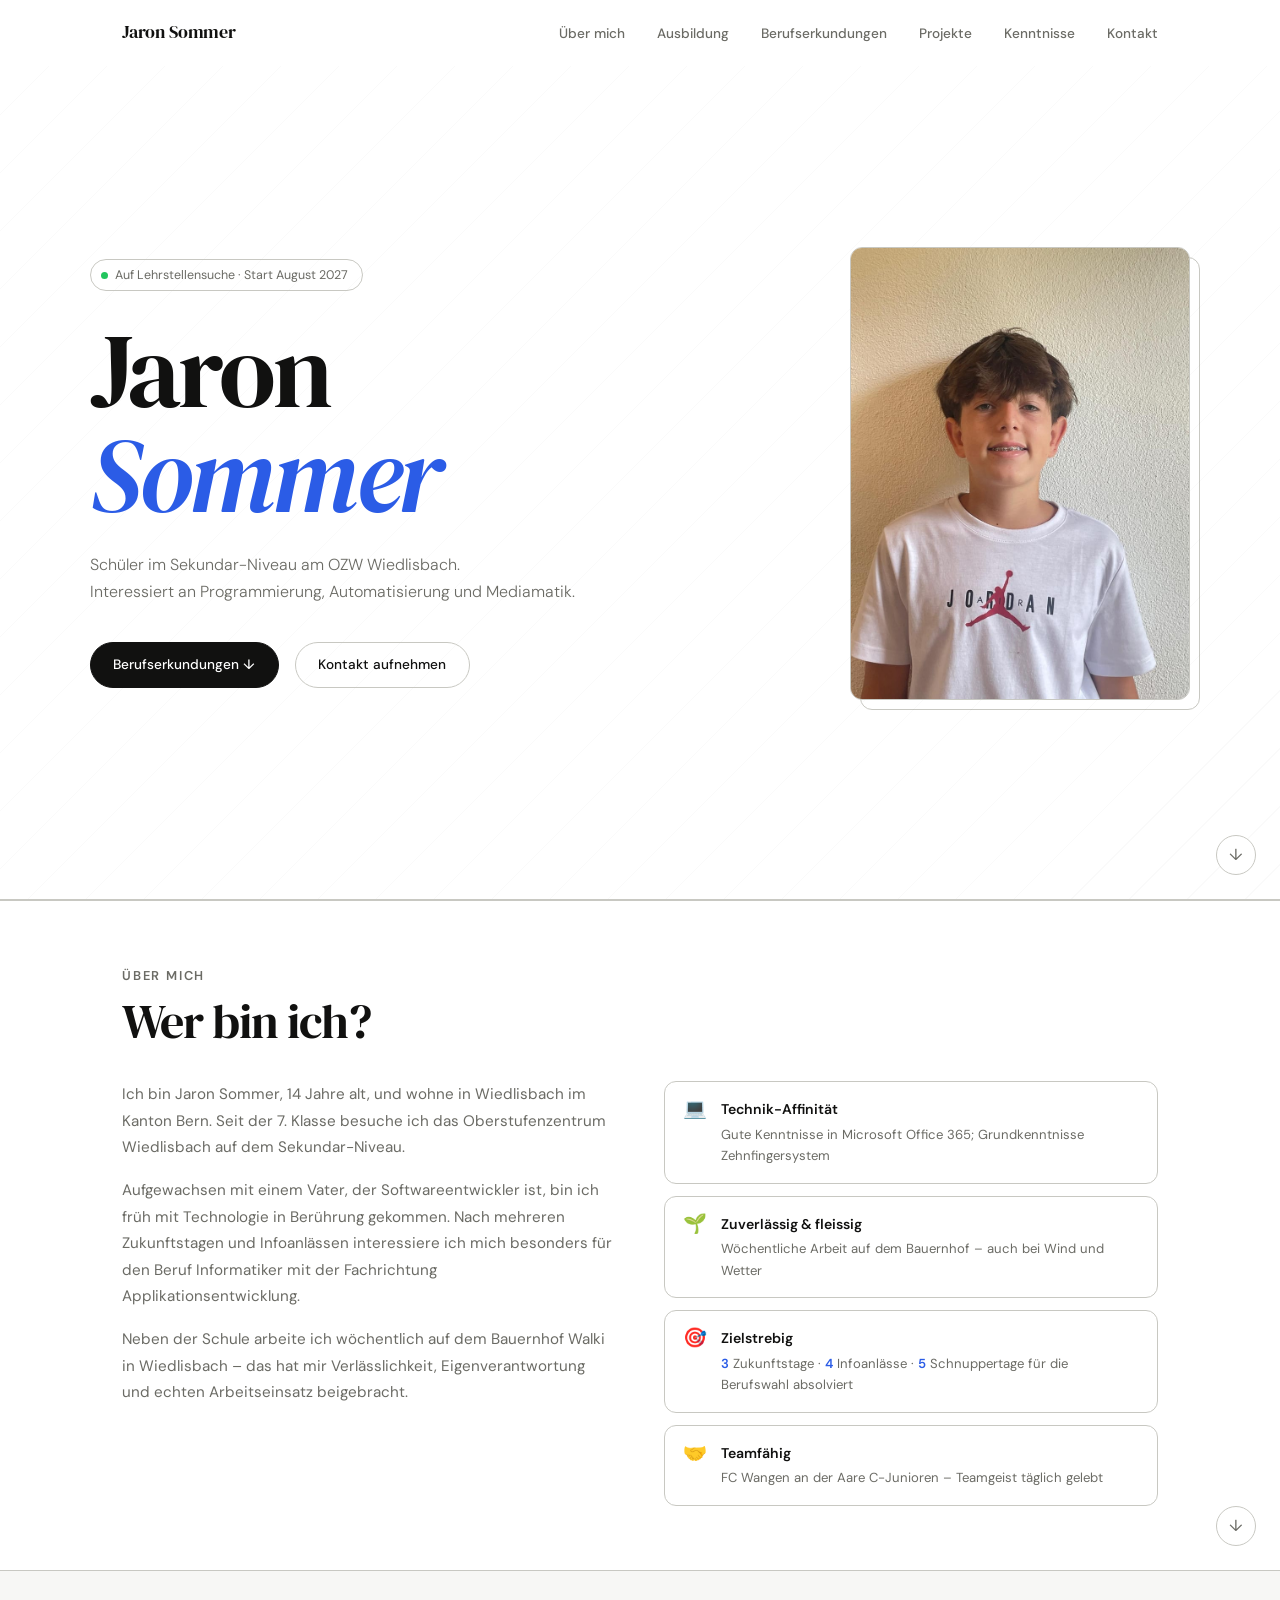
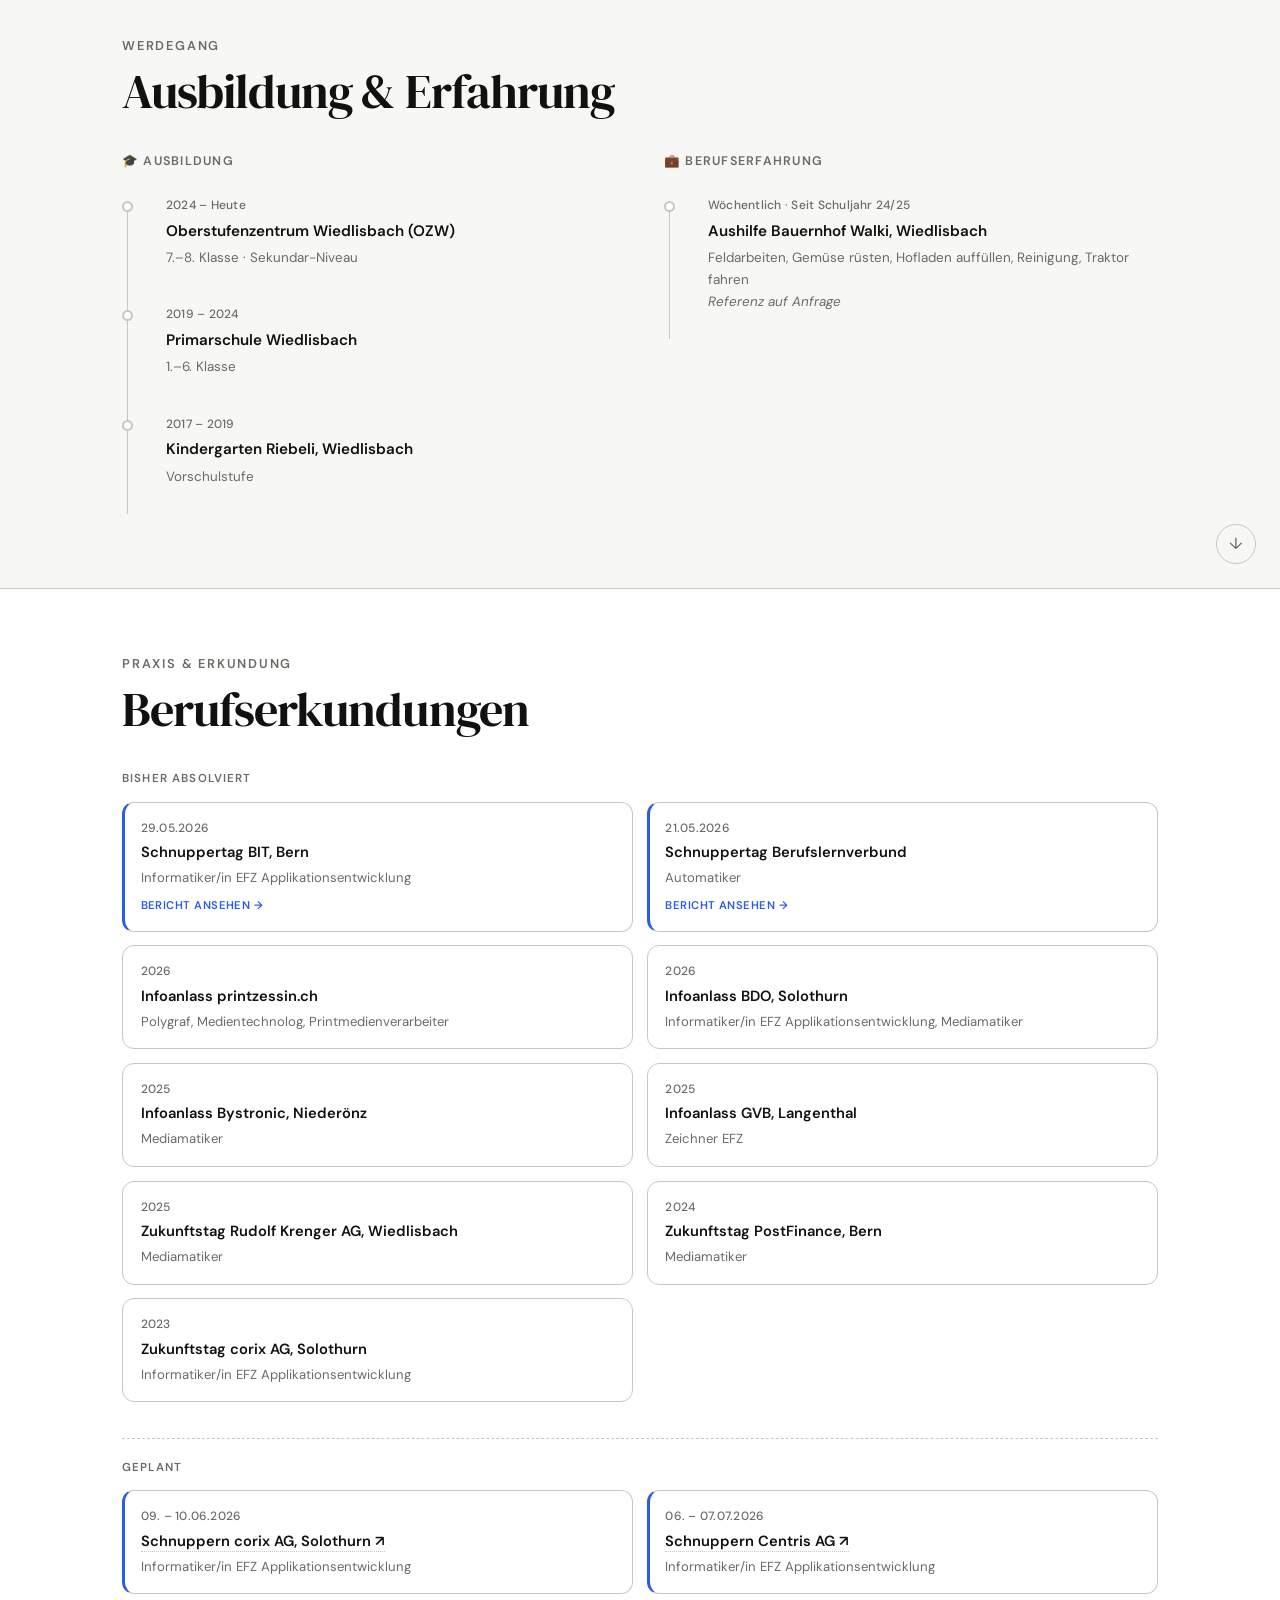
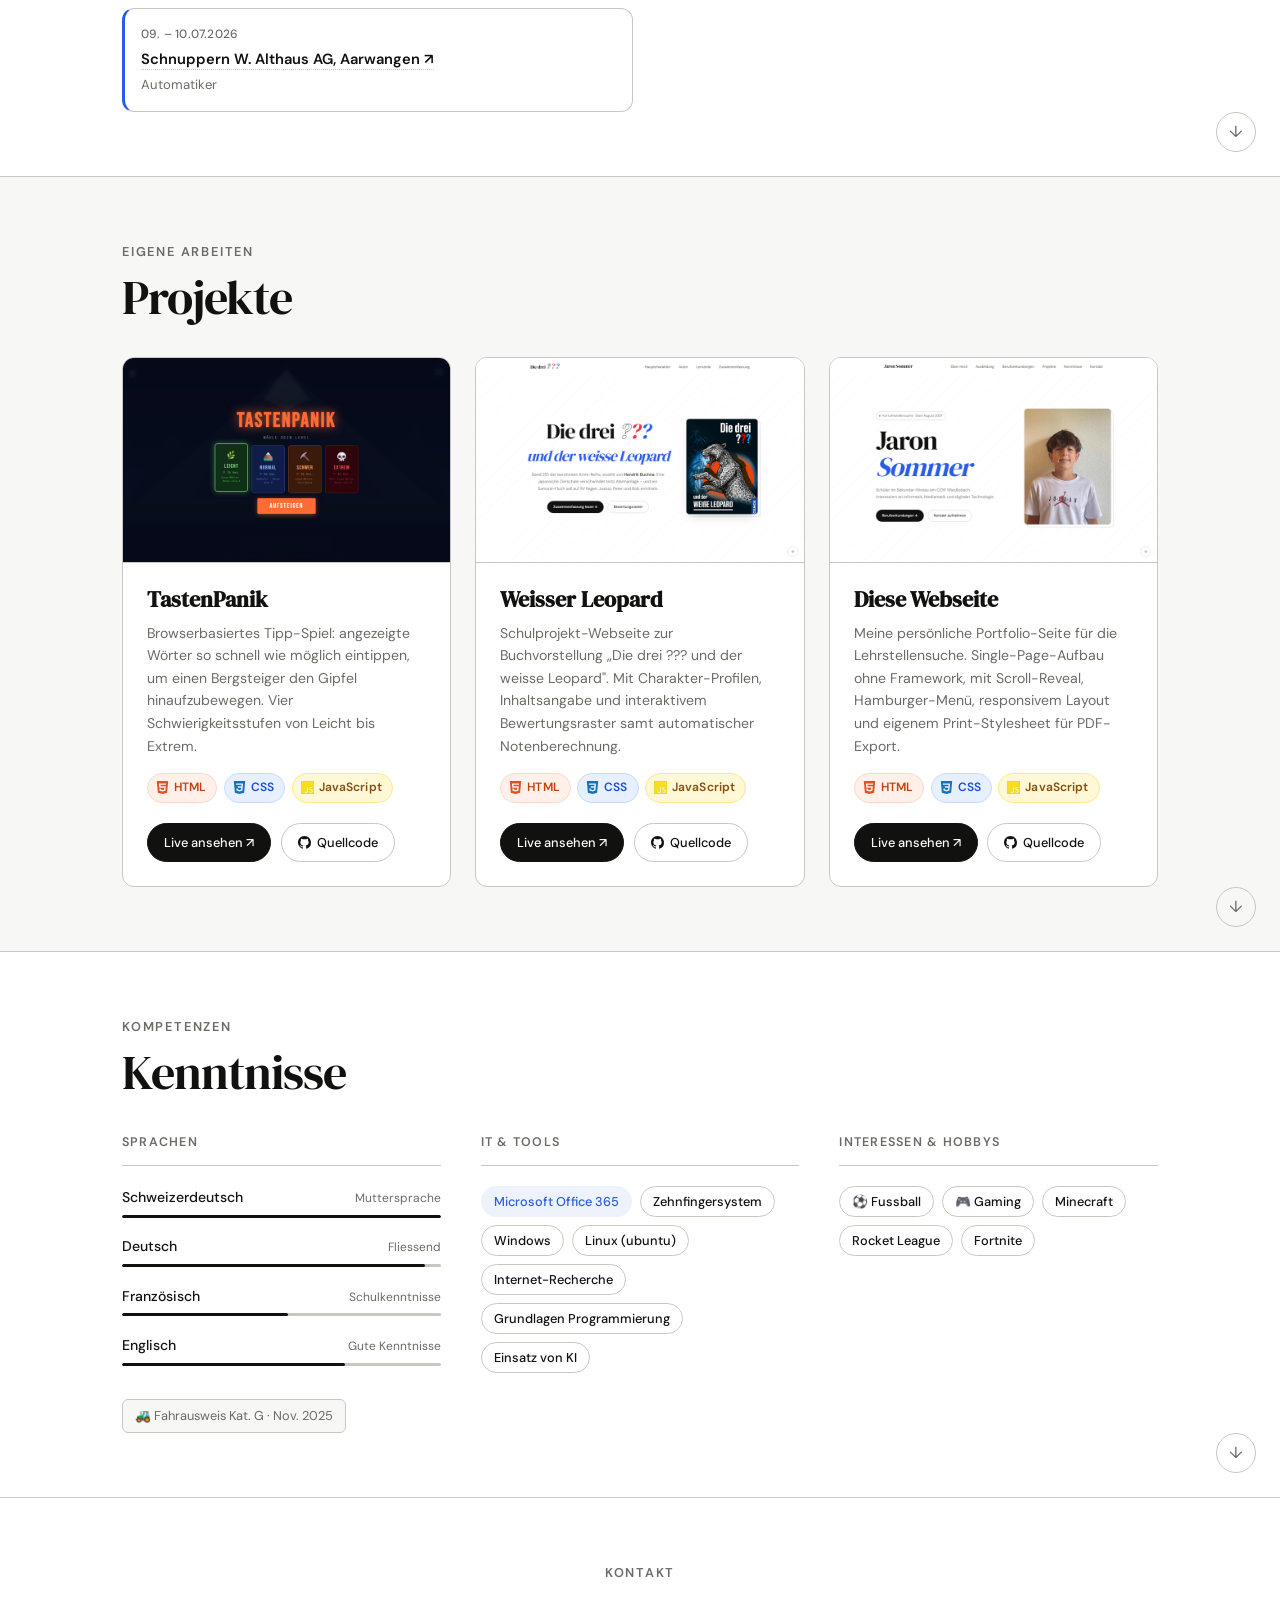
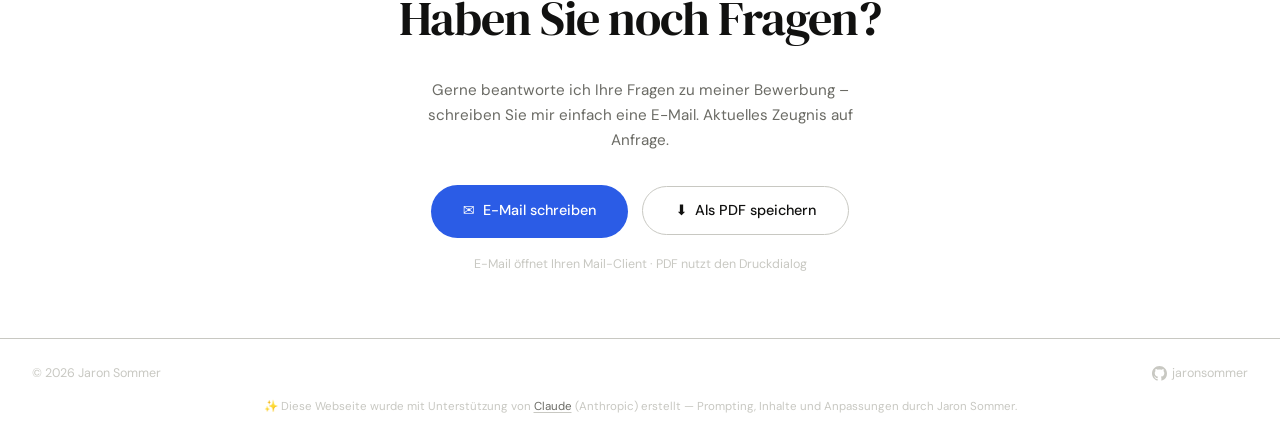
==== index.html @ 07c487ba "Neuer Termin Kleinere Anpassungen am Kontakt Neuer Bericht vom Schnuppertermin beim BIT Diverse klei" ====
<!DOCTYPE html>
<!--
  ============================================================
  Jaron Sommer – Persönliche Portfolio-Webseite
  ============================================================
  Datei:        index.html
  Autor:        Jaron Sommer
  Version:      1.0.0
  Erstellt:     2026
  GitHub Pages: https://jaronsommer.github.io

  Beschreibung:
    Einseitige (Single-Page) Portfolio-Webseite für die
    Lehrstellensuche. Reines HTML/CSS/JS – kein Framework,
    keine Dependencies, keine Build-Tools nötig.

  Dateistruktur:
    index.html   – HTML-Struktur (diese Datei)
    styles.css   – Layout, Farben, Animationen, Print-Stylesheet
    script.js    – Navigation, Scroll-Reveal, Mailto-Link
    favicon.svg  – Browser-Tab-Icon
    images/      – Bilder & Portrait

  Aufbau dieser HTML-Datei:
    1. <head>          – Meta, OG-Tags, Fonts, CSS-Link
    2. #nav            – Fixierte Navigation
    3. #hero           – Einstiegsbereich mit Name & Berufswunsch
    4. #about          – Kurzprofil & Stärken
    5. #education      – Ausbildung & Berufserfahrung (2 Spalten)
    6. #experience     – Berufserkundungen (2-Spalten-Karten)
    7. #projects       – Eigene Webprojekte
    8. #skills         – Kenntnisse, Sprachen, Interessen
    9. #contact        – Kontakt per E-Mail-Button
   10. <footer>        – Copyright & KI-Transparenz-Hinweis
   11. <script src>    – Einbindung script.js
  ============================================================
-->
<html lang="de">
<head>
  <!-- ─────────────────────────────────────────────────────
       META & SEO
       charset:  UTF-8 für Umlaute (ä ö ü)
       viewport: Mobile-first Skalierung
  ───────────────────────────────────────────────────────── -->
  <meta charset="UTF-8" />
  <meta name="viewport" content="width=device-width, initial-scale=1.0" />
  <meta name="description" content="Jaron Sommer – Schüler aus Wiedlisbach, auf der Suche nach einer Lehrstelle als Informatiker/in EFZ Applikationsentwicklung. Zweitwunsch: Automatiker oder Mediamatiker." />
  <meta name="author" content="Jaron Sommer" />
  <title>Jaron Sommer</title>

  <!-- ─────────────────────────────────────────────────────
       FAVICON
       SVG-Icon (kleines "J" auf blauem Grund) – modern,
       skalierungsfrei, kein zusätzliches .ico nötig.
  ───────────────────────────────────────────────────────── -->
  <link rel="icon" type="image/svg+xml" href="favicon.svg" />

  <!-- ─────────────────────────────────────────────────────
       SOCIAL SHARING (Open Graph & Twitter Card)
       Diese Tags steuern die Vorschau, wenn der Link in
       WhatsApp, Teams, LinkedIn, Slack oder per E-Mail
       geteilt wird: Titel, Beschreibung und Vorschaubild.
  ───────────────────────────────────────────────────────── -->
  <meta property="og:type"        content="website" />
  <meta property="og:url"         content="https://jaronsommer.github.io/" />
  <meta property="og:title"       content="Jaron Sommer – auf Lehrstellensuche" />
  <meta property="og:description" content="Schüler aus Wiedlisbach, auf der Suche nach einer Lehrstelle als Informatiker/in EFZ Applikationsentwicklung. Zweitwunsch: Automatiker oder Mediamatiker." />
  <meta property="og:image"       content="https://jaronsommer.github.io/images/Jaron.jpg" />
  <meta property="og:image:alt"   content="Portrait von Jaron Sommer" />
  <meta property="og:locale"      content="de_CH" />

  <meta name="twitter:card"        content="summary_large_image" />
  <meta name="twitter:title"       content="Jaron Sommer – auf Lehrstellensuche" />
  <meta name="twitter:description" content="Schüler aus Wiedlisbach, auf der Suche nach einer Lehrstelle als Informatiker/in EFZ Applikationsentwicklung. Zweitwunsch: Automatiker oder Mediamatiker." />
  <meta name="twitter:image"       content="https://jaronsommer.github.io/images/Jaron.jpg" />

  <!-- ─────────────────────────────────────────────────────
       GOOGLE FONTS
       DM Serif Display – elegante Serifen-Schrift für Titel
       DM Sans          – klare, moderne Schrift für Fliesstext
  ───────────────────────────────────────────────────────── -->
  <link rel="preconnect" href="https://fonts.googleapis.com" />
  <link rel="preconnect" href="https://fonts.gstatic.com" crossorigin />
  <link href="https://fonts.googleapis.com/css2?family=DM+Serif+Display&family=DM+Sans:wght@300;400;500;600&display=swap" rel="stylesheet" />

  <link rel="stylesheet" href="styles.css" />
</head>
<body>

<!-- ══════════════════════════════════════════════════
     NAVIGATION
     - .nav-logo: Link zurück nach oben
     - .nav-links: Anker-Links zu den Sektionen
     - .hamburger: Mobile Menü-Toggle (JS-gesteuert)
══════════════════════════════════════════════════ -->
<nav id="nav" role="navigation" aria-label="Hauptnavigation">
  <div class="nav-inner">
    <a href="#hero" class="nav-logo">Jaron Sommer</a>

    <ul class="nav-links" id="navLinks" role="list">
      <li><a href="#about">Über mich</a></li>
      <li><a href="#education">Ausbildung</a></li>
      <li><a href="#experience">Berufserkundungen </a></li>
      <li><a href="#projects">Projekte</a></li>
      <li><a href="#skills">Kenntnisse</a></li>
      <li><a href="#contact">Kontakt</a></li>
    </ul>

    <!-- Hamburger: drei horizontale Striche -->
    <button class="hamburger" id="burger" aria-label="Menü öffnen" aria-expanded="false">
      <span></span>
      <span></span>
      <span></span>
    </button>
  </div>
</nav>


<!-- ══════════════════════════════════════════════════
     HERO-SEKTION
     Erster Eindruck: Name, Berufswunsch, zwei Buttons.
══════════════════════════════════════════════════ -->
<section id="hero" class="section-wrap" aria-label="Einleitung">
  <a href="#about" class="next-btn" aria-label="Weiter zu: Über mich">↓</a>
  <div class="hero-content">

    <!-- Left column: text -->
    <div class="hero-text">

      <!-- Status-Badge: zeigt Verfügbarkeit an -->
      <div class="hero-badge">
        <span class="hero-badge-dot" aria-hidden="true"></span>
        Auf Lehrstellensuche · Start August 2027
      </div>

      <!-- Haupttitel -->
      <h1 class="hero-title">
        Jaron<br />
        <em>Sommer</em>
      </h1>

      <!-- Kurzbeschreibung -->
      <p class="hero-desc">
        Schüler im Sekundar-Niveau am OZW Wiedlisbach.<br />
        Interessiert an Programmierung, Automatisierung und Mediamatik.
      </p>

      <!-- Call-to-Action Buttons -->
      <div class="hero-actions">
        <a href="#experience" class="btn btn-primary">Berufserkundungen ↓</a>
        <a href="#contact"    class="btn btn-outline">Kontakt aufnehmen</a>
      </div>

    </div>

    <!-- Right column: portrait photo -->
    <div class="hero-photo">
      <img src="images/Jaron.jpg" alt="Jaron Sommer" />
    </div>

  </div>
</section>


<hr class="divider" />


<!-- ══════════════════════════════════════════════════
     ÜBER MICH
     Zweispaltig: Kurztext + 4 Stärken-Karten
══════════════════════════════════════════════════ -->
<section id="about" class="section section-wrap reveal" aria-label="Über mich">
  <a href="#education" class="next-btn" aria-label="Weiter zu: Ausbildung">↓</a>
  <div class="container">
    <p class="section-label">Über mich</p>
    <h2>Wer bin ich?</h2>

    <div class="about-grid">

      <!-- Linke Spalte: Freitext -->
      <div class="about-text">
        <p>
          Ich bin Jaron Sommer, 14 Jahre alt, und wohne in Wiedlisbach im Kanton Bern.
          Seit der 7. Klasse besuche ich das Oberstufenzentrum Wiedlisbach auf dem
          Sekundar-Niveau.
        </p>
        <p>
          Aufgewachsen mit einem Vater, der Softwareentwickler ist, bin ich früh mit
          Technologie in Berührung gekommen. Nach mehreren Zukunftstagen und Infoanlässen
          interessiere ich mich besonders für den Beruf Informatiker mit der Fachrichtung Applikationsentwicklung.
        </p>
        <p>
          Neben der Schule arbeite ich wöchentlich auf dem Bauernhof Walki in Wiedlisbach –
          das hat mir Verlässlichkeit, Eigenverantwortung und echten Arbeitseinsatz beigebracht.
        </p>
      </div>

      <!-- Rechte Spalte: Stärken -->
      <div class="strength-list">

        <div class="strength-item">
          <span class="strength-icon">💻</span>
          <div>
            <div class="strength-title">Technik-Affinität</div>
            <div class="strength-desc">Gute Kenntnisse in Microsoft Office 365; Grundkenntnisse Zehnfingersystem</div>
          </div>
        </div>

        <div class="strength-item">
          <span class="strength-icon">🌱</span>
          <div>
            <div class="strength-title">Zuverlässig & fleissig</div>
            <div class="strength-desc">Wöchentliche Arbeit auf dem Bauernhof – auch bei Wind und Wetter</div>
          </div>
        </div>

        <div class="strength-item">
          <span class="strength-icon">🎯</span>
          <div>
            <div class="strength-title">Zielstrebig</div>
            <div class="strength-desc" id="strengthCount">Zukunftstage und Infoanlässe für die Berufswahl absolviert</div>
          </div>
        </div>

        <div class="strength-item">
          <span class="strength-icon">🤝</span>
          <div>
            <div class="strength-title">Teamfähig</div>
            <div class="strength-desc">FC Wangen an der Aare C-Junioren – Teamgeist täglich gelebt</div>
          </div>
        </div>

      </div>
    </div>
  </div>
</section>


<hr class="divider" />


<!-- ══════════════════════════════════════════════════
     AUSBILDUNG & ERFAHRUNG
     Zwei Spalten nebeneinander:
       Links:  Schulische Ausbildungs-Timeline
       Rechts: Praktische Berufserfahrung
══════════════════════════════════════════════════ -->
<section id="education" class="section section--alt section-wrap reveal" aria-label="Ausbildung und Erfahrung">
  <a href="#experience" class="next-btn" aria-label="Weiter zu: Berufserkundungen">↓</a>
  <div class="container">
    <p class="section-label">Werdegang</p>
    <h2>Ausbildung & Erfahrung</h2>

    <div class="edu-exp-grid">

      <!-- Linke Spalte: Schulische Ausbildung -->
      <div>
        <p class="exp-col-title">🎓 Ausbildung</p>
        <div class="timeline" role="list">

          <div class="tl-item" role="listitem">
            <div class="tl-dot" aria-hidden="true"></div>
            <div>
              <div class="tl-date">2024 – Heute</div>
              <div class="tl-title">Oberstufenzentrum Wiedlisbach (OZW)</div>
              <div class="tl-sub">7.–8. Klasse · Sekundar-Niveau</div>
            </div>
          </div>

          <div class="tl-item" role="listitem">
            <div class="tl-dot" aria-hidden="true"></div>
            <div>
              <div class="tl-date">2019 – 2024</div>
              <div class="tl-title">Primarschule Wiedlisbach</div>
              <div class="tl-sub">1.–6. Klasse</div>
            </div>
          </div>

          <div class="tl-item" role="listitem">
            <div class="tl-dot" aria-hidden="true"></div>
            <div>
              <div class="tl-date">2017 – 2019</div>
              <div class="tl-title">Kindergarten Riebeli, Wiedlisbach</div>
              <div class="tl-sub">Vorschulstufe</div>
            </div>
          </div>

        </div>
      </div>

      <!-- Rechte Spalte: Praktische Berufserfahrung -->
      <div>
        <p class="exp-col-title">💼 Berufserfahrung</p>
        <div class="timeline" role="list">
          <div class="tl-item" role="listitem">
            <div class="tl-dot" aria-hidden="true"></div>
            <div>
              <div class="tl-date">Wöchentlich · Seit Schuljahr 24/25</div>
              <div class="tl-title">Aushilfe Bauernhof Walki, Wiedlisbach</div>
              <div class="tl-sub">
                Feldarbeiten, Gemüse rüsten, Hofladen auffüllen,
                Reinigung, Traktor fahren
                <br />
                <em>Referenz auf Anfrage</em>
              </div>
            </div>
          </div>
        </div>
      </div>

    </div>
  </div>
</section>


<hr class="divider" />


<!-- ══════════════════════════════════════════════════
     BERUFSERKUNDUNGEN
     Zweispaltiges Karten-Raster mit Zukunftstagen,
     Infoanlässen und kommenden Schnuppertagen.
══════════════════════════════════════════════════ -->
<section id="experience" class="section section-wrap reveal" aria-label="Berufserkundungen">
  <a href="#projects" class="next-btn" aria-label="Weiter zu: Projekte">↓</a>
  <div class="container">
    <p class="section-label">Praxis & Erkundung</p>
    <h2>Berufserkundungen</h2>

    <!-- ── Bereits absolviert (neueste zuerst) ─────── -->
    <h3 class="exploration-list-label">Bisher absolviert</h3>
    <div class="explorations-grid" role="list">

      <!-- Schnuppertage mit Bericht: Click oeffnet <dialog> Modal weiter unten.
           Button-Inhalt = nur phrasing content (<span>), deshalb keine <div>s.
           Wrapper-<div> traegt role="listitem" damit role="list" semantisch sauber bleibt. -->
      <div role="listitem" class="exploration-listitem-contents">
        <button class="exploration-card exploration-card--report"
                type="button"
                data-type="schnupper"
                data-modal-trigger="report-bit"
                aria-label="Bericht zu Schnuppertag BIT, Bern oeffnen">
          <span class="exploration-date">29.05.2026</span>
          <span class="exploration-title">Schnuppertag BIT, Bern</span>
          <span class="exploration-sub">Informatiker/in EFZ Applikationsentwicklung</span>
          <span class="exploration-report-hint" aria-hidden="true">Bericht ansehen →</span>
        </button>
      </div>

      <div role="listitem" class="exploration-listitem-contents">
        <button class="exploration-card exploration-card--report"
                type="button"
                data-type="schnupper"
                data-modal-trigger="report-berufslernverbund"
                aria-label="Bericht zu Schnuppertag Berufslernverbund oeffnen">
          <span class="exploration-date">21.05.2026</span>
          <span class="exploration-title">Schnuppertag Berufslernverbund</span>
          <span class="exploration-sub">Automatiker</span>
          <span class="exploration-report-hint" aria-hidden="true">Bericht ansehen →</span>
        </button>
      </div>

      <div class="exploration-card" data-type="infoanlass" role="listitem">
        <div class="exploration-date">2026</div>
        <div class="exploration-title">Infoanlass printzessin.ch</div>
        <div class="exploration-sub">Polygraf, Medientechnolog, Printmedienverarbeiter</div>
      </div>

      <div class="exploration-card" role="listitem">
        <div class="exploration-date">2026</div>
        <div class="exploration-title">Infoanlass BDO, Solothurn</div>
        <div class="exploration-sub">Informatiker/in EFZ Applikationsentwicklung, Mediamatiker</div>
      </div>

      <div class="exploration-card" role="listitem">
        <div class="exploration-date">2025</div>
        <div class="exploration-title">Infoanlass Bystronic, Niederönz</div>
        <div class="exploration-sub">Mediamatiker</div>
      </div>

      <div class="exploration-card" role="listitem">
        <div class="exploration-date">2025</div>
        <div class="exploration-title">Infoanlass GVB, Langenthal</div>
        <div class="exploration-sub">Zeichner EFZ</div>
      </div>

      <div class="exploration-card" role="listitem">
        <div class="exploration-date">2025</div>
        <div class="exploration-title">Zukunftstag Rudolf Krenger AG, Wiedlisbach</div>
        <div class="exploration-sub">Mediamatiker</div>
      </div>

      <div class="exploration-card" role="listitem">
        <div class="exploration-date">2024</div>
        <div class="exploration-title">Zukunftstag PostFinance, Bern</div>
        <div class="exploration-sub">Mediamatiker</div>
      </div>

      <div class="exploration-card" role="listitem">
        <div class="exploration-date">2023</div>
        <div class="exploration-title">Zukunftstag corix AG, Solothurn</div>
        <div class="exploration-sub">Informatiker/in EFZ Applikationsentwicklung</div>
      </div>

    </div>

    <!-- ── Geplant (chronologisch, naechstes zuerst) ─ -->
    <h3 class="exploration-list-label exploration-list-label--upcoming">Geplant</h3>
    <div class="explorations-grid" role="list">

      <div class="exploration-card exploration-card--upcoming" data-type="schnupper" data-end-date="2026-06-10" role="listitem">
        <div class="exploration-date">09. – 10.06.2026<span class="exploration-badge">Bald</span></div>
        <div class="exploration-title">
          <a href="https://www.corix.ch/schnupperkurse" target="_blank" rel="noopener noreferrer">
            Schnuppern corix AG, Solothurn ↗
          </a>
        </div>
        <div class="exploration-sub">Informatiker/in EFZ Applikationsentwicklung</div>
      </div>

      <div class="exploration-card exploration-card--upcoming" data-type="schnupper" data-end-date="2026-07-07" role="listitem">
        <div class="exploration-date">06. – 07.07.2026<span class="exploration-badge">Bald</span></div>
        <div class="exploration-title">
          <a href="https://www.centrisag.ch/karriere/berufseinstieg" target="_blank" rel="noopener noreferrer">
            Schnuppern Centris AG ↗
          </a>
        </div>
        <div class="exploration-sub">Informatiker/in EFZ Applikationsentwicklung</div>
      </div>

      <div class="exploration-card exploration-card--upcoming" data-type="schnupper" data-end-date="2026-07-10" role="listitem">
        <div class="exploration-date">09. – 10.07.2026<span class="exploration-badge">Bald</span></div>
        <div class="exploration-title">
          <a href="https://althaus-ag.ch/karriere/berufsbildung" target="_blank" rel="noopener noreferrer">
            Schnuppern W. Althaus AG, Aarwangen ↗
          </a>
        </div>
        <div class="exploration-sub">Automatiker</div>
      </div>

    </div>

    <!-- ── Schnupperbericht-Modal (native <dialog>) ──
         Wird per Click auf [data-modal-trigger] geöffnet.
         Im Druck (@media print) inline als Bericht-Panel
         dargestellt, damit Lehrbetriebe ihn auf dem
         Ausdruck mitbekommen.
    ──────────────────────────────────────────────── -->
    <dialog id="report-bit" class="report-modal" aria-labelledby="report-bit-title">
      <button type="button" class="report-modal-close" aria-label="Bericht schliessen">×</button>
      <article>
        <p class="report-modal-eyebrow">29.05.2026 · Schnuppertag · Informatiker/in EFZ Applikationsentwicklung</p>
        <h3 id="report-bit-title">BIT, Bern</h3>
        <ul class="report-highlights">
          <li>Handy-App zur Notendurchschnitt-Berechnung programmiert</li>
          <li>Erste Erfahrung mit React Native und Expo</li>
          <li>Betriebsbesichtigung des Bundesamts für Informatik und Telekommunikation</li>
        </ul>
        <p class="report-description">
          An meinem Schnuppertag beim Bundesamt für Informatik und Telekommunikation (BIT) habe ich den Beruf Informatiker/in EFZ Applikationsentwicklung kennengelernt. Ich durfte eine eigene Handy-App programmieren, die aus den Noten mehrerer Fächer den Notendurchschnitt berechnet. Dabei habe ich erstmals mit React Native und Expo gearbeitet und einen Einblick in die plattformübergreifende App-Entwicklung erhalten. Ergänzend gab es eine Betriebsbesichtigung, bei der ich einen Eindruck vom Arbeitsalltag und den Aufgaben des BIT bekommen habe.
        </p>
        <a href="https://www.bit.admin.ch/de" target="_blank" rel="noopener noreferrer" class="report-modal-link">bit.admin.ch ↗</a>
      </article>
    </dialog>

    <dialog id="report-berufslernverbund" class="report-modal" aria-labelledby="report-berufslernverbund-title">
      <button type="button" class="report-modal-close" aria-label="Bericht schliessen">×</button>
      <article>
        <p class="report-modal-eyebrow">21.05.2026 · Schnuppertag · Automatiker</p>
        <h3 id="report-berufslernverbund-title">Berufslernverbund</h3>
        <ul class="report-highlights">
          <li>Gameboy zusammengebaut</li>
          <li>Erstmals gelötet</li>
          <li>Kabel konfektioniert</li>
        </ul>
        <p class="report-description">
          An meinem Schnuppertag im Berufslernverbund habe ich den Beruf Automatiker kennengelernt und einen funktionsfähigen Gameboy von Grund auf gebaut. Dabei habe ich zum ersten Mal gelötet, Kabel konfektioniert und die einzelnen Bauteile zu einem fertigen Gerät zusammengesetzt.
        </p>
        <figure class="report-figure">
          <img src="images/gameboy.jpeg" alt="Selbst zusammengebauter Gameboy mit gelöteten Komponenten" loading="lazy" />
        </figure>
        <a href="https://berufslernverbund.ch/" target="_blank" rel="noopener noreferrer" class="report-modal-link">berufslernverbund.ch ↗</a>
      </article>
    </dialog>

  </div>
</section>


<hr class="divider" />


<!-- ══════════════════════════════════════════════════
     PROJEKTE
     Eigene Webprojekte aus Schule & Freizeit.
     Jede Karte zeigt Beschreibung, Tech-Stack und Links
     zur Live-Demo (GitHub Pages) sowie zum Quellcode.
══════════════════════════════════════════════════ -->
<section id="projects" class="section section--alt section-wrap reveal" aria-label="Projekte">
  <a href="#skills" class="next-btn" aria-label="Weiter zu: Kenntnisse">↓</a>
  <div class="container">
    <p class="section-label">Eigene Arbeiten</p>
    <h2>Projekte</h2>

    <div class="projects-grid">

      <!-- Projekt 1: TastenPanik -->
      <article class="project-card">
        <a href="https://jaronsommer.github.io/TastenPanik/" class="project-media" target="_blank" rel="noopener noreferrer" aria-label="Live-Demo TastenPanik öffnen">
          <img src="images/tastenpanik.png" alt="Screenshot von TastenPanik – Level-Auswahl mit vier Karten" loading="lazy" />
          <span class="project-media-overlay">Live ansehen ↗</span>
        </a>
        <div class="project-body">
          <div class="project-head">
            <h3 class="project-title">TastenPanik</h3>
          </div>
          <p class="project-desc">
            Browserbasiertes Tipp-Spiel: angezeigte Wörter so schnell wie möglich
            eintippen, um einen Bergsteiger den Gipfel hinaufzubewegen. Vier
            Schwierigkeitsstufen von Leicht bis Extrem.
          </p>
          <div class="project-tags">
            <span class="tech-badge tech-badge--html">
              <svg viewBox="0 0 24 24" aria-hidden="true"><path d="M1.5 0h21l-1.91 21.563L11.977 24l-8.564-2.438L1.5 0zm7.031 9.75l-.232-2.718 10.059.003.23-2.622L5.412 4.41l.698 8.01h9.126l-.326 3.426-2.91.804-2.955-.81-.188-2.11H6.248l.33 4.171L12 19.351l5.379-1.443.744-8.157H8.531z"/></svg>
              HTML
            </span>
            <span class="tech-badge tech-badge--css">
              <svg viewBox="0 0 24 24" aria-hidden="true"><path d="M1.5 0h21l-1.91 21.563L11.977 24l-8.565-2.438L1.5 0zm17.09 4.413L5.41 4.41l.213 2.622 10.125.002-.255 2.716h-6.64l.24 2.573h6.182l-.366 3.523-2.91.804-2.956-.81-.188-2.11h-2.61l.29 3.855L12 19.288l5.373-1.53L18.59 4.414z"/></svg>
              CSS
            </span>
            <span class="tech-badge tech-badge--js">
              <svg viewBox="0 0 24 24" aria-hidden="true"><path d="M0 0h24v24H0V0zm22.034 18.276c-.175-1.095-.888-2.015-3.003-2.873-.736-.345-1.554-.585-1.797-1.14-.091-.33-.105-.51-.046-.705.15-.646.915-.84 1.515-.66.39.12.75.42.976.9 1.034-.676 1.034-.676 1.755-1.125-.27-.42-.404-.601-.586-.78-.63-.705-1.469-1.065-2.834-1.034l-.705.089c-.676.165-1.32.525-1.71 1.005-1.14 1.291-.811 3.541.569 4.471 1.365 1.02 3.361 1.244 3.616 2.205.24 1.17-.87 1.545-1.966 1.41-.811-.18-1.26-.586-1.755-1.336l-1.83 1.051c.21.48.45.689.81 1.109 1.74 1.756 6.09 1.666 6.871-1.004.029-.09.24-.705.074-1.65l.046.067zm-8.983-7.245h-2.248c0 1.938-.009 3.864-.009 5.805 0 1.232.063 2.363-.138 2.711-.33.689-1.18.601-1.566.48-.396-.196-.597-.466-.83-.855-.063-.105-.11-.196-.127-.196l-1.825 1.125c.305.63.75 1.172 1.324 1.517.855.51 2.004.675 3.207.405.783-.226 1.458-.691 1.811-1.411.51-.93.402-2.07.397-3.346.012-2.054 0-4.109 0-6.179l.004-.056z"/></svg>
              JavaScript
            </span>
          </div>
          <div class="project-links">
            <a href="https://jaronsommer.github.io/TastenPanik/" class="project-link project-link--primary" target="_blank" rel="noopener noreferrer">
              Live ansehen ↗
            </a>
            <a href="https://github.com/jaronsommer/TastenPanik" class="project-link" target="_blank" rel="noopener noreferrer">
              <svg width="13" height="13" viewBox="0 0 16 16" fill="currentColor" aria-hidden="true">
                <path d="M8 0C3.58 0 0 3.58 0 8c0 3.54 2.29 6.53 5.47 7.59.4.07.55-.17.55-.38 0-.19-.01-.82-.01-1.49-2.01.37-2.53-.49-2.69-.94-.09-.23-.48-.94-.82-1.13-.28-.15-.68-.52-.01-.53.63-.01 1.08.58 1.23.82.72 1.21 1.87.87 2.33.66.07-.52.28-.87.51-1.07-1.78-.2-3.64-.89-3.64-3.95 0-.87.31-1.59.82-2.15-.08-.2-.36-1.02.08-2.12 0 0 .67-.21 2.2.82.64-.18 1.32-.27 2-.27.68 0 1.36.09 2 .27 1.53-1.04 2.2-.82 2.2-.82.44 1.1.16 1.92.08 2.12.51.56.82 1.27.82 2.15 0 3.07-1.87 3.75-3.65 3.95.29.25.54.73.54 1.48 0 1.07-.01 1.93-.01 2.2 0 .21.15.46.55.38A8.013 8.013 0 0016 8c0-4.42-3.58-8-8-8z"/>
              </svg>
              Quellcode
            </a>
          </div>
        </div>
      </article>

      <!-- Projekt 2: weisserLeopard -->
      <article class="project-card">
        <a href="https://jaronsommer.github.io/weisserLeopard/" class="project-media" target="_blank" rel="noopener noreferrer" aria-label="Live-Demo Weisser Leopard öffnen">
          <img src="images/weisser-leopard.png" alt="Screenshot der Webseite ‚Die drei ??? und der weisse Leopard‘" loading="lazy" />
          <span class="project-media-overlay">Live ansehen ↗</span>
        </a>
        <div class="project-body">
          <div class="project-head">
            <h3 class="project-title">Weisser Leopard</h3>
          </div>
          <p class="project-desc">
            Schulprojekt-Webseite zur Buchvorstellung „Die drei ??? und der weisse
            Leopard". Mit Charakter-Profilen, Inhaltsangabe und interaktivem
            Bewertungsraster samt automatischer Notenberechnung.
          </p>
          <div class="project-tags">
            <span class="tech-badge tech-badge--html">
              <svg viewBox="0 0 24 24" aria-hidden="true"><path d="M1.5 0h21l-1.91 21.563L11.977 24l-8.564-2.438L1.5 0zm7.031 9.75l-.232-2.718 10.059.003.23-2.622L5.412 4.41l.698 8.01h9.126l-.326 3.426-2.91.804-2.955-.81-.188-2.11H6.248l.33 4.171L12 19.351l5.379-1.443.744-8.157H8.531z"/></svg>
              HTML
            </span>
            <span class="tech-badge tech-badge--css">
              <svg viewBox="0 0 24 24" aria-hidden="true"><path d="M1.5 0h21l-1.91 21.563L11.977 24l-8.565-2.438L1.5 0zm17.09 4.413L5.41 4.41l.213 2.622 10.125.002-.255 2.716h-6.64l.24 2.573h6.182l-.366 3.523-2.91.804-2.956-.81-.188-2.11h-2.61l.29 3.855L12 19.288l5.373-1.53L18.59 4.414z"/></svg>
              CSS
            </span>
            <span class="tech-badge tech-badge--js">
              <svg viewBox="0 0 24 24" aria-hidden="true"><path d="M0 0h24v24H0V0zm22.034 18.276c-.175-1.095-.888-2.015-3.003-2.873-.736-.345-1.554-.585-1.797-1.14-.091-.33-.105-.51-.046-.705.15-.646.915-.84 1.515-.66.39.12.75.42.976.9 1.034-.676 1.034-.676 1.755-1.125-.27-.42-.404-.601-.586-.78-.63-.705-1.469-1.065-2.834-1.034l-.705.089c-.676.165-1.32.525-1.71 1.005-1.14 1.291-.811 3.541.569 4.471 1.365 1.02 3.361 1.244 3.616 2.205.24 1.17-.87 1.545-1.966 1.41-.811-.18-1.26-.586-1.755-1.336l-1.83 1.051c.21.48.45.689.81 1.109 1.74 1.756 6.09 1.666 6.871-1.004.029-.09.24-.705.074-1.65l.046.067zm-8.983-7.245h-2.248c0 1.938-.009 3.864-.009 5.805 0 1.232.063 2.363-.138 2.711-.33.689-1.18.601-1.566.48-.396-.196-.597-.466-.83-.855-.063-.105-.11-.196-.127-.196l-1.825 1.125c.305.63.75 1.172 1.324 1.517.855.51 2.004.675 3.207.405.783-.226 1.458-.691 1.811-1.411.51-.93.402-2.07.397-3.346.012-2.054 0-4.109 0-6.179l.004-.056z"/></svg>
              JavaScript
            </span>
          </div>
          <div class="project-links">
            <a href="https://jaronsommer.github.io/weisserLeopard/" class="project-link project-link--primary" target="_blank" rel="noopener noreferrer">
              Live ansehen ↗
            </a>
            <a href="https://github.com/jaronsommer/weisserLeopard" class="project-link" target="_blank" rel="noopener noreferrer">
              <svg width="13" height="13" viewBox="0 0 16 16" fill="currentColor" aria-hidden="true">
                <path d="M8 0C3.58 0 0 3.58 0 8c0 3.54 2.29 6.53 5.47 7.59.4.07.55-.17.55-.38 0-.19-.01-.82-.01-1.49-2.01.37-2.53-.49-2.69-.94-.09-.23-.48-.94-.82-1.13-.28-.15-.68-.52-.01-.53.63-.01 1.08.58 1.23.82.72 1.21 1.87.87 2.33.66.07-.52.28-.87.51-1.07-1.78-.2-3.64-.89-3.64-3.95 0-.87.31-1.59.82-2.15-.08-.2-.36-1.02.08-2.12 0 0 .67-.21 2.2.82.64-.18 1.32-.27 2-.27.68 0 1.36.09 2 .27 1.53-1.04 2.2-.82 2.2-.82.44 1.1.16 1.92.08 2.12.51.56.82 1.27.82 2.15 0 3.07-1.87 3.75-3.65 3.95.29.25.54.73.54 1.48 0 1.07-.01 1.93-.01 2.2 0 .21.15.46.55.38A8.013 8.013 0 0016 8c0-4.42-3.58-8-8-8z"/>
              </svg>
              Quellcode
            </a>
          </div>
        </div>
      </article>

      <!-- Projekt 3: Diese Portfolio-Webseite -->
      <article class="project-card">
        <a href="https://jaronsommer.github.io/" class="project-media" target="_blank" rel="noopener noreferrer" aria-label="Live-Demo Portfolio öffnen">
          <img src="images/portfolio.png" alt="Screenshot der Portfolio-Webseite mit Hero und Portrait" loading="lazy" />
          <span class="project-media-overlay">Live ansehen ↗</span>
        </a>
        <div class="project-body">
          <div class="project-head">
            <h3 class="project-title">Diese Webseite</h3>
          </div>
          <p class="project-desc">
            Meine persönliche Portfolio-Seite für die Lehrstellensuche.
            Single-Page-Aufbau ohne Framework, mit Scroll-Reveal, Hamburger-Menü,
            responsivem Layout und eigenem Print-Stylesheet für PDF-Export.
          </p>
          <div class="project-tags">
            <span class="tech-badge tech-badge--html">
              <svg viewBox="0 0 24 24" aria-hidden="true"><path d="M1.5 0h21l-1.91 21.563L11.977 24l-8.564-2.438L1.5 0zm7.031 9.75l-.232-2.718 10.059.003.23-2.622L5.412 4.41l.698 8.01h9.126l-.326 3.426-2.91.804-2.955-.81-.188-2.11H6.248l.33 4.171L12 19.351l5.379-1.443.744-8.157H8.531z"/></svg>
              HTML
            </span>
            <span class="tech-badge tech-badge--css">
              <svg viewBox="0 0 24 24" aria-hidden="true"><path d="M1.5 0h21l-1.91 21.563L11.977 24l-8.565-2.438L1.5 0zm17.09 4.413L5.41 4.41l.213 2.622 10.125.002-.255 2.716h-6.64l.24 2.573h6.182l-.366 3.523-2.91.804-2.956-.81-.188-2.11h-2.61l.29 3.855L12 19.288l5.373-1.53L18.59 4.414z"/></svg>
              CSS
            </span>
            <span class="tech-badge tech-badge--js">
              <svg viewBox="0 0 24 24" aria-hidden="true"><path d="M0 0h24v24H0V0zm22.034 18.276c-.175-1.095-.888-2.015-3.003-2.873-.736-.345-1.554-.585-1.797-1.14-.091-.33-.105-.51-.046-.705.15-.646.915-.84 1.515-.66.39.12.75.42.976.9 1.034-.676 1.034-.676 1.755-1.125-.27-.42-.404-.601-.586-.78-.63-.705-1.469-1.065-2.834-1.034l-.705.089c-.676.165-1.32.525-1.71 1.005-1.14 1.291-.811 3.541.569 4.471 1.365 1.02 3.361 1.244 3.616 2.205.24 1.17-.87 1.545-1.966 1.41-.811-.18-1.26-.586-1.755-1.336l-1.83 1.051c.21.48.45.689.81 1.109 1.74 1.756 6.09 1.666 6.871-1.004.029-.09.24-.705.074-1.65l.046.067zm-8.983-7.245h-2.248c0 1.938-.009 3.864-.009 5.805 0 1.232.063 2.363-.138 2.711-.33.689-1.18.601-1.566.48-.396-.196-.597-.466-.83-.855-.063-.105-.11-.196-.127-.196l-1.825 1.125c.305.63.75 1.172 1.324 1.517.855.51 2.004.675 3.207.405.783-.226 1.458-.691 1.811-1.411.51-.93.402-2.07.397-3.346.012-2.054 0-4.109 0-6.179l.004-.056z"/></svg>
              JavaScript
            </span>
          </div>
          <div class="project-links">
            <a href="https://jaronsommer.github.io/" class="project-link project-link--primary" target="_blank" rel="noopener noreferrer">
              Live ansehen ↗
            </a>
            <a href="https://github.com/jaronsommer/jaronsommer.github.io" class="project-link" target="_blank" rel="noopener noreferrer">
              <svg width="13" height="13" viewBox="0 0 16 16" fill="currentColor" aria-hidden="true">
                <path d="M8 0C3.58 0 0 3.58 0 8c0 3.54 2.29 6.53 5.47 7.59.4.07.55-.17.55-.38 0-.19-.01-.82-.01-1.49-2.01.37-2.53-.49-2.69-.94-.09-.23-.48-.94-.82-1.13-.28-.15-.68-.52-.01-.53.63-.01 1.08.58 1.23.82.72 1.21 1.87.87 2.33.66.07-.52.28-.87.51-1.07-1.78-.2-3.64-.89-3.64-3.95 0-.87.31-1.59.82-2.15-.08-.2-.36-1.02.08-2.12 0 0 .67-.21 2.2.82.64-.18 1.32-.27 2-.27.68 0 1.36.09 2 .27 1.53-1.04 2.2-.82 2.2-.82.44 1.1.16 1.92.08 2.12.51.56.82 1.27.82 2.15 0 3.07-1.87 3.75-3.65 3.95.29.25.54.73.54 1.48 0 1.07-.01 1.93-.01 2.2 0 .21.15.46.55.38A8.013 8.013 0 0016 8c0-4.42-3.58-8-8-8z"/>
              </svg>
              Quellcode
            </a>
          </div>
        </div>
      </article>

    </div>
  </div>
</section>


<hr class="divider" />


<!-- ══════════════════════════════════════════════════
     KENNTNISSE
     Drei Spalten: Sprachen, IT-Tools, Hobbys
══════════════════════════════════════════════════ -->
<section id="skills" class="section section-wrap reveal" aria-label="Kenntnisse">
  <a href="#contact" class="next-btn" aria-label="Weiter zu: Kontakt">↓</a>
  <div class="container">
    <p class="section-label">Kompetenzen</p>
    <h2>Kenntnisse</h2>

    <div class="skills-grid">

      <!-- Spalte 1: Sprachen mit Fortschrittsbalken -->
      <div>
        <p class="skill-block-title">Sprachen</p>

        <!-- Schweizerdeutsch – Muttersprache = 100% -->
        <div class="lang-entry">
          <div class="lang-row">
            <span class="lang-name">Schweizerdeutsch</span>
            <span class="lang-level">Muttersprache</span>
          </div>
          <div class="lang-bar-track">
            <div class="lang-bar-fill" style="width:100%"></div>
          </div>
        </div>

        <!-- Deutsch – Schulkenntnisse ab 1. Klasse -->
        <div class="lang-entry">
          <div class="lang-row">
            <span class="lang-name">Deutsch</span>
            <span class="lang-level">Fliessend</span>
          </div>
          <div class="lang-bar-track">
            <div class="lang-bar-fill" style="width:95%"></div>
          </div>
        </div>

        <!-- Französisch – seit 3. Klasse, Sek.-Niveau -->
        <div class="lang-entry">
          <div class="lang-row">
            <span class="lang-name">Französisch</span>
            <span class="lang-level">Schulkenntnisse</span>
          </div>
          <div class="lang-bar-track">
            <div class="lang-bar-fill" style="width:52%"></div>
          </div>
        </div>

        <!-- Englisch – seit 5. Klasse, Sek.-Niveau -->
        <div class="lang-entry">
          <div class="lang-row">
            <span class="lang-name">Englisch</span>
            <span class="lang-level">Gute Kenntnisse</span>
          </div>
          <div class="lang-bar-track">
            <div class="lang-bar-fill" style="width:70%"></div>
          </div>
        </div>

        <!-- Fahrausweis Badge -->
        <div class="licence-badge">
          🚜 Fahrausweis Kat. G · Nov. 2025
        </div>
      </div>

      <!-- Spalte 2: IT-Tools als Tags -->
      <div>
        <p class="skill-block-title">IT & Tools</p>
        <div class="tag-list">
          <span class="tag tag--accent">Microsoft Office 365</span>
          <span class="tag">Zehnfingersystem</span>
          <span class="tag">Windows</span>
          <span class="tag">Linux (ubuntu)</span>
          <span class="tag">Internet-Recherche</span>
          <span class="tag">Grundlagen Programmierung</span>
          <span class="tag">Einsatz von KI</span>
        </div>
      </div>

      <!-- Spalte 3: Hobbys & Interessen -->
      <div>
        <p class="skill-block-title">Interessen & Hobbys</p>
        <div class="tag-list">
          <span class="tag">⚽ Fussball</span>
          <span class="tag">🎮 Gaming</span>
          <span class="tag">Minecraft</span>
          <span class="tag">Rocket League</span>
          <span class="tag">Fortnite</span>
        </div>
      </div>

    </div>
  </div>
</section>


<hr class="divider" />


<!-- ══════════════════════════════════════════════════
     KONTAKT
     Keine privaten Daten öffentlich sichtbar.
     Klick auf den Button öffnet den Standard-E-Mail-Client
     mit vorausgefülltem Betreff ("Lehrstellenanfrage").
══════════════════════════════════════════════════ -->
<section id="contact" class="reveal" aria-label="Kontakt">
  <div class="container">

    <p class="section-label">Kontakt</p>
    <h2>Haben Sie noch Fragen?</h2>

    <p class="contact-intro">
      Gerne beantworte ich Ihre Fragen zu meiner Bewerbung – schreiben Sie mir einfach eine E-Mail.
      Aktuelles Zeugnis auf Anfrage.
    </p>

    <!--
      mailto-Link: öffnet den E-Mail-Client des Nutzers.
      subject und body sind vorausgefüllt, um den Einstieg zu erleichtern.
      Die E-Mail-Adresse ist hier kodiert (nicht im Klartext indexierbar)
      via JavaScript – siehe Script-Block unten.
    -->
    <a id="mailBtn" href="#" class="btn-contact" aria-label="E-Mail schreiben">
      ✉&nbsp; E-Mail schreiben
    </a>
    <button id="pdfBtn" type="button" class="btn-pdf" aria-label="Diese Seite als PDF speichern">
      ⬇&nbsp; Als PDF speichern
    </button>

    <p class="contact-note">E-Mail öffnet Ihren Mail-Client · PDF nutzt den Druckdialog</p>

  </div>
</section>


<!-- ══════════════════════════════════════════════════
     FOOTER
══════════════════════════════════════════════════ -->
<footer role="contentinfo">
  <div class="footer-row">
    <span class="footer-text">© <span id="footerYear">2026</span> Jaron Sommer</span>
    <a href="https://github.com/jaronsommer" class="footer-link" target="_blank" rel="noopener noreferrer">
      <!-- GitHub-Icon (inline SVG, keine externe Abhängigkeit) -->
      <svg width="15" height="15" viewBox="0 0 16 16" fill="currentColor" aria-hidden="true">
        <path d="M8 0C3.58 0 0 3.58 0 8c0 3.54 2.29 6.53 5.47 7.59.4.07.55-.17.55-.38
                   0-.19-.01-.82-.01-1.49-2.01.37-2.53-.49-2.69-.94-.09-.23-.48-.94-.82-1.13
                   -.28-.15-.68-.52-.01-.53.63-.01 1.08.58 1.23.82.72 1.21 1.87.87 2.33.66
                   .07-.52.28-.87.51-1.07-1.78-.2-3.64-.89-3.64-3.95 0-.87.31-1.59.82-2.15
                   -.08-.2-.36-1.02.08-2.12 0 0 .67-.21 2.2.82.64-.18 1.32-.27 2-.27.68 0
                   1.36.09 2 .27 1.53-1.04 2.2-.82 2.2-.82.44 1.1.16 1.92.08 2.12.51.56.82
                   1.27.82 2.15 0 3.07-1.87 3.75-3.65 3.95.29.25.54.73.54 1.48 0 1.07-.01
                   1.93-.01 2.2 0 .21.15.46.55.38A8.013 8.013 0 0016 8c0-4.42-3.58-8-8-8z"/>
      </svg>
      jaronsommer
    </a>
  </div>

  <!-- KI-Transparenz: ehrlicher Hinweis, dass die Seite mit Claude erstellt wurde -->
  <p class="footer-note">
    ✨ Diese Webseite wurde mit Unterstützung von
    <a href="https://claude.com" target="_blank" rel="noopener noreferrer">Claude</a>
    (Anthropic) erstellt — Prompting, Inhalte und Anpassungen durch Jaron Sommer.
  </p>
</footer>


<!-- ══════════════════════════════════════════════════
     JAVASCRIPT
     1. Hamburger-Menü Toggle
     2. Nav-Border beim Scrollen (Klasse .scrolled)
     3. Scroll-Reveal (IntersectionObserver)
     4. Active Nav-Link Highlighting (IntersectionObserver)
     5. Mailto-Link mit obfuskierter E-Mail (Spam-Schutz)
══════════════════════════════════════════════════ -->
<script src="script.js"></script>

<!-- ══════════════════════════════════════════════════
     ANALYTICS (counter.dev)
     Datenschutzfreundlicher Besucherzähler – keine
     Cookies, keine personenbezogenen Daten.
══════════════════════════════════════════════════ -->
<script defer src="https://cdn.counter.dev/script.js" data-id="b4f89e6e-64c8-42a6-9e8f-59a52ce8142a" data-utcoffset="1"></script>

</body>
</html>
---- styles.css ----
/* ══════════════════════════════════════════════════════
       CSS CUSTOM PROPERTIES (Design-Tokens)
       Alle Farben, Abstände und Typografie zentral definiert.
       Änderungen hier wirken sich auf die gesamte Seite aus.
    ══════════════════════════════════════════════════════ */
    :root {
      /* Farben */
      --white:      #ffffff;
      --off-white:  #f7f7f5;       /* Hintergrund Sektionen */
      --ink:        #111110;       /* Haupttextfarbe */
      --ink-light:  #6b6b65;       /* Sekundärtext / Labels */
      --ink-faint:  #c8c8c2;       /* Trennlinien, Borders */
      --accent:     #2b5ce6;       /* Blau – Akzentfarbe */
      --accent-bg:  #eef2fd;       /* Sehr helles Blau für Tags */

      /* Typografie */
      --font-serif: 'DM Serif Display', Georgia, serif;
      --font-sans:  'DM Sans', system-ui, sans-serif;

      /* Abstände */
      --space-xs:   0.5rem;
      --space-sm:   1rem;
      --space-md:   2rem;
      --space-lg:   4rem;
      --space-xl:   7rem;

      /* Layout */
      --max-width:  1100px;
      --radius-sm:  6px;
      --radius-md:  12px;
    }

    /* ══════════════════════════════════════════════════════
       RESET & BASE
       Konsistente Darstellung über alle Browser.
    ══════════════════════════════════════════════════════ */
    *, *::before, *::after {
      box-sizing: border-box;
      margin: 0;
      padding: 0;
    }

    html {
      scroll-behavior: smooth;          /* Sanftes Scrollen bei Anker-Links */
      -webkit-text-size-adjust: 100%;   /* Verhindert Auto-Zoom auf iOS */
    }

    body {
      background-color: var(--white);
      color: var(--ink);
      font-family: var(--font-sans);
      font-size: 18px;        /* bumped from 16px for better desktop readability */
      line-height: 1.65;
      -webkit-font-smoothing: antialiased;
    }

    img {
      max-width: 100%;
      display: block;
    }

    a {
      color: inherit;
      text-decoration: none;
    }

    /* ══════════════════════════════════════════════════════
       UTILITY KLASSEN
    ══════════════════════════════════════════════════════ */

    /* Seitenbreite zentrieren */
    .container {
      max-width: var(--max-width);
      margin-inline: auto;
      padding-inline: var(--space-md);
    }

    /* Dezente Trennlinie zwischen Sektionen */
    .divider {
      border: none;
      border-top: 1px solid var(--ink-faint);
      margin: 0;
    }

    /* Oberer Label-Text über Sektionsüberschriften */
    .section-label {
      font-size: 0.8rem;        /* was 0.7rem */
      font-weight: 600;
      letter-spacing: 0.14em;
      text-transform: uppercase;
      color: var(--ink-light);
      margin-bottom: var(--space-xs);
    }

    /* Sektionsüberschrift H2 */
    h2 {
      font-family: var(--font-serif),serif;
      font-size: clamp(2.1rem, 4vw, 3rem);   /* was clamp(1.9rem, 4vw, 2.6rem) */
      font-weight: 400;
      line-height: 1.15;
      letter-spacing: -0.02em;
      margin-bottom: var(--space-md);
    }

    /* Scroll-Reveal: Elemente starten unsichtbar, JS fügt .visible hinzu */
    .reveal {
      opacity: 0;
      transform: translateY(18px);
      transition: opacity 0.55s ease, transform 0.55s ease;
    }
    /* Klasse .visible wird per JS (IntersectionObserver) gesetzt */
    /*noinspection CssUnusedSymbol*/
    .reveal.visible {
      opacity: 1;
      transform: translateY(0);
    }

    /* ══════════════════════════════════════════════════════
       NAVIGATION
       Fixiert am oberen Rand, mit Blur-Effekt beim Scrollen.
       Klasse .scrolled wird per JS gesetzt.
    ══════════════════════════════════════════════════════ */
    #nav {
      position: fixed;
      top: 0;
      width: 100%;
      z-index: 100;
      background: rgba(255, 255, 255, 0.92);
      backdrop-filter: blur(10px);
      -webkit-backdrop-filter: blur(10px);
      border-bottom: 1px solid transparent;
      transition: border-color 0.3s;
    }

    /* Rahmen sichtbar sobald gescrollt – Klasse wird per JS gesetzt */
    /*noinspection CssUnusedSymbol*/
    #nav.scrolled {
      border-color: var(--ink-faint);
    }

    .nav-inner {
      max-width: var(--max-width);
      margin-inline: auto;
      padding: 1.1rem var(--space-md);
      display: flex;
      align-items: center;
      justify-content: space-between;
    }

    /* Logo / Name links in der Nav */
    .nav-logo {
      font-family: var(--font-serif),serif;
      font-size: 1.1rem;
      color: var(--ink);
      letter-spacing: -0.01em;
    }

    /* Desktop-Links rechts */
    .nav-links {
      display: flex;
      gap: 2rem;
      list-style: none;
    }

    .nav-links a {
      font-size: 0.85rem;
      font-weight: 500;
      color: var(--ink-light);
      transition: color 0.2s;
      position: relative;
    }
    .nav-links a:hover {
      color: var(--ink);
    }

    /* Active nav link – highlighted while user is in that section.
       Class .active is toggled by IntersectionObserver in JS. */
    /*noinspection CssUnusedSymbol*/
    .nav-links a.active {
      color: var(--accent);
    }
    /* Small dot indicator below the active link */
    /*noinspection CssUnusedSymbol*/
    .nav-links a.active::after {
      content: '';
      position: absolute;
      bottom: -3px;
      left: 50%;
      transform: translateX(-50%);
      width: 4px;
      height: 4px;
      border-radius: 50%;
      background: var(--accent);
    }

    /* ══════════════════════════════════════════════════════
       NEXT-SECTION SCROLL BUTTON
       A small round arrow pinned to the bottom-right of
       every section. Clicking scrolls to the next section.
       Sections need position:relative (added via .section-wrap).
    ══════════════════════════════════════════════════════ */
    .section-wrap {
      position: relative;  /* anchor for absolute .next-btn */
    }

    .next-btn {
      position: absolute;
      bottom: 1.5rem;
      right: 1.5rem;
      width: 40px;
      height: 40px;
      border-radius: 50%;
      background: var(--white);
      border: 1px solid var(--ink-faint);
      color: var(--ink-light);
      display: flex;
      align-items: center;
      justify-content: center;
      cursor: pointer;
      font-size: 1rem;
      line-height: 1;
      text-decoration: none;
      transition: border-color 0.2s, color 0.2s, transform 0.2s, box-shadow 0.2s;
      z-index: 10;
    }
    .next-btn:hover {
      border-color: var(--accent);
      color: var(--accent);
      transform: translateY(-2px);
      box-shadow: 0 4px 12px rgba(43,92,230,0.12);
    }
    /* Slightly different background on tinted sections */
    .section--alt .next-btn {
      background: var(--off-white);
    }

    /* Hamburger-Button – nur sichtbar auf Mobile */
    .hamburger {
      display: none;
      flex-direction: column;
      gap: 5px;
      background: none;
      border: none;
      cursor: pointer;
      padding: 4px;
    }
    .hamburger span {
      display: block;
      width: 22px;
      height: 2px;
      background: var(--ink);
      transition: opacity 0.2s;
    }

    /* ══════════════════════════════════════════════════════
       HERO-SEKTION
       Grosser Einstiegsbereich mit Name, Berufswunsch & CTA.
    ══════════════════════════════════════════════════════ */
    #hero {
      min-height: 100svh;           /* svh = safe viewport height (iOS-fix) */
      display: flex;
      flex-direction: column;
      justify-content: center;
      padding: var(--space-xl) var(--space-md) var(--space-lg);
      border-bottom: 1px solid var(--ink-faint);
      /* Feines diagonales Linienmuster als Hintergrundtextur */
      background-image: repeating-linear-gradient(
              135deg,
              transparent,
              transparent 40px,
              rgba(0,0,0,0.018) 40px,
              rgba(0,0,0,0.018) 41px
      );
    }

    .hero-content {
      max-width: var(--max-width);
      margin-inline: auto;
      width: 100%;
      /* Two columns: text left, photo right */
      display: grid;
      grid-template-columns: 1fr 340px;
      gap: 3rem;
      align-items: center;
    }

    /* Left column: all text content */
    .hero-text { /* no extra styles needed, grid child */ }

    /* Right column: photo container */
    .hero-photo {
      position: relative;
    }

    /* The portrait image itself.
       object-fit: cover keeps the face centred
       regardless of the image's original dimensions. */
    .hero-photo img {
      width: 100%;
      aspect-ratio: 3 / 4;       /* portrait proportion */
      object-fit: cover;
      object-position: center top; /* favour the face */
      border-radius: var(--radius-md);
      border: 1px solid var(--ink-faint);
      display: block;
    }

    /* Subtle decorative frame offset behind the photo */
    .hero-photo::before {
      content: '';
      position: absolute;
      inset: 10px -10px -10px 10px;
      border: 1px solid var(--ink-faint);
      border-radius: var(--radius-md);
      z-index: -1;
    }

    /* Kleines Badge oben */
    .hero-badge {
      display: inline-flex;
      align-items: center;
      gap: 7px;
      border: 1px solid var(--ink-faint);
      border-radius: 100px;
      padding: 5px 14px 5px 10px;
      font-size: 0.78rem;
      color: var(--ink-light);
      margin-bottom: 1.75rem;
      animation: fadeUp 0.5s ease both;
    }

    /* Pulsierender grüner Punkt im Badge */
    .hero-badge-dot {
      width: 7px;
      height: 7px;
      border-radius: 50%;
      background: #22c55e;
      animation: pulse 2.2s ease-in-out infinite;
    }

    @keyframes pulse {
      0%, 100% { opacity: 1; transform: scale(1); }
      50%       { opacity: 0.4; transform: scale(0.85); }
    }

    /* Hauptüberschrift */
    .hero-title {
      font-family: var(--font-serif),serif;
      font-size: clamp(3rem, 9vw, 6.5rem);
      line-height: 1.0;
      letter-spacing: -0.03em;
      font-weight: 400;
      animation: fadeUp 0.5s 0.08s ease both;
    }

    /* Kursiver, farbiger Unterteil des Titels */
    .hero-title em {
      font-style: italic;
      color: var(--accent);
    }

    /* Beschreibungstext unter dem Titel */
    .hero-desc {
      margin-top: 1.5rem;
      max-width: 520px;
      color: var(--ink-light);
      font-size: 1rem;
      font-weight: 300;
      line-height: 1.7;
      animation: fadeUp 0.5s 0.16s ease both;
    }

    /* Aktions-Buttons */
    .hero-actions {
      margin-top: 2.25rem;
      display: flex;
      gap: 1rem;
      flex-wrap: wrap;
      animation: fadeUp 0.5s 0.24s ease both;
    }

    /* Primärer Button (gefüllt) */
    .btn {
      display: inline-flex;
      align-items: center;
      gap: 8px;
      padding: 0.7rem 1.4rem;
      border-radius: 100px;
      font-family: var(--font-sans);
      font-size: 0.85rem;
      font-weight: 500;
      cursor: pointer;
      border: 1px solid transparent;
      transition: background 0.18s ease, color 0.18s ease, border-color 0.18s ease;
      text-decoration: none;
    }

    .btn-primary {
      background: var(--ink);
      color: var(--white);
      border-color: var(--ink);
    }
    .btn-primary:hover {
      background: #333;
    }

    /* Sekundärer Button (umrandet) */
    .btn-outline {
      background: transparent;
      color: var(--ink);
      border-color: var(--ink-faint);
    }
    .btn-outline:hover {
      border-color: var(--ink-light);
    }

    /* Einblend-Animation von unten */
    @keyframes fadeUp {
      from { opacity: 0; transform: translateY(16px); }
      to   { opacity: 1; transform: translateY(0); }
    }

    /* ══════════════════════════════════════════════════════
       ALLGEMEINE SEKTION
    ══════════════════════════════════════════════════════ */
    .section {
      padding: var(--space-lg) var(--space-md);
    }

    /* Hellgrauer Hintergrund für alternierte Sektionen */
    .section--alt {
      background: var(--off-white);
    }

    /* ══════════════════════════════════════════════════════
       ABOUT-SEKTION
       Zweispaltig: Beschreibung links, Stärken-Grid rechts.
    ══════════════════════════════════════════════════════ */
    .about-grid {
      display: grid;
      grid-template-columns: 1fr 1fr;
      gap: 3rem;
      align-items: start;
    }

    .about-text p {
      color: var(--ink-light);
      font-size: 0.95rem;
      line-height: 1.75;
      margin-bottom: 1rem;
    }

    /* Karten für Stärken */
    .strength-list {
      display: flex;
      flex-direction: column;
      gap: 0.75rem;
    }

    .strength-item {
      display: flex;
      align-items: flex-start;
      gap: 0.9rem;
      padding: 1rem 1.1rem;
      border: 1px solid var(--ink-faint);
      border-radius: var(--radius-md);
      background: var(--white);
      transition: border-color 0.2s;
    }
    .strength-item:hover {
      border-color: var(--accent);
    }

    .strength-icon {
      font-size: 1.2rem;
      line-height: 1;
      margin-top: 1px;
    }

    .strength-title {
      font-size: 0.88rem;
      font-weight: 600;
      margin-bottom: 2px;
    }
    .strength-desc {
      font-size: 0.82rem;
      color: var(--ink-light);
    }

    /* Hochzaehlende Zahlen im "Zielstrebig"-Eintrag (script.js Modul 5) */
    .strength-desc .count-up {
      font-weight: 600;
      color: var(--accent);
      font-variant-numeric: tabular-nums;
    }

    /* ══════════════════════════════════════════════════════
       TIMELINE
       Vertikale Zeitleiste für Ausbildung & Erfahrung.
       ::before erzeugt die senkrechte Linie.
    ══════════════════════════════════════════════════════ */
    .timeline {
      position: relative;
      display: flex;
      flex-direction: column;
      gap: 0;
    }

    /* Vertikale Linie */
    .timeline::before {
      content: '';
      position: absolute;
      left: 5px;         /* Mittig unter dem Punkt */
      top: 10px;
      bottom: 10px;
      width: 1px;
      background: var(--ink-faint);
    }

    .tl-item {
      display: grid;
      grid-template-columns: 28px 1fr;
      gap: 1rem;
      padding-bottom: 2.25rem;
    }

    /* Runder Punkt auf der Timeline-Linie */
    .tl-dot {
      width: 11px;
      height: 11px;
      border-radius: 50%;
      background: var(--white);
      border: 2px solid var(--ink-faint);
      margin-top: 5px;
      position: relative;
      z-index: 1;
      transition: border-color 0.2s, background 0.2s;
    }
    .tl-item:hover .tl-dot {
      border-color: var(--accent);
      background: var(--accent);
    }

    .tl-date {
      font-size: 0.75rem;
      color: var(--ink-light);
      font-weight: 500;
      margin-bottom: 0.2rem;
      letter-spacing: 0.02em;
    }

    .tl-title {
      font-size: 0.95rem;
      font-weight: 600;
      margin-bottom: 0.2rem;
    }

    .tl-sub {
      font-size: 0.84rem;
      color: var(--ink-light);
    }

    /* ══════════════════════════════════════════════════════
       AUSBILDUNG & ERFAHRUNG (kombiniert, zweispaltig)
       Ausbildungs-Timeline links, Berufserfahrungs-Timeline rechts.
    ══════════════════════════════════════════════════════ */
    .edu-exp-grid {
      display: grid;
      grid-template-columns: 1fr 1fr;
      gap: 3rem;
      align-items: start;
    }

    .exp-col-title {
      font-size: 0.78rem;
      font-weight: 600;
      text-transform: uppercase;
      letter-spacing: 0.1em;
      color: var(--ink-light);
      margin-bottom: 1.5rem;
    }

    /* ══════════════════════════════════════════════════════
       BERUFSERKUNDUNGEN
       Zweispaltiges Karten-Raster mit "upcoming"-Akzent für
       geplante Schnuppertage. Liste in zwei Gruppen geteilt:
       "Bisher absolviert" und "Geplant" mit eigenen Labels.
    ══════════════════════════════════════════════════════ */

    /* Subheading vor jeder Gruppe (Absolviert / Geplant) */
    .exploration-list-label {
      font-family: var(--font-sans);
      font-size: 0.72rem;
      font-weight: 600;
      letter-spacing: 0.1em;
      text-transform: uppercase;
      color: var(--ink-light);
      margin: 0.4rem 0 0.85rem;
    }
    /* "Geplant"-Label etwas mehr Abstand + feine Trennlinie für klare Sektion */
    .exploration-list-label--upcoming {
      margin-top: 2.2rem;
      padding-top: 1.2rem;
      border-top: 1px dashed var(--ink-faint);
    }

    .explorations-grid {
      display: grid;
      grid-template-columns: 1fr 1fr;
      gap: 0.85rem;
    }

    /* Schnupper-Karten optisch hervorheben — Schnuppertage sind die wichtigsten
       Berufserkundungen (mehrtägig, praxisnah). Linker Akzent-Border subtle,
       wirkt sowohl auf absolviert als auch upcoming. */
    .exploration-card[data-type="schnupper"] {
      border-left: 3px solid var(--accent);
      padding-left: calc(1.1rem - 2px); /* total padding bleibt konstant */
    }
    .exploration-card--upcoming[data-type="schnupper"] {
      /* upcoming hat bereits accent-bg + transparent border;
         linker border bleibt accent für klare Schnupper-Kennzeichnung */
      border-left-color: var(--accent);
    }

    .exploration-card {
      display: flex;
      flex-direction: column;
      padding: 1rem 1.1rem;
      border: 1px solid var(--ink-faint);
      border-radius: var(--radius-md);
      background: var(--white);
      transition: border-color 0.2s, transform 0.2s, box-shadow 0.2s;
    }
    .exploration-card:hover {
      border-color: var(--accent);
      transform: translateY(-1px);
      box-shadow: 0 4px 12px rgba(43,92,230,0.08);
    }

    /* Geplante (kommende) Erkundungen – farblich abgehoben */
    .exploration-card--upcoming {
      background: var(--accent-bg);
      border-color: transparent;
    }
    .exploration-card--upcoming .exploration-date {
      color: var(--accent);
      font-weight: 600;
    }

    .exploration-date {
      font-size: 0.75rem;
      color: var(--ink-light);
      font-weight: 500;
      margin-bottom: 0.3rem;
      letter-spacing: 0.02em;
    }

    .exploration-badge {
      display: inline-block;
      margin-left: 0.4rem;
      padding: 1px 7px;
      border-radius: 100px;
      background: var(--accent);
      color: var(--white);
      font-size: 0.65rem;
      font-weight: 600;
      letter-spacing: 0.05em;
      text-transform: uppercase;
      vertical-align: middle;
    }

    .exploration-title {
      font-size: 0.92rem;
      font-weight: 600;
      margin-bottom: 0.25rem;
      line-height: 1.35;
    }
    .exploration-title a {
      color: inherit;
      text-decoration: none;
      border-bottom: 1px dotted var(--ink-faint);
      transition: border-color 0.2s, color 0.2s;
    }
    .exploration-title a:hover {
      color: var(--accent);
      border-color: var(--accent);
    }

    .exploration-sub {
      font-size: 0.82rem;
      color: var(--ink-light);
    }

    /* ══════════════════════════════════════════════════════
       BERICHT-KARTE & MODAL
       Eine exploration-card kann als <button> ausgeführt werden
       und ein <dialog> mit ausführlichem Schnupperbericht öffnen.
    ══════════════════════════════════════════════════════ */
    /* Wrapper traegt role="listitem", soll aber Layout nicht beeinflussen:
       display:contents macht den Wrapper grid-/flex-transparent. */
    .exploration-listitem-contents {
      display: contents;
    }

    .exploration-card--report {
      /* Button-Defaults zurücksetzen, Card-Stil erben */
      font: inherit;
      text-align: left;
      cursor: pointer;
      color: inherit;
      width: 100%;
    }
    .exploration-card--report:focus-visible {
      outline: 2px solid var(--accent);
      outline-offset: 2px;
    }
    .exploration-report-hint {
      display: block;
      margin-top: 0.45rem;
      font-size: 0.7rem;
      color: var(--accent);
      font-weight: 600;
      letter-spacing: 0.04em;
      text-transform: uppercase;
    }

    /* Native <dialog>-Modal */
    .report-modal {
      /* Explizite Zentrierung: UA-Default (inset:0 + margin:auto) wird hier
         wegen unserer max-height/width-Kombination nicht immer korrekt geerbt. */
      position: fixed;
      inset: 0;
      margin: auto;
      width: min(640px, 92vw);
      max-height: min(90vh, 720px);
      padding: 0;
      border: none;
      border-radius: var(--radius-md);
      background: var(--white);
      color: var(--ink);
      box-shadow: 0 30px 80px rgba(0, 0, 0, 0.22);
      overflow: hidden;
    }
    .report-modal::backdrop {
      background: rgba(17, 17, 16, 0.55);
      backdrop-filter: blur(3px);
    }
    .report-modal article {
      /* Scrollbarer Bereich. Padding-right etwas größer, damit der Inhalt
         nicht direkt an der Scrollbar klebt. */
      padding: 2.2rem 1.4rem 2rem 2rem;
      max-height: inherit;
      overflow-y: auto;
      overscroll-behavior: contain;
      /* Firefox + modernes Chromium */
      scrollbar-width: thin;
      scrollbar-color: var(--ink-faint) transparent;
      /* sanftes Scroll-Padding-top, damit Eyebrow nicht am Rand klebt */
      scroll-padding-top: 1rem;
    }
    /* WebKit/Blink-Fallback fuer aeltere Safari/Chrome */
    .report-modal article::-webkit-scrollbar {
      width: 10px;
    }
    .report-modal article::-webkit-scrollbar-track {
      background: transparent;
    }
    .report-modal article::-webkit-scrollbar-thumb {
      background: var(--ink-faint);
      border-radius: 100px;
      /* 2px transparent border laesst Thumb optisch schlanker wirken */
      border: 2px solid transparent;
      background-clip: padding-box;
    }
    .report-modal article::-webkit-scrollbar-thumb:hover {
      background: var(--ink-light);
      background-clip: padding-box;
      border: 2px solid transparent;
    }
    .report-modal-close {
      position: absolute;
      top: 0.5rem;
      right: 0.5rem;
      width: 38px;
      height: 38px;
      border: none;
      background: transparent;
      cursor: pointer;
      font-size: 1.6rem;
      line-height: 1;
      color: var(--ink-light);
      border-radius: 50%;
      transition: background 0.18s, color 0.18s;
    }
    .report-modal-close:hover {
      background: var(--off-white);
      color: var(--ink);
    }
    .report-modal-close:focus-visible {
      outline: 2px solid var(--accent);
      outline-offset: 2px;
    }
    .report-modal-eyebrow {
      font-size: 0.75rem;
      color: var(--accent);
      font-weight: 600;
      letter-spacing: 0.06em;
      text-transform: uppercase;
      margin-bottom: 0.4rem;
    }
    .report-modal h3 {
      font-family: var(--font-serif);
      font-size: 1.6rem;
      font-weight: 400;
      margin: 0 0 1.3rem;
      line-height: 1.2;
    }
    .report-highlights {
      list-style: none;
      padding: 0;
      margin: 0 0 1.4rem;
      display: grid;
      gap: 0.45rem;
    }
    .report-highlights li {
      position: relative;
      padding-left: 1.5rem;
      font-size: 0.95rem;
    }
    .report-highlights li::before {
      content: "✦";
      position: absolute;
      left: 0;
      top: 0.05em;
      color: var(--accent);
      font-size: 0.9rem;
    }
    .report-description {
      font-size: 0.95rem;
      line-height: 1.65;
      color: var(--ink);
      margin: 0 0 1.4rem;
    }
    .report-figure {
      margin: 0 0 1.4rem;
      border-radius: var(--radius-sm);
      overflow: hidden;
      background: var(--off-white);
    }
    .report-figure img {
      display: block;
      width: 100%;
      height: auto;
    }
    .report-modal-link {
      display: inline-block;
      font-size: 0.85rem;
      color: var(--accent);
      text-decoration: none;
      border-bottom: 1px dotted var(--accent);
      transition: opacity 0.18s;
    }
    .report-modal-link:hover {
      opacity: 0.7;
    }

    /* ══════════════════════════════════════════════════════
       PROJEKTE-SEKTION
       Zwei Karten nebeneinander mit Beschreibung, Tech-Tags
       und Links (Live-Demo + GitHub).
    ══════════════════════════════════════════════════════ */
    .projects-grid {
      display: grid;
      grid-template-columns: repeat(auto-fit, minmax(260px, 1fr));
      gap: 1.5rem;
      align-items: stretch;
    }

    .project-card {
      display: flex;
      flex-direction: column;
      border: 1px solid var(--ink-faint);
      border-radius: var(--radius-md);
      background: var(--white);
      overflow: hidden;
      transition: border-color 0.25s ease, transform 0.25s ease, box-shadow 0.25s ease;
    }
    .project-card:hover {
      border-color: var(--accent);
      transform: translateY(-4px);
      box-shadow: 0 14px 32px rgba(43,92,230,0.12);
    }

    /* Vorschau-Bild oben: Browser-Mockup-Look mit Hover-Zoom & Overlay */
    .project-media {
      position: relative;
      display: block;
      aspect-ratio: 16 / 10;
      overflow: hidden;
      background: var(--off-white);
      border-bottom: 1px solid var(--ink-faint);
    }
    .project-media img {
      width: 100%;
      height: 100%;
      object-fit: cover;
      object-position: top center;
      transition: transform 0.5s ease;
    }
    .project-card:hover .project-media img {
      transform: scale(1.04);
    }
    .project-media-overlay {
      position: absolute;
      inset: 0;
      display: flex;
      align-items: center;
      justify-content: center;
      background: rgba(17,17,16,0.55);
      color: var(--white);
      font-size: 0.9rem;
      font-weight: 600;
      letter-spacing: 0.02em;
      opacity: 0;
      transition: opacity 0.25s ease;
    }
    .project-card:hover .project-media-overlay {
      opacity: 1;
    }

    /* Inhalt unterhalb des Vorschau-Bildes */
    .project-body {
      display: flex;
      flex-direction: column;
      padding: 1.5rem;
      flex: 1;
    }

    .project-head {
      display: flex;
      align-items: center;
      gap: 0.6rem;
      margin-bottom: 0.5rem;
    }

    .project-icon {
      font-size: 1.6rem;
      line-height: 1;
    }

    .project-title {
      font-family: var(--font-serif),serif;
      font-size: 1.4rem;
      line-height: 1.2;
    }

    .project-desc {
      font-size: 0.88rem;
      color: var(--ink-light);
      line-height: 1.6;
      margin-bottom: 1rem;
      flex-grow: 1;
    }

    .project-tags {
      display: flex;
      flex-wrap: wrap;
      gap: 0.4rem;
      margin-bottom: 1.25rem;
    }

    /* Tech-Badges: farbig nach Marken-Logo, mit kleinem SVG-Icon */
    .tech-badge {
      display: inline-flex;
      align-items: center;
      gap: 5px;
      padding: 4px 10px 4px 8px;
      border-radius: 100px;
      font-size: 0.75rem;
      font-weight: 600;
      letter-spacing: 0.01em;
      border: 1px solid transparent;
      transition: transform 0.15s ease, box-shadow 0.15s ease;
    }
    .tech-badge:hover {
      transform: translateY(-1px);
    }
    .tech-badge svg {
      width: 13px;
      height: 13px;
      flex-shrink: 0;
    }
    .tech-badge--html {
      background: #fff1ea;
      color: #c2410c;
      border-color: #fcd9c4;
    }
    .tech-badge--html svg { fill: #e34f26; }
    .tech-badge--css {
      background: #e7f0ff;
      color: #1d4ed8;
      border-color: #c7dbff;
    }
    .tech-badge--css svg { fill: #1572b6; }
    .tech-badge--js {
      background: #fff8d6;
      color: #854d0e;
      border-color: #fce98a;
    }
    .tech-badge--js svg { fill: #f7df1e; stroke: #b8a700; stroke-width: 0.3; }

    .project-links {
      display: flex;
      gap: 0.6rem;
      flex-wrap: wrap;
    }

    .project-link {
      display: inline-flex;
      align-items: center;
      gap: 6px;
      padding: 0.5rem 1rem;
      border-radius: 100px;
      font-size: 0.8rem;
      font-weight: 500;
      border: 1px solid var(--ink-faint);
      color: var(--ink);
      background: var(--white);
      transition: background 0.18s ease, color 0.18s ease, border-color 0.18s ease;
    }
    .project-link:hover {
      border-color: var(--accent);
      color: var(--accent);
    }
    .project-link--primary {
      background: var(--ink);
      color: var(--white);
      border-color: var(--ink);
    }
    .project-link--primary:hover {
      background: var(--accent);
      border-color: var(--accent);
      color: var(--white);
    }

    /* ══════════════════════════════════════════════════════
       SKILLS-SEKTION
       Drei Blöcke: Sprachen, IT-Tools, Interessen/Hobbys.
    ══════════════════════════════════════════════════════ */
    .skills-grid {
      display: grid;
      grid-template-columns: repeat(3, 1fr);
      gap: 2.5rem;
      align-items: start;
    }

    .skill-block-title {
      font-size: 0.78rem;
      font-weight: 600;
      text-transform: uppercase;
      letter-spacing: 0.1em;
      color: var(--ink-light);
      margin-bottom: 1.25rem;
      padding-bottom: 0.75rem;
      border-bottom: 1px solid var(--ink-faint);
    }

    /* Sprach-Einträge mit Level-Balken */
    .lang-entry {
      margin-bottom: 1.1rem;
    }

    .lang-row {
      display: flex;
      justify-content: space-between;
      align-items: baseline;
      margin-bottom: 0.35rem;
    }

    .lang-name {
      font-size: 0.88rem;
      font-weight: 500;
    }

    .lang-level {
      font-size: 0.75rem;
      color: var(--ink-light);
    }

    /* Fortschrittsbalken für Sprachniveau */
    .lang-bar-track {
      height: 3px;
      background: var(--ink-faint);
      border-radius: 100px;
      overflow: hidden;
    }

    .lang-bar-fill {
      height: 100%;
      background: var(--ink);
      border-radius: 100px;
      /* Animation: Balken fährt beim Einblenden ein */
      transform-origin: left;
      transform: scaleX(0);
      transition: transform 0.7s ease 0.3s;
    }
    .reveal.visible .lang-bar-fill {
      transform: scaleX(1);
    }

    /* Pill-Tags für IT-Kenntnisse und Hobbys */
    .tag-list {
      display: flex;
      flex-wrap: wrap;
      gap: 0.5rem;
    }

    .tag {
      display: inline-block;
      padding: 4px 12px;
      border-radius: 100px;
      font-size: 0.8rem;
      font-weight: 500;
      border: 1px solid var(--ink-faint);
      color: var(--ink);
      background: var(--white);
      transition: border-color 0.2s, color 0.2s;
    }
    .tag:hover {
      border-color: var(--ink-light);
    }

    /* Blauer Akzent-Tag (z.B. für Favoriten) */
    .tag--accent {
      background: var(--accent-bg);
      border-color: transparent;
      color: var(--accent);
    }

    /* Kleines Fahrausweis-Badge */
    .licence-badge {
      display: inline-flex;
      align-items: center;
      gap: 6px;
      margin-top: 1rem;
      padding: 5px 12px;
      border-radius: var(--radius-sm);
      background: var(--off-white);
      border: 1px solid var(--ink-faint);
      font-size: 0.8rem;
      color: var(--ink-light);
    }

    /* ══════════════════════════════════════════════════════
       KONTAKT-SEKTION
       Bewusst minimalistisch: nur E-Mail-Button, keine
       privaten Kontaktdaten auf der öffentlichen Seite.
    ══════════════════════════════════════════════════════ */
    #contact {
      text-align: center;
      padding: var(--space-lg) var(--space-md);
    }

    .contact-intro {
      max-width: 480px;
      margin-inline: auto;
      color: var(--ink-light);
      font-size: 0.95rem;
      margin-bottom: 2rem;
    }

    /* Grosser E-Mail-Button */
    .btn-contact {
      display: inline-flex;
      align-items: center;
      gap: 10px;
      padding: 0.9rem 2rem;
      border-radius: 100px;
      background: var(--accent);
      color: var(--white);
      font-family: var(--font-sans);
      font-size: 0.9rem;
      font-weight: 500;
      border: none;
      cursor: pointer;
      text-decoration: none;
      transition: background 0.18s, transform 0.18s;
    }
    .btn-contact:hover {
      background: #1e4ad4;
      transform: translateY(-2px);
    }

    /* Sekundärer Aktions-Button neben dem E-Mail-Button:
       gleiche Pill-Form, aber Outline-Optik statt Akzentfarbe. */
    .btn-pdf {
      display: inline-flex;
      align-items: center;
      gap: 10px;
      padding: 0.9rem 2rem;
      border-radius: 100px;
      background: transparent;
      color: var(--ink);
      font-family: var(--font-sans), serif;
      font-size: 0.9rem;
      font-weight: 500;
      border: 1px solid var(--ink-faint);
      cursor: pointer;
      margin-left: 0.6rem;
      transition: border-color 0.18s, color 0.18s, transform 0.18s;
    }
    .btn-pdf:hover {
      border-color: var(--ink-light);
      transform: translateY(-2px);
    }

    /* Hinweistext unter dem Button */
    .contact-note {
      margin-top: 1rem;
      font-size: 0.78rem;
      color: var(--ink-faint);
    }

    /* ══════════════════════════════════════════════════════
       FOOTER
    ══════════════════════════════════════════════════════ */
    footer {
      padding: 1.5rem var(--space-md);
      border-top: 1px solid var(--ink-faint);
      display: flex;
      flex-direction: column;
      gap: 0.9rem;
    }

    /* Obere Zeile: Copyright links, GitHub-Link rechts */
    .footer-row {
      display: flex;
      justify-content: space-between;
      align-items: center;
      flex-wrap: wrap;
      gap: 0.5rem;
    }

    /* KI-Transparenz-Hinweis, mittig unter der Footer-Zeile */
    .footer-note {
      font-size: 0.72rem;
      color: var(--ink-faint);
      text-align: center;
      line-height: 1.5;
    }
    .footer-note a {
      color: var(--ink-light);
      text-decoration: underline;
      text-decoration-color: var(--ink-faint);
      text-underline-offset: 2px;
      transition: color 0.2s;
    }
    .footer-note a:hover {
      color: var(--accent);
    }

    .footer-text {
      font-size: 0.78rem;
      color: var(--ink-faint);
    }

    .footer-link {
      font-size: 0.78rem;
      color: var(--ink-faint);
      text-decoration: none;
      display: flex;
      align-items: center;
      gap: 5px;
      transition: color 0.2s;
    }
    .footer-link:hover {
      color: var(--ink-light);
    }

    /* ══════════════════════════════════════════════════════
       RESPONSIVE / MOBILE
       Breakpoint: 700px
       - Navigation: Hamburger-Menü
       - Zweispaltige Grids → einspaltlg
    ══════════════════════════════════════════════════════ */
    @media (max-width: 700px) {
      /* Hamburger-Button einblenden, Desktop-Links ausblenden */
      .hamburger { display: flex; }

      .nav-links {
        display: none;                 /* Standardmässig verborgen */
        position: absolute;
        top: 100%;
        left: 0;
        right: 0;
        background: var(--white);
        border-bottom: 1px solid var(--ink-faint);
        flex-direction: column;
        padding: 1.25rem var(--space-md);
        gap: 1rem;
      }

      /* Klasse .open wird per JS gesetzt beim Klick auf Hamburger */
      /*noinspection CssUnusedSymbol*/
      .nav-links.open { display: flex; }

      /* Grids auf eine Spalte reduzieren */
      .about-grid,
      .edu-exp-grid,
      .explorations-grid,
      .projects-grid,
      .skills-grid {
        grid-template-columns: 1fr;
        gap: 2rem;
      }
      .explorations-grid { gap: 0.85rem; }

      /* Hero: stack text above photo on mobile */
      .hero-content {
        grid-template-columns: 1fr;
        gap: 2rem;
      }
      /* Show photo before text on mobile for visual impact */
      .hero-photo {
        order: -1;
        max-width: 240px;
        margin-inline: auto;
      }
      .hero-photo img {
        aspect-ratio: 4 / 5;
        object-position: center 20%;
      }
      .hero-photo::before { display: none; }

      body { font-size: 16px; } /* slightly smaller on mobile is fine */

      .section { padding: 3rem 1.25rem; }

      #hero { padding: 6rem 1.25rem 3rem; }
    }

    /* ══════════════════════════════════════════════════════
       DRUCK-STYLESHEET (@media print)
       Optimiert die Seite für Papier-Ausdruck oder PDF-Export.
       Lehrbetriebe drucken Bewerbungsseiten oft aus, daher:
         - Navigation, "Weiter ↓"-Buttons & Hintergrundmuster aus
         - Karten mit dünnen Rahmen statt Hover-Schatten
         - E-Mail-Adresse als Text statt nur als Button
         - Externe Links: URL in Klammern hinter Linktext
         - Animationen und Reveal-Effekte abgeschaltet
    ══════════════════════════════════════════════════════ */
    @media print {
      /* Reset: alles schwarz auf weiss, keine Schatten/Verläufe */
      *, *::before, *::after {
        background: transparent !important;
        color: #000 !important;
        box-shadow: none !important;
        text-shadow: none !important;
        backdrop-filter: none !important;
        -webkit-backdrop-filter: none !important;
      }

      body { font-size: 11pt; line-height: 1.4; }

      /* Bildschirm-only Elemente ausblenden */
      #nav,
      .hamburger,
      .next-btn,
      .hero-badge-dot,
      .hero-actions,
      .exploration-badge,
      .exploration-report-hint,
      .report-modal-close,
      .btn-pdf,
      .contact-note {
        display: none !important;
      }

      /* Bericht-Card im Druck als normale Card darstellen */
      .exploration-card--report {
        background: var(--white);
        border: 1px solid var(--ink-faint);
      }

      /* Modal-Inhalt im Druck inline anzeigen (statt versteckt im top-layer) */
      .report-modal {
        display: block !important;
        position: static !important;
        width: 100%;
        max-width: none;
        max-height: none;
        border: 1px solid #999;
        border-radius: 4px;
        margin-top: 0.4cm;
        padding: 0;
        box-shadow: none;
        background: #fff;
        page-break-inside: avoid;
      }
      .report-modal::backdrop { display: none; }
      .report-modal article {
        padding: 0.4cm 0.5cm;
        max-height: none;
        overflow: visible;
      }
      .report-modal h3 {
        font-size: 14pt;
        margin-bottom: 0.3cm;
      }
      .report-modal-eyebrow { font-size: 8pt; color: #333; }
      .report-highlights li { font-size: 10pt; }
      .report-description { font-size: 10pt; }
      .report-figure img {
        max-height: 6cm;
        width: auto;
        margin: 0.3cm auto;
        display: block;
      }

      /* Hero kompakter, ohne Diagonalmuster */
      #hero {
        min-height: auto;
        padding: 0 0 0.6cm;
        border-bottom: 1px solid #999;
        page-break-after: avoid;
        background-image: none !important;
      }
      .hero-content {
        display: grid;
        grid-template-columns: 1fr 3.5cm;
        gap: 1cm;
      }
      /* Mobile-Regel (max-width: 700px) greift im Druck wegen schmaler
         Druckbreite mit — Foto-Override hier wieder geraderücken. */
      .hero-photo {
        max-width: 3.5cm !important;
        margin-inline: 0 !important;
        order: initial !important;
      }
      .hero-photo::before { display: none; }
      .hero-photo img {
        border: 1px solid #ccc;
        border-radius: 4px;
      }
      .hero-title { font-size: 32pt; line-height: 1.0; }
      .hero-desc  { font-size: 11pt; margin-top: 0.4cm; }

      /* Status-Badge im Druck als wichtige Info beibehalten */
      .hero-badge {
        display: inline-block !important;
        border: 1px solid #888 !important;
        padding: 0.06cm 0.3cm;
        font-size: 9pt;
        font-weight: 600;
        margin-bottom: 0.3cm;
        border-radius: 100px;
      }

      /* Sektionen: enger; Umbruchregeln auf Karten/Items statt ganze Sektion,
         damit Inhalt natürlich über Seiten fliesst statt Lücken zu lassen.
         Kontakt-Block ist klein → wieder zusammenhalten, sonst zerreisst der Button. */
      .section {
        padding: 0.5cm 0;
      }
      #contact {
        padding: 0.5cm 0;
        page-break-inside: avoid;
      }
      .tl-item {
        page-break-inside: avoid;
      }
      .section--alt { background: none !important; }

      h2 {
        font-size: 18pt;
        margin-bottom: 0.4cm;
        page-break-after: avoid;
      }
      .section-label,
      .skill-block-title,
      .exp-col-title { color: #555 !important; }

      /* Karten: dünne graue Rahmen, kein Hover-Lift */
      .strength-item,
      .exploration-card,
      .exploration-card--upcoming,
      .project-card,
      .licence-badge {
        border: 1px solid #bbb !important;
        background: none !important;
        transform: none !important;
        page-break-inside: avoid;
      }
      /* Tags & Pills: schlicht */
      .tag, .tag--accent, .tech-badge {
        border: 1px solid #999 !important;
        background: none !important;
        color: #000 !important;
      }
      .tech-badge svg { fill: #000 !important; }

      /* Projekt-Vorschau-Bilder & Overlay im Druck ausblenden */
      .project-media { display: none !important; }

      /* Sprach-Fortschrittsbalken: einfach grau gefüllt */
      .lang-bar-track {
        background: #ddd !important;
        height: 4px !important;
      }
      .lang-bar-fill {
        background: #333 !important;
        transform: scaleX(1) !important;
      }

      /* Reveal-Animationen: immer eingeblendet im Druck */
      .reveal {
        opacity: 1 !important;
        transform: none !important;
      }

      /* Kontakt-Button: keine Pille, dafür echte E-Mail-Adresse.
         inline-block + avoid verhindert ✉-Icon-Waisenkind oben auf Folgeseite. */
      .btn-contact {
        background: none !important;
        color: #000 !important;
        padding: 0;
        font-weight: 600;
        text-decoration: underline;
        display: inline-block;
        page-break-inside: avoid;
      }
      .btn-contact::after {
        content: " – jaron.sommer.ch@icloud.com";
        font-weight: 400;
      }

      /* Schnuppertag-Titel: URL als eigene, dezente Zeile darunter.
         display: inline-block + page-break-inside: avoid verhindert,
         dass der ↗-Pfeil verwaist oben auf der Folgeseite landet. */
      .exploration-title a[href^="http"] {
        display: inline-block;
        page-break-inside: avoid;
      }
      .exploration-title a[href^="http"]::after {
        content: attr(href);
        display: block;
        font-size: 8pt;
        font-weight: 400;
        color: #555 !important;
        word-break: break-all;
        margin-top: 0.05cm;
      }

      /* Projekt-Links: Pill-Optik raus, URL klein dahinter */
      .project-link {
        border: none !important;
        padding: 0 !important;
        margin: 0 0.6cm 0.15cm 0;
        display: inline-block;
        page-break-inside: avoid;
      }
      .project-link[href^="http"]::after {
        content: " " attr(href);
        font-size: 8pt;
        font-weight: 400;
        color: #555 !important;
        word-break: break-all;
      }

      /* Footer: dezent, kein Seitenumbruch davor */
      footer {
        border-top: 1px solid #ccc;
        page-break-before: avoid;
        padding-top: 0.4cm;
      }
      .footer-row { display: block; }
      .footer-text, .footer-link, .footer-note {
        font-size: 9pt;
        color: #555 !important;
      }

      /* Trennlinien-Margen reduzieren */
      .divider { margin: 0; }

      /* Verhindert, dass URLs überlaufen */
      a { word-wrap: break-word; }
    }
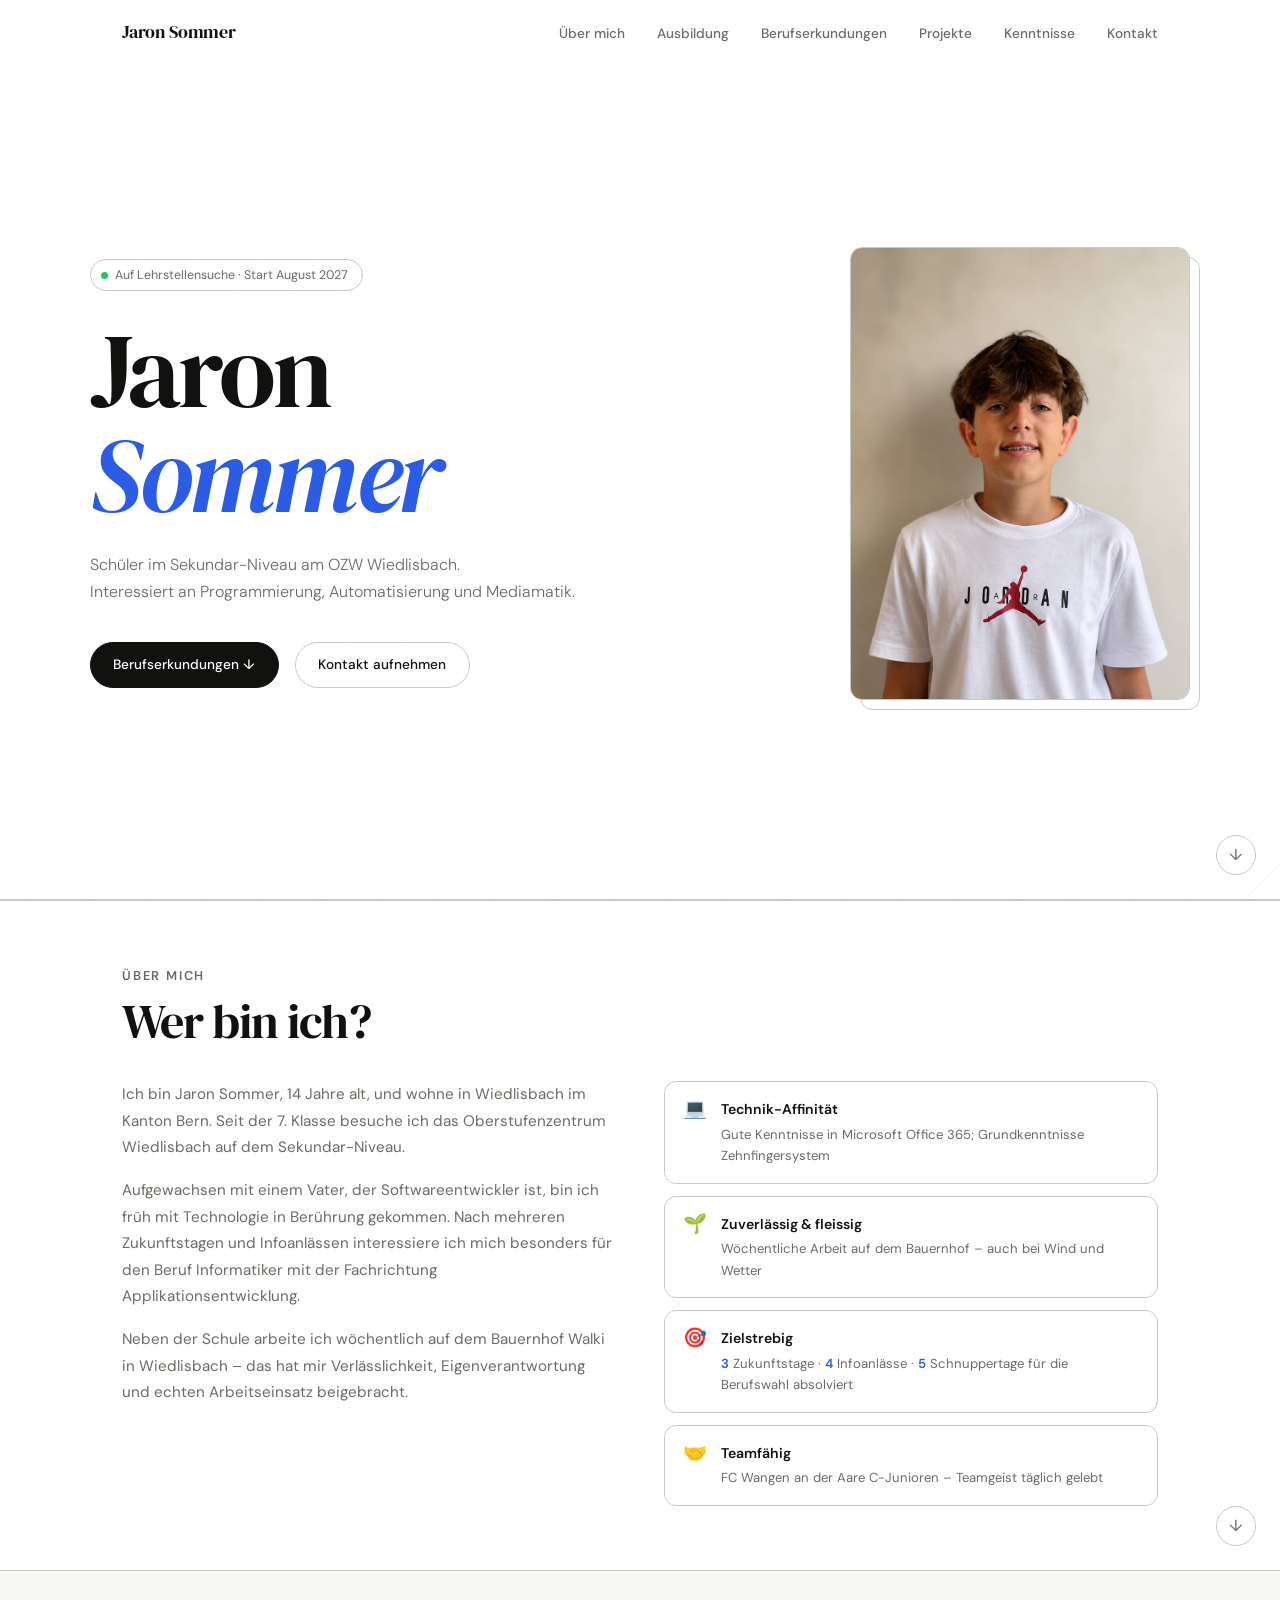
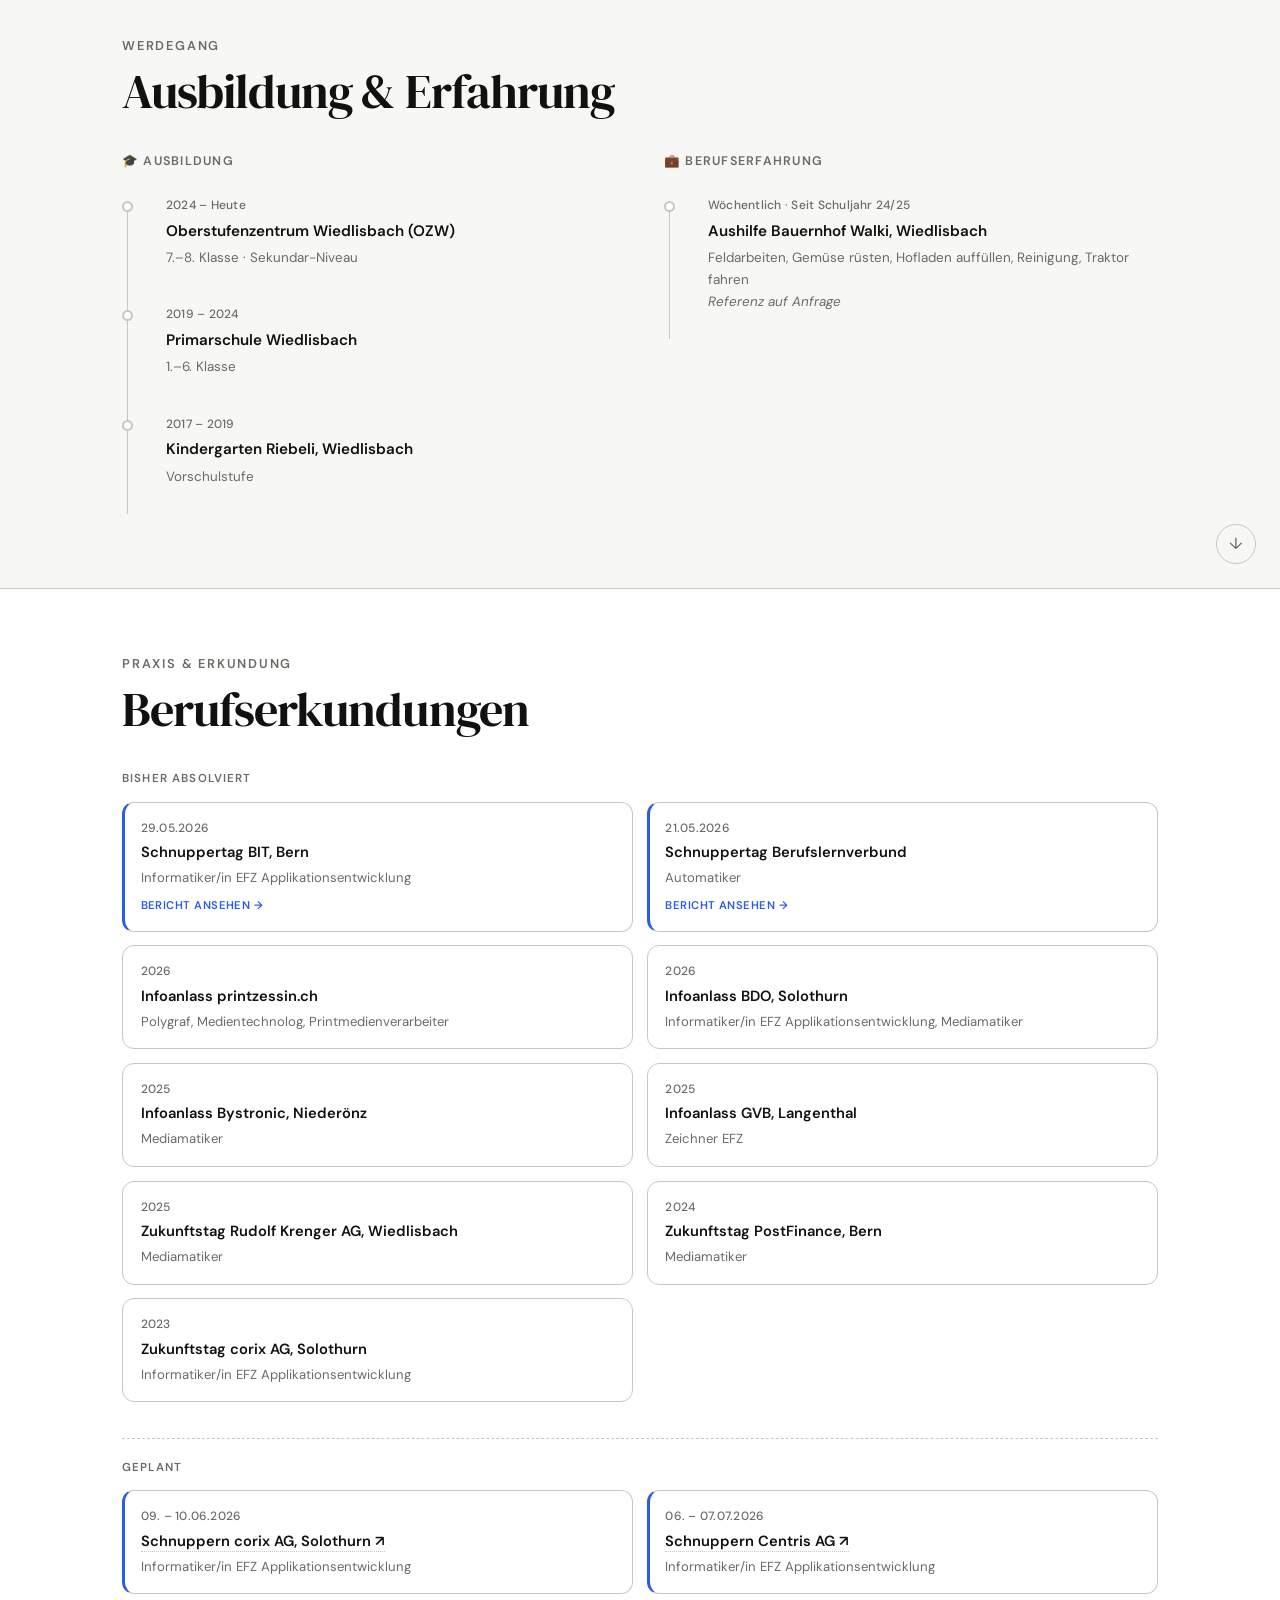
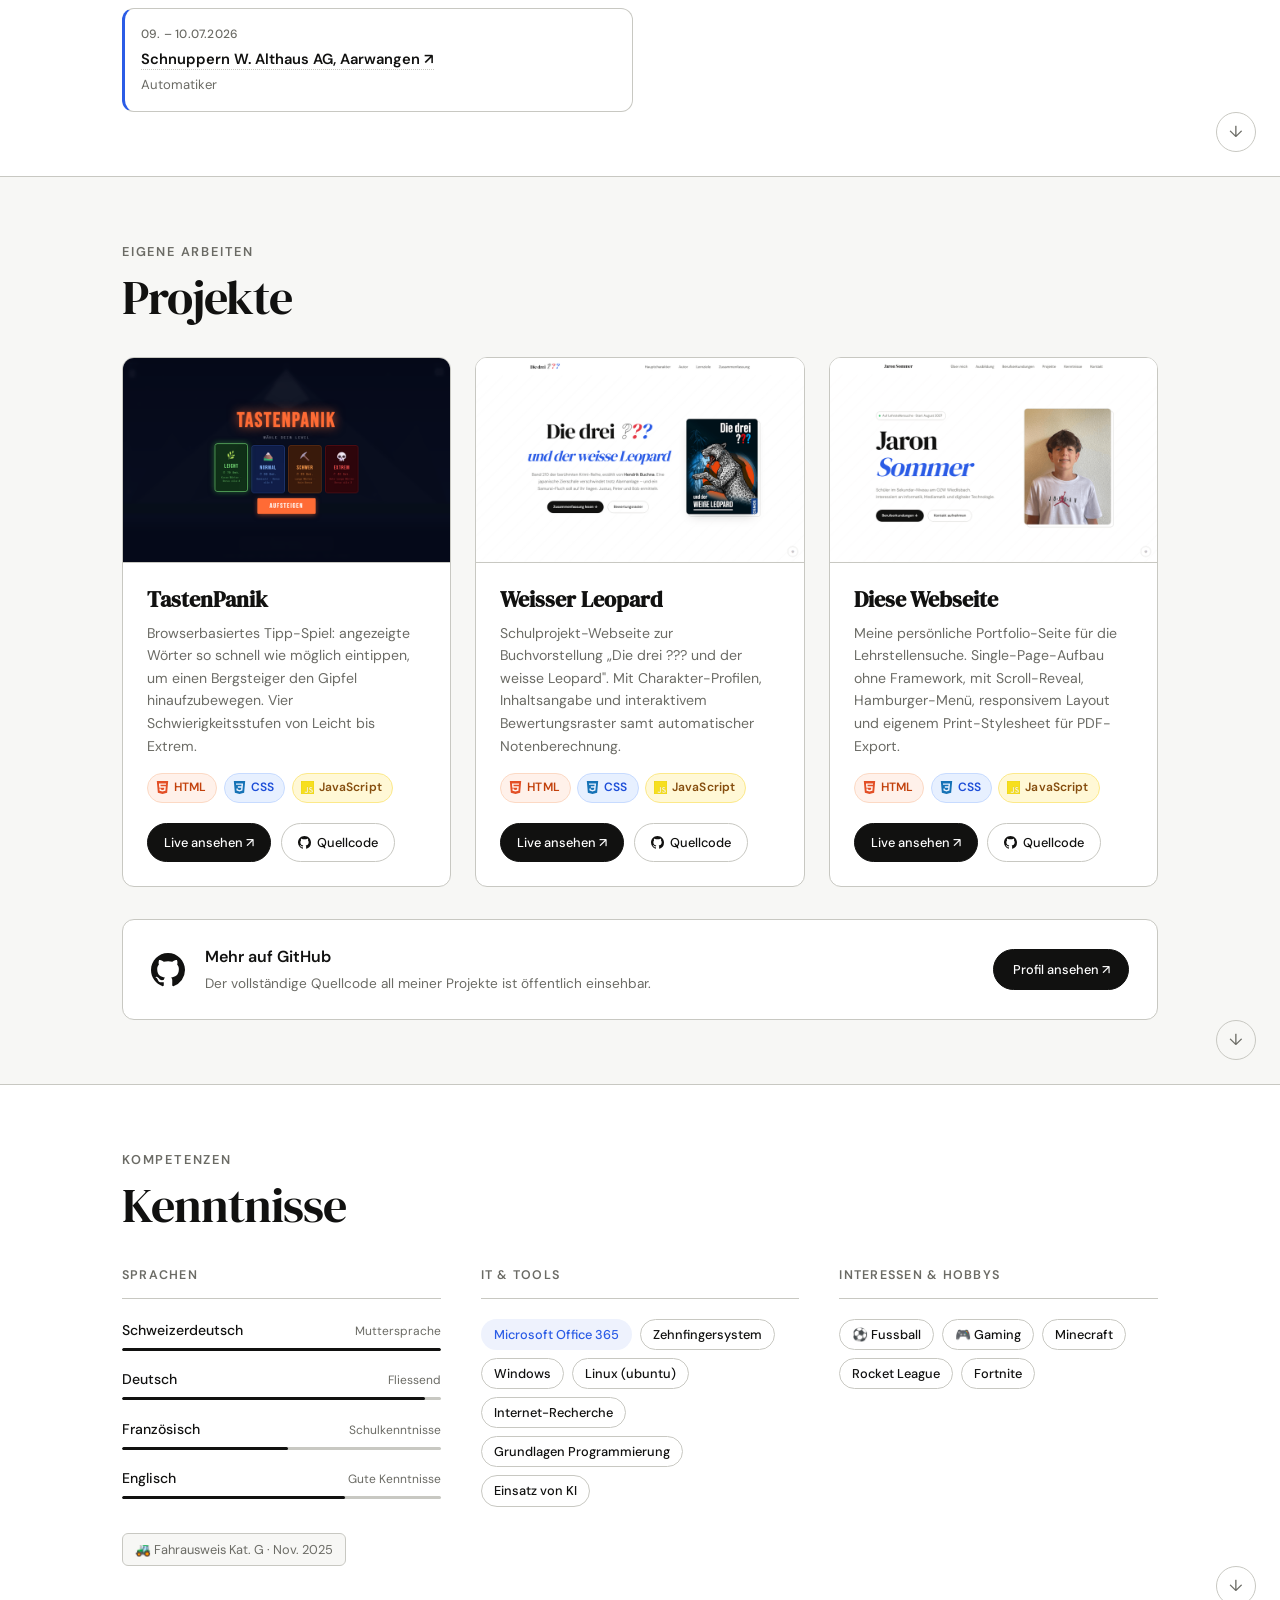
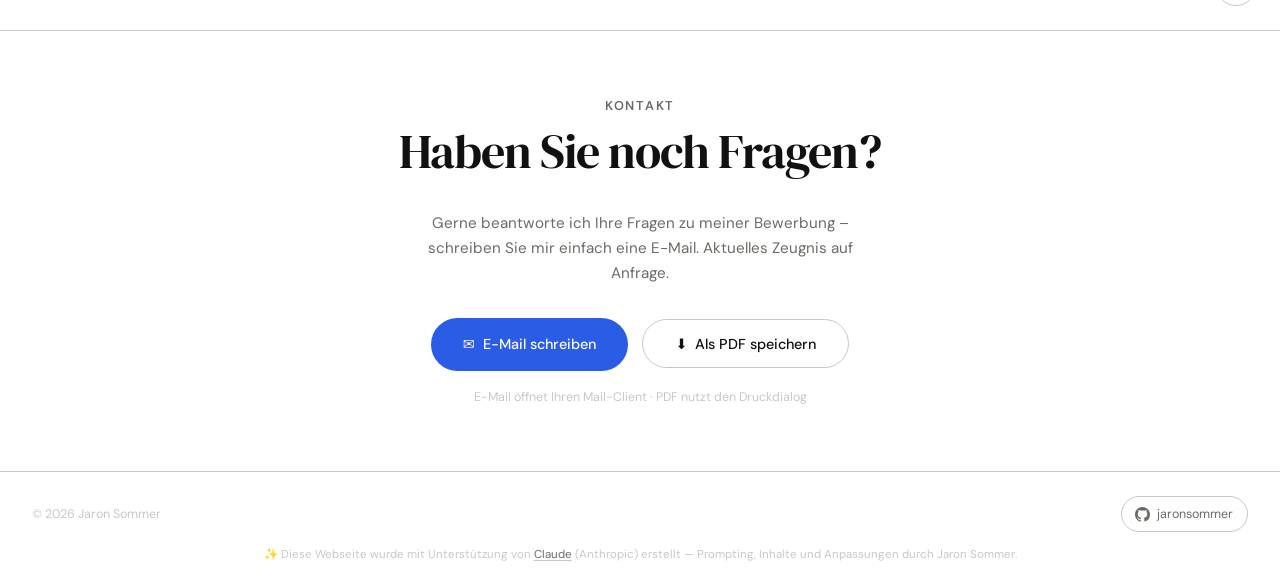
==== commit 0471bdde: "SEO verbesserungen Neues robots.txt und sitemap.xml Performance optimierung für bilder ladezeiten Ha" ====
--- a/index.html
+++ b/index.html
@@ -35,7 +35,7 @@
    11. <script src>    – Einbindung script.js
   ============================================================
 -->
-<html lang="de">
+<html lang="de-CH">
 <head>
   <!-- ─────────────────────────────────────────────────────
        META & SEO
@@ -44,9 +44,10 @@
   ───────────────────────────────────────────────────────── -->
   <meta charset="UTF-8" />
   <meta name="viewport" content="width=device-width, initial-scale=1.0" />
-  <meta name="description" content="Jaron Sommer – Schüler aus Wiedlisbach, auf der Suche nach einer Lehrstelle als Informatiker/in EFZ Applikationsentwicklung. Zweitwunsch: Automatiker oder Mediamatiker." />
+  <meta name="description" content="Jaron Sommer – Schüler aus Wiedlisbach (Kanton Bern), auf der Suche nach einer Lehrstelle als Informatiker/in EFZ Applikationsentwicklung oder Automatiker/in EFZ. Start August 2027." />
   <meta name="author" content="Jaron Sommer" />
-  <title>Jaron Sommer</title>
+  <link rel="canonical" href="https://jaronsommer.github.io/" />
+  <title>Jaron Sommer – Lehrstelle Informatiker EFZ oder Automatiker</title>
 
   <!-- ─────────────────────────────────────────────────────
        FAVICON
@@ -56,22 +57,33 @@
   <link rel="icon" type="image/svg+xml" href="favicon.svg" />
 
   <!-- ─────────────────────────────────────────────────────
+       LCP-PRELOAD
+       Hero-Portrait ist das groesste sichtbare Element beim
+       Laden (Largest Contentful Paint). Preload startet den
+       Download frueh – noch vor CSS/Fonts – und verbessert
+       die wahrgenommene Ladezeit spuerbar.
+  ───────────────────────────────────────────────────────── -->
+  <link rel="preload" as="image" href="images/Jaron.jpg" fetchpriority="high" />
+
+  <!-- ─────────────────────────────────────────────────────
        SOCIAL SHARING (Open Graph & Twitter Card)
        Diese Tags steuern die Vorschau, wenn der Link in
        WhatsApp, Teams, LinkedIn, Slack oder per E-Mail
        geteilt wird: Titel, Beschreibung und Vorschaubild.
   ───────────────────────────────────────────────────────── -->
-  <meta property="og:type"        content="website" />
-  <meta property="og:url"         content="https://jaronsommer.github.io/" />
-  <meta property="og:title"       content="Jaron Sommer – auf Lehrstellensuche" />
-  <meta property="og:description" content="Schüler aus Wiedlisbach, auf der Suche nach einer Lehrstelle als Informatiker/in EFZ Applikationsentwicklung. Zweitwunsch: Automatiker oder Mediamatiker." />
-  <meta property="og:image"       content="https://jaronsommer.github.io/images/Jaron.jpg" />
-  <meta property="og:image:alt"   content="Portrait von Jaron Sommer" />
-  <meta property="og:locale"      content="de_CH" />
+  <meta property="og:type"         content="website" />
+  <meta property="og:url"          content="https://jaronsommer.github.io/" />
+  <meta property="og:title"        content="Jaron Sommer – auf Lehrstellensuche" />
+  <meta property="og:description"  content="Schüler aus Wiedlisbach, auf der Suche nach einer Lehrstelle als Informatiker/in EFZ Applikationsentwicklung oder Automatiker/in EFZ. Start August 2027." />
+  <meta property="og:image"        content="https://jaronsommer.github.io/images/Jaron.jpg" />
+  <meta property="og:image:alt"    content="Portrait von Jaron Sommer" />
+  <meta property="og:image:width"  content="800" />
+  <meta property="og:image:height" content="1067" />
+  <meta property="og:locale"       content="de_CH" />
 
   <meta name="twitter:card"        content="summary_large_image" />
   <meta name="twitter:title"       content="Jaron Sommer – auf Lehrstellensuche" />
-  <meta name="twitter:description" content="Schüler aus Wiedlisbach, auf der Suche nach einer Lehrstelle als Informatiker/in EFZ Applikationsentwicklung. Zweitwunsch: Automatiker oder Mediamatiker." />
+  <meta name="twitter:description" content="Schüler aus Wiedlisbach, auf der Suche nach einer Lehrstelle als Informatiker/in EFZ Applikationsentwicklung oder Automatiker/in EFZ. Start August 2027." />
   <meta name="twitter:image"       content="https://jaronsommer.github.io/images/Jaron.jpg" />
 
   <!-- ─────────────────────────────────────────────────────
@@ -84,6 +96,44 @@
   <link href="https://fonts.googleapis.com/css2?family=DM+Serif+Display&family=DM+Sans:wght@300;400;500;600&display=swap" rel="stylesheet" />
 
   <link rel="stylesheet" href="styles.css" />
+
+  <!-- ─────────────────────────────────────────────────────
+       STRUKTURIERTE DATEN (JSON-LD, schema.org/Person)
+       Hilft Google zu verstehen: Person auf Lehrstellensuche,
+       Wohnort, gesuchte Berufe, Sprachen, Kenntnisse.
+       Bei Inhalts-Änderungen (Wohnort, Berufswunsch) hier
+       mitpflegen – muss zum sichtbaren Text passen.
+  ───────────────────────────────────────────────────────── -->
+  <script type="application/ld+json">
+  {
+    "@context": "https://schema.org",
+    "@type": "Person",
+    "name": "Jaron Sommer",
+    "url": "https://jaronsommer.github.io/",
+    "image": "https://jaronsommer.github.io/images/Jaron.jpg",
+    "jobTitle": "Lernende/r in spe – Informatiker/in EFZ Applikationsentwicklung oder Automatiker/in EFZ",
+    "description": "Schüler aus Wiedlisbach (Kanton Bern) auf der Suche nach einer Lehrstelle als Informatiker/in EFZ Applikationsentwicklung oder Automatiker/in EFZ. Lehrbeginn August 2027.",
+    "address": {
+      "@type": "PostalAddress",
+      "addressLocality": "Wiedlisbach",
+      "addressRegion": "Bern",
+      "addressCountry": "CH"
+    },
+    "knowsLanguage": ["gsw", "de", "fr", "en"],
+    "knowsAbout": [
+      "Programmierung",
+      "Applikationsentwicklung",
+      "Automatik",
+      "Mediamatik",
+      "Microsoft Office 365"
+    ],
+    "seeks": {
+      "@type": "Demand",
+      "name": "Lehrstelle Informatiker/in EFZ Applikationsentwicklung oder Automatiker/in EFZ"
+    },
+    "sameAs": ["https://github.com/jaronsommer"]
+  }
+  </script>
 </head>
 <body>
 
@@ -155,7 +205,7 @@
 
     <!-- Right column: portrait photo -->
     <div class="hero-photo">
-      <img src="images/Jaron.jpg" alt="Jaron Sommer" />
+      <img src="images/Jaron.jpg" alt="Jaron Sommer" width="800" height="1067" fetchpriority="high" decoding="async" />
     </div>
 
   </div>
@@ -477,7 +527,7 @@
           An meinem Schnuppertag im Berufslernverbund habe ich den Beruf Automatiker kennengelernt und einen funktionsfähigen Gameboy von Grund auf gebaut. Dabei habe ich zum ersten Mal gelötet, Kabel konfektioniert und die einzelnen Bauteile zu einem fertigen Gerät zusammengesetzt.
         </p>
         <figure class="report-figure">
-          <img src="images/gameboy.jpeg" alt="Selbst zusammengebauter Gameboy mit gelöteten Komponenten" loading="lazy" />
+          <img src="images/gameboy.jpeg" alt="Selbst zusammengebauter Gameboy mit gelöteten Komponenten" width="800" height="1067" loading="lazy" decoding="async" />
         </figure>
         <a href="https://berufslernverbund.ch/" target="_blank" rel="noopener noreferrer" class="report-modal-link">berufslernverbund.ch ↗</a>
       </article>
@@ -507,7 +557,7 @@
       <!-- Projekt 1: TastenPanik -->
       <article class="project-card">
         <a href="https://jaronsommer.github.io/TastenPanik/" class="project-media" target="_blank" rel="noopener noreferrer" aria-label="Live-Demo TastenPanik öffnen">
-          <img src="images/tastenpanik.png" alt="Screenshot von TastenPanik – Level-Auswahl mit vier Karten" loading="lazy" />
+          <img src="images/tastenpanik.png" alt="Screenshot von TastenPanik – Level-Auswahl mit vier Karten" width="800" height="500" loading="lazy" decoding="async" />
           <span class="project-media-overlay">Live ansehen ↗</span>
         </a>
         <div class="project-body">
@@ -550,7 +600,7 @@
       <!-- Projekt 2: weisserLeopard -->
       <article class="project-card">
         <a href="https://jaronsommer.github.io/weisserLeopard/" class="project-media" target="_blank" rel="noopener noreferrer" aria-label="Live-Demo Weisser Leopard öffnen">
-          <img src="images/weisser-leopard.png" alt="Screenshot der Webseite ‚Die drei ??? und der weisse Leopard‘" loading="lazy" />
+          <img src="images/weisser-leopard.png" alt="Screenshot der Webseite ‚Die drei ??? und der weisse Leopard‘" width="800" height="500" loading="lazy" decoding="async" />
           <span class="project-media-overlay">Live ansehen ↗</span>
         </a>
         <div class="project-body">
@@ -593,7 +643,7 @@
       <!-- Projekt 3: Diese Portfolio-Webseite -->
       <article class="project-card">
         <a href="https://jaronsommer.github.io/" class="project-media" target="_blank" rel="noopener noreferrer" aria-label="Live-Demo Portfolio öffnen">
-          <img src="images/portfolio.png" alt="Screenshot der Portfolio-Webseite mit Hero und Portrait" loading="lazy" />
+          <img src="images/portfolio.png" alt="Screenshot der Portfolio-Webseite mit Hero und Portrait" width="800" height="500" loading="lazy" decoding="async" />
           <span class="project-media-overlay">Live ansehen ↗</span>
         </a>
         <div class="project-body">
@@ -634,6 +684,23 @@
       </article>
 
     </div>
+
+    <!-- ── GitHub-Profilkarte ─────────────────────────────
+         Dezenter Abschluss der Projekte: verweist aufs
+         GitHub-Profil, wo der Quellcode aller Projekte liegt.
+    ──────────────────────────────────────────────────── -->
+    <aside class="github-cta">
+      <svg class="github-cta-mark" viewBox="0 0 16 16" fill="currentColor" aria-hidden="true">
+        <path d="M8 0C3.58 0 0 3.58 0 8c0 3.54 2.29 6.53 5.47 7.59.4.07.55-.17.55-.38 0-.19-.01-.82-.01-1.49-2.01.37-2.53-.49-2.69-.94-.09-.23-.48-.94-.82-1.13-.28-.15-.68-.52-.01-.53.63-.01 1.08.58 1.23.82.72 1.21 1.87.87 2.33.66.07-.52.28-.87.51-1.07-1.78-.2-3.64-.89-3.64-3.95 0-.87.31-1.59.82-2.15-.08-.2-.36-1.02.08-2.12 0 0 .67-.21 2.2.82.64-.18 1.32-.27 2-.27.68 0 1.36.09 2 .27 1.53-1.04 2.2-.82 2.2-.82.44 1.1.16 1.92.08 2.12.51.56.82 1.27.82 2.15 0 3.07-1.87 3.75-3.65 3.95.29.25.54.73.54 1.48 0 1.07-.01 1.93-.01 2.2 0 .21.15.46.55.38A8.013 8.013 0 0016 8c0-4.42-3.58-8-8-8z"/>
+      </svg>
+      <div class="github-cta-text">
+        <p class="github-cta-title">Mehr auf GitHub</p>
+        <p class="github-cta-desc">Der vollständige Quellcode all meiner Projekte ist öffentlich einsehbar.</p>
+      </div>
+      <a href="https://github.com/jaronsommer" class="github-cta-btn" target="_blank" rel="noopener noreferrer">
+        Profil ansehen ↗
+      </a>
+    </aside>
   </div>
 </section>
 
--- a/styles.css
+++ b/styles.css
@@ -297,6 +297,7 @@
        regardless of the image's original dimensions. */
     .hero-photo img {
       width: 100%;
+      height: auto;              /* overrides the HTML height attr (presentation hint) so aspect-ratio governs the box */
       aspect-ratio: 3 / 4;       /* portrait proportion */
       object-fit: cover;
       object-position: center top; /* favour the face */
@@ -1042,6 +1043,60 @@
       background: var(--accent);
       border-color: var(--accent);
       color: var(--white);
+    }
+
+    /* GitHub-Profilkarte: ruhiger Abschluss unter dem Projekte-Raster */
+    .github-cta {
+      display: flex;
+      align-items: center;
+      gap: 1.25rem;
+      margin-top: 2rem;
+      padding: 1.5rem 1.75rem;
+      border: 1px solid var(--ink-faint);
+      border-radius: var(--radius-md);
+      background: var(--white);
+      transition: border-color 0.25s ease, box-shadow 0.25s ease;
+    }
+    .github-cta:hover {
+      border-color: var(--accent);
+      box-shadow: 0 14px 32px rgba(43,92,230,0.12);
+    }
+    .github-cta-mark {
+      width: 34px;
+      height: 34px;
+      flex-shrink: 0;
+      color: var(--ink);
+    }
+    .github-cta-text {
+      flex: 1;
+      min-width: 0;
+    }
+    .github-cta-title {
+      font-weight: 600;
+      font-size: 1rem;
+      color: var(--ink);
+    }
+    .github-cta-desc {
+      font-size: 0.85rem;
+      color: var(--ink-light);
+      margin-top: 0.15rem;
+    }
+    .github-cta-btn {
+      flex-shrink: 0;
+      display: inline-flex;
+      align-items: center;
+      padding: 0.55rem 1.15rem;
+      border-radius: 100px;
+      font-size: 0.8rem;
+      font-weight: 500;
+      border: 1px solid var(--ink);
+      background: var(--ink);
+      color: var(--white);
+      transition: background 0.18s ease, border-color 0.18s ease;
+    }
+    .github-cta-btn:hover {
+      background: var(--accent);
+      border-color: var(--accent);
     }
 
     /* ══════════════════════════════════════════════════════
@@ -1267,15 +1322,20 @@
 
     .footer-link {
       font-size: 0.78rem;
-      color: var(--ink-faint);
+      color: var(--ink-light);
       text-decoration: none;
-      display: flex;
+      display: inline-flex;
       align-items: center;
-      gap: 5px;
-      transition: color 0.2s;
+      gap: 7px;
+      padding: 0.4rem 0.85rem;
+      border: 1px solid var(--ink-faint);
+      border-radius: 100px;
+      transition: color 0.2s ease, border-color 0.2s ease, background 0.2s ease;
     }
     .footer-link:hover {
-      color: var(--ink-light);
+      color: var(--accent);
+      border-color: var(--accent);
+      background: var(--accent-bg);
     }
 
     /* ══════════════════════════════════════════════════════
@@ -1316,6 +1376,14 @@
       }
       .explorations-grid { gap: 0.85rem; }
 
+      /* GitHub-Profilkarte: vertikal stapeln, zentriert */
+      .github-cta {
+        flex-direction: column;
+        text-align: center;
+        gap: 1rem;
+      }
+      .github-cta-btn { width: 100%; justify-content: center; }
+
       /* Hero: stack text above photo on mobile */
       .hero-content {
         grid-template-columns: 1fr;
@@ -1373,6 +1441,7 @@
       .exploration-report-hint,
       .report-modal-close,
       .btn-pdf,
+      .github-cta,
       .contact-note {
         display: none !important;
       }
@@ -1579,6 +1648,12 @@
         font-size: 9pt;
         color: #555 !important;
       }
+      /* Footer-Link im Druck ohne Pill-Rahmen (am Bildschirm ein Button) */
+      .footer-link {
+        border: none;
+        padding: 0;
+        background: none;
+      }
 
       /* Trennlinien-Margen reduzieren */
       .divider { margin: 0; }
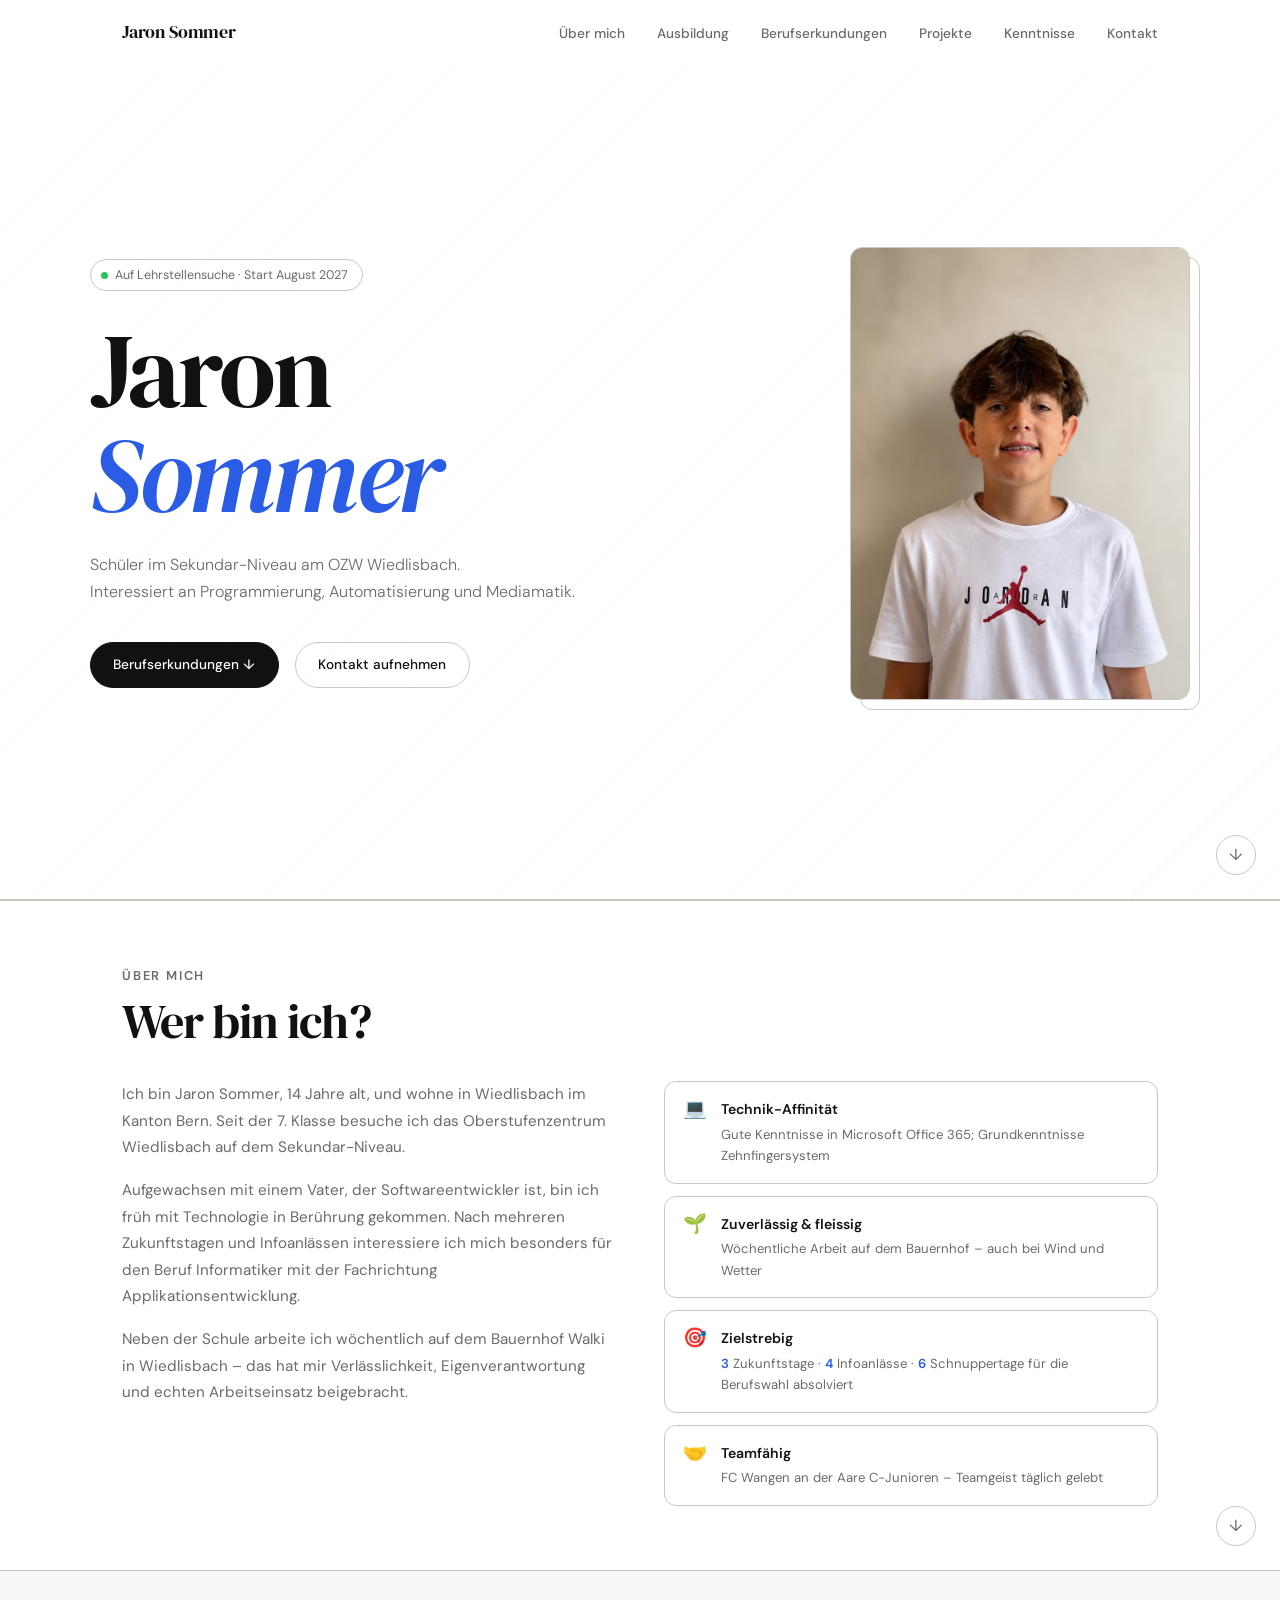
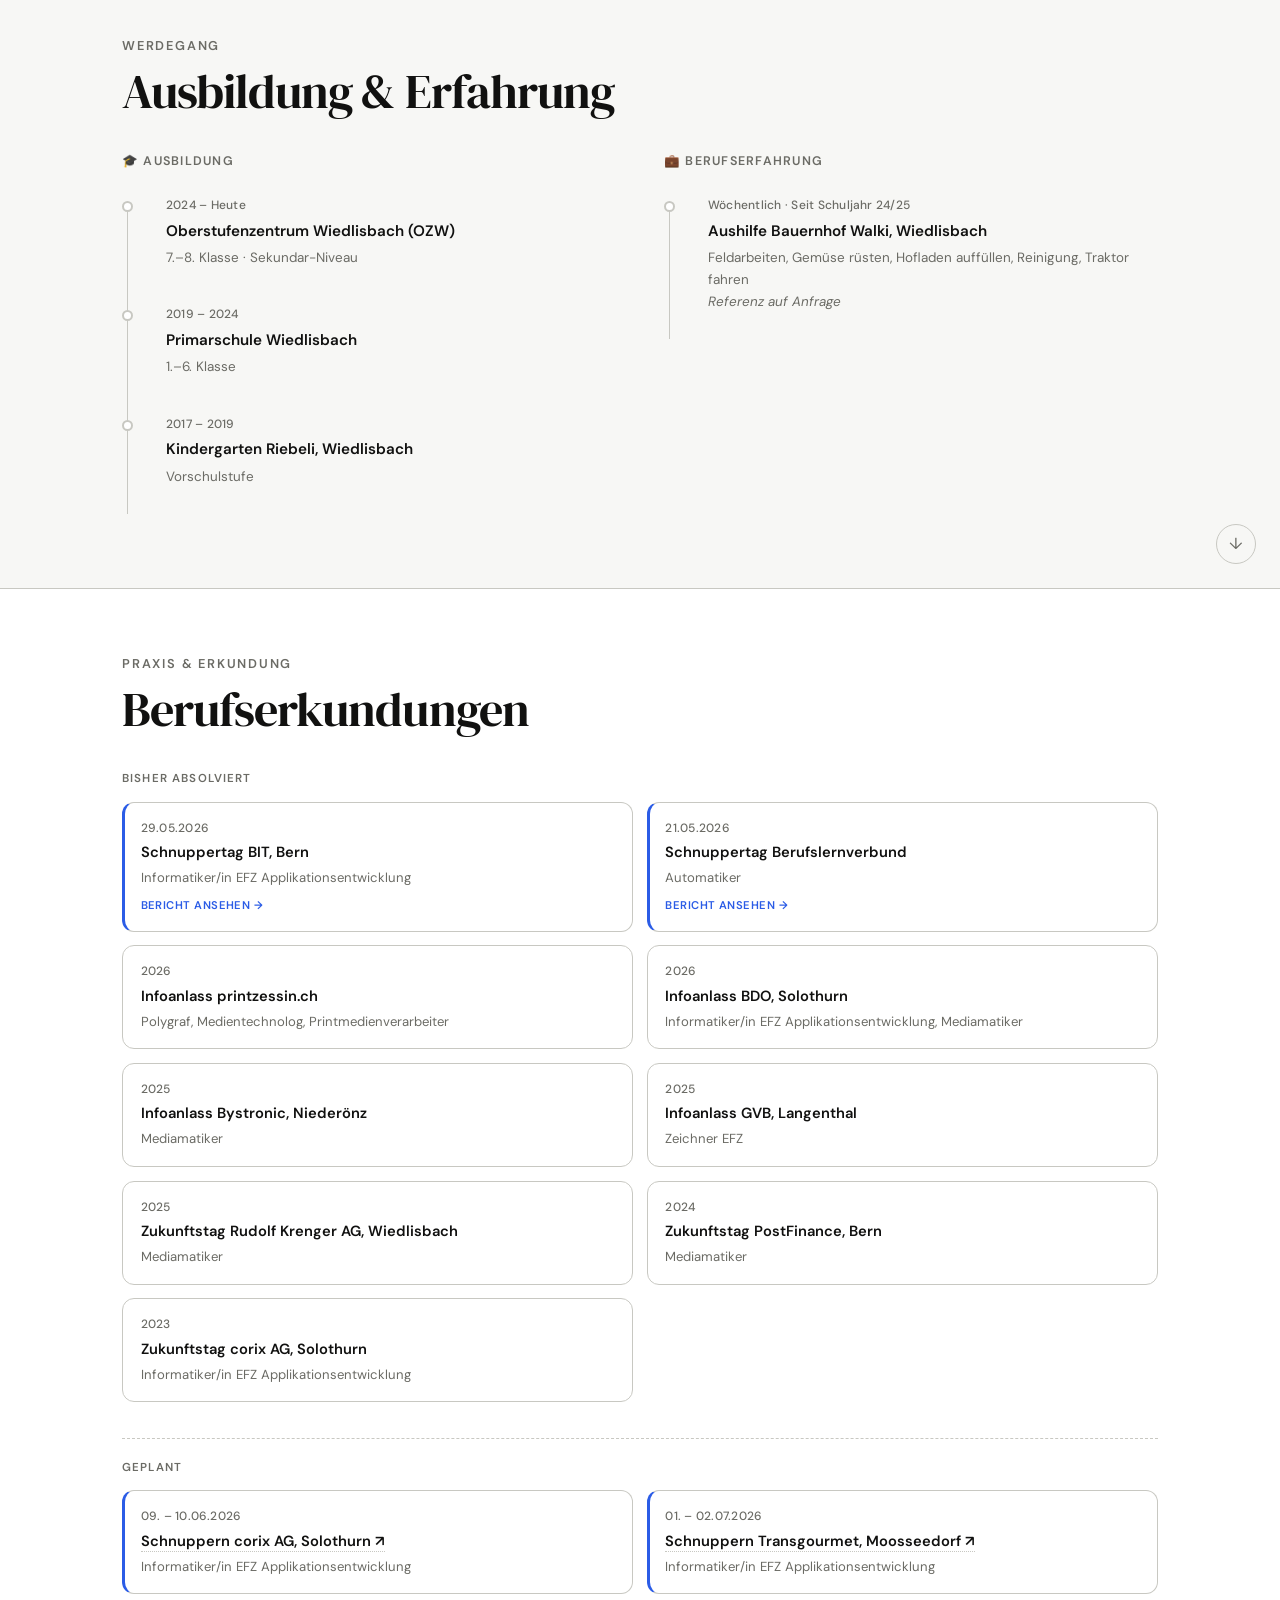
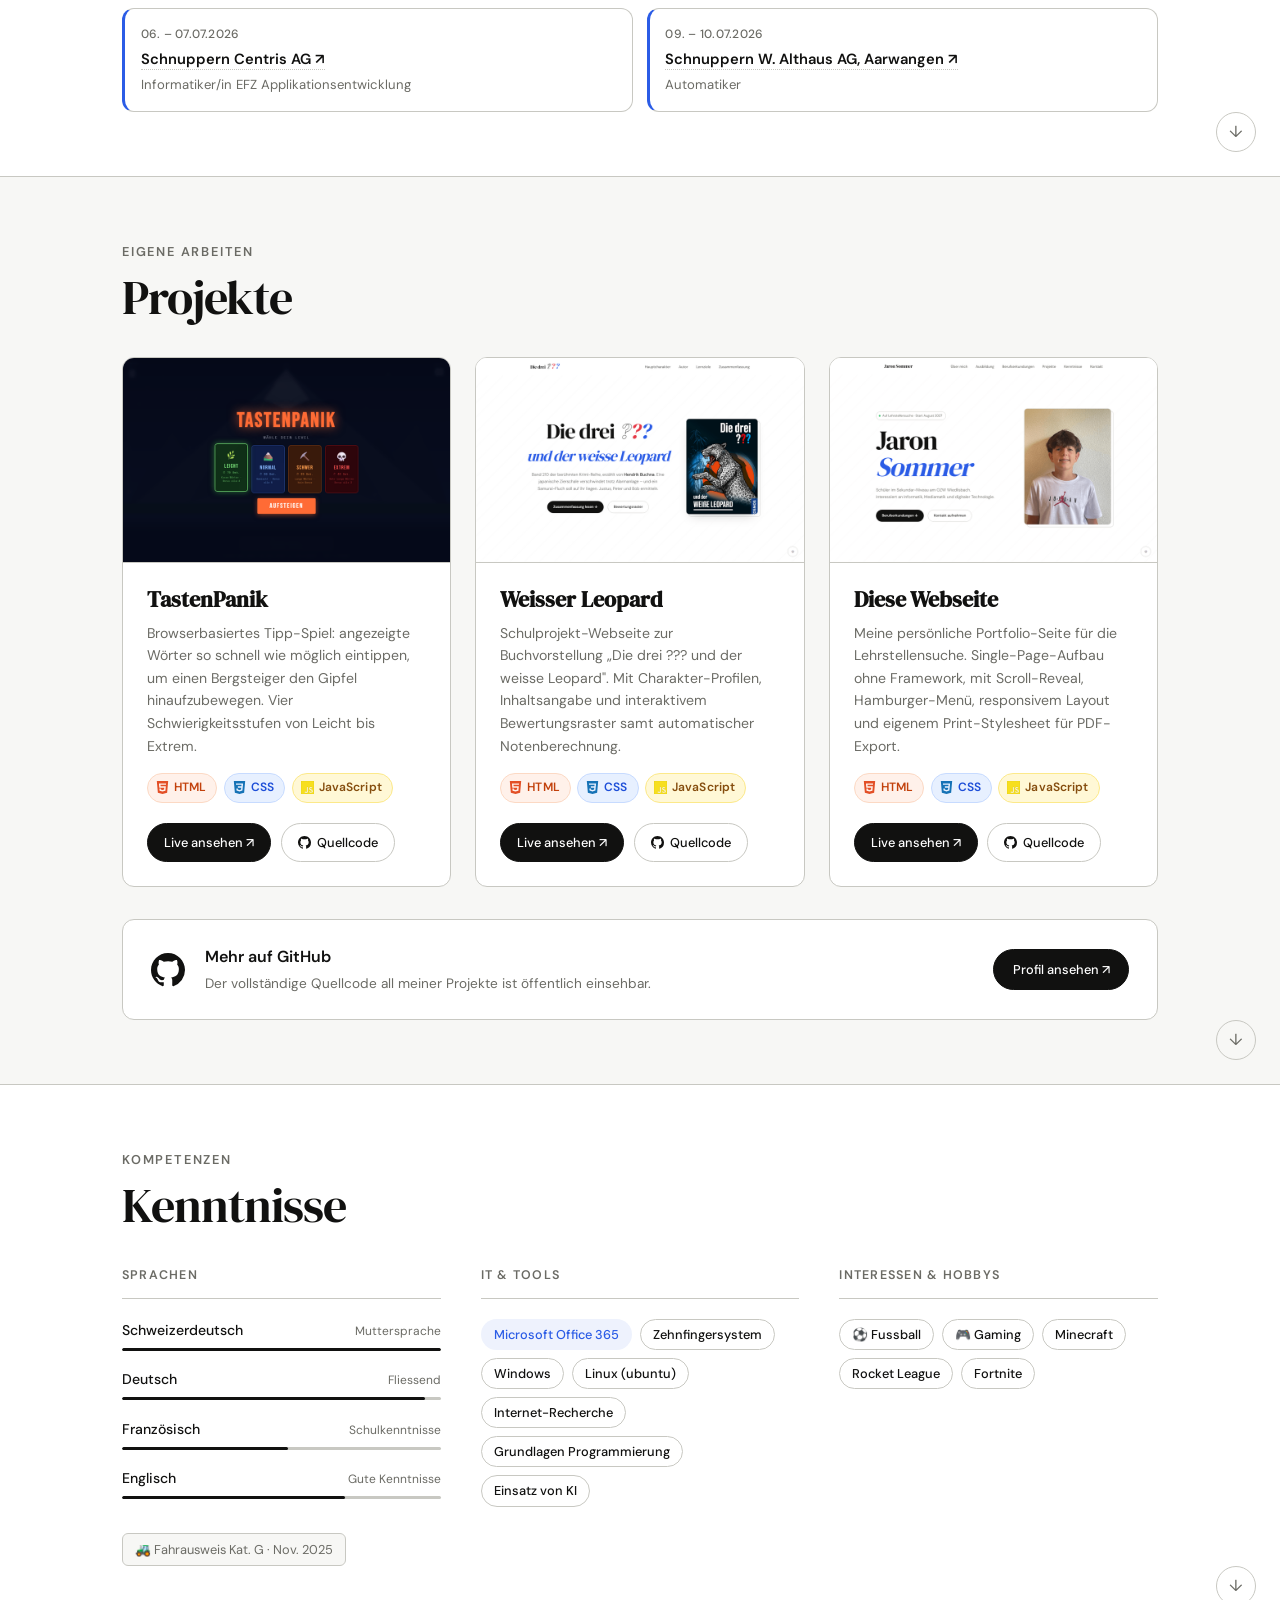
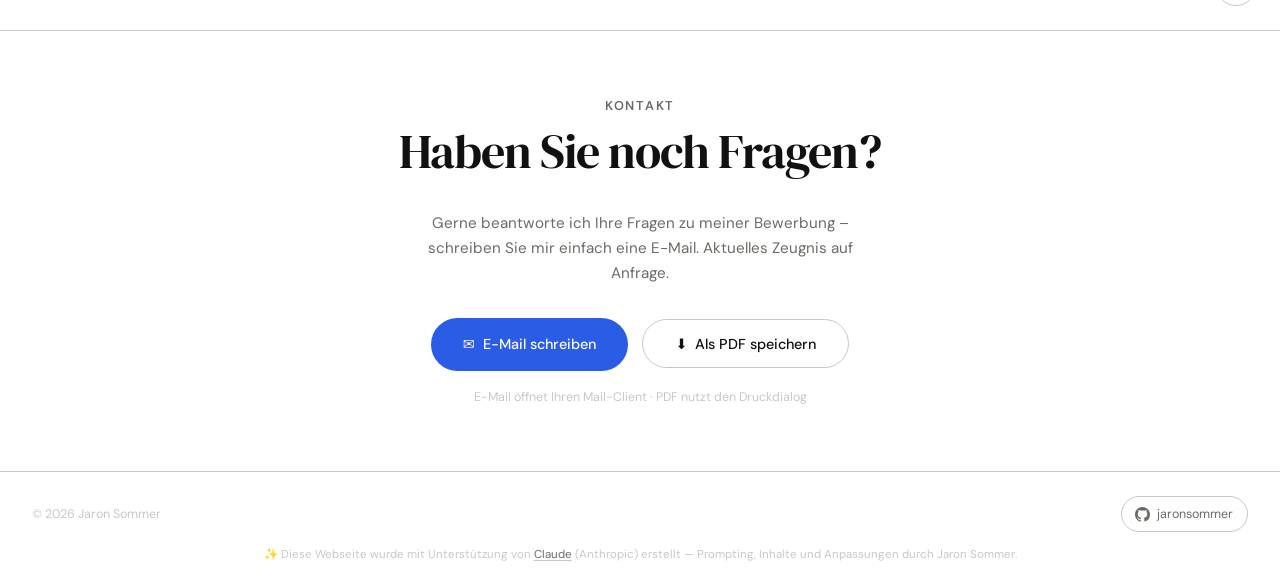
==== commit 05262f0e: "neuer termin für transgourmet" ====
--- a/index.html
+++ b/index.html
@@ -468,6 +468,16 @@
         <div class="exploration-sub">Informatiker/in EFZ Applikationsentwicklung</div>
       </div>
 
+      <div class="exploration-card exploration-card--upcoming" data-type="schnupper" data-end-date="2026-07-02" role="listitem">
+        <div class="exploration-date">01. – 02.07.2026<span class="exploration-badge">Bald</span></div>
+        <div class="exploration-title">
+          <a href="https://www.transgourmet.ch" target="_blank" rel="noopener noreferrer">
+            Schnuppern Transgourmet, Moosseedorf ↗
+          </a>
+        </div>
+        <div class="exploration-sub">Informatiker/in EFZ Applikationsentwicklung</div>
+      </div>
+
       <div class="exploration-card exploration-card--upcoming" data-type="schnupper" data-end-date="2026-07-07" role="listitem">
         <div class="exploration-date">06. – 07.07.2026<span class="exploration-badge">Bald</span></div>
         <div class="exploration-title">
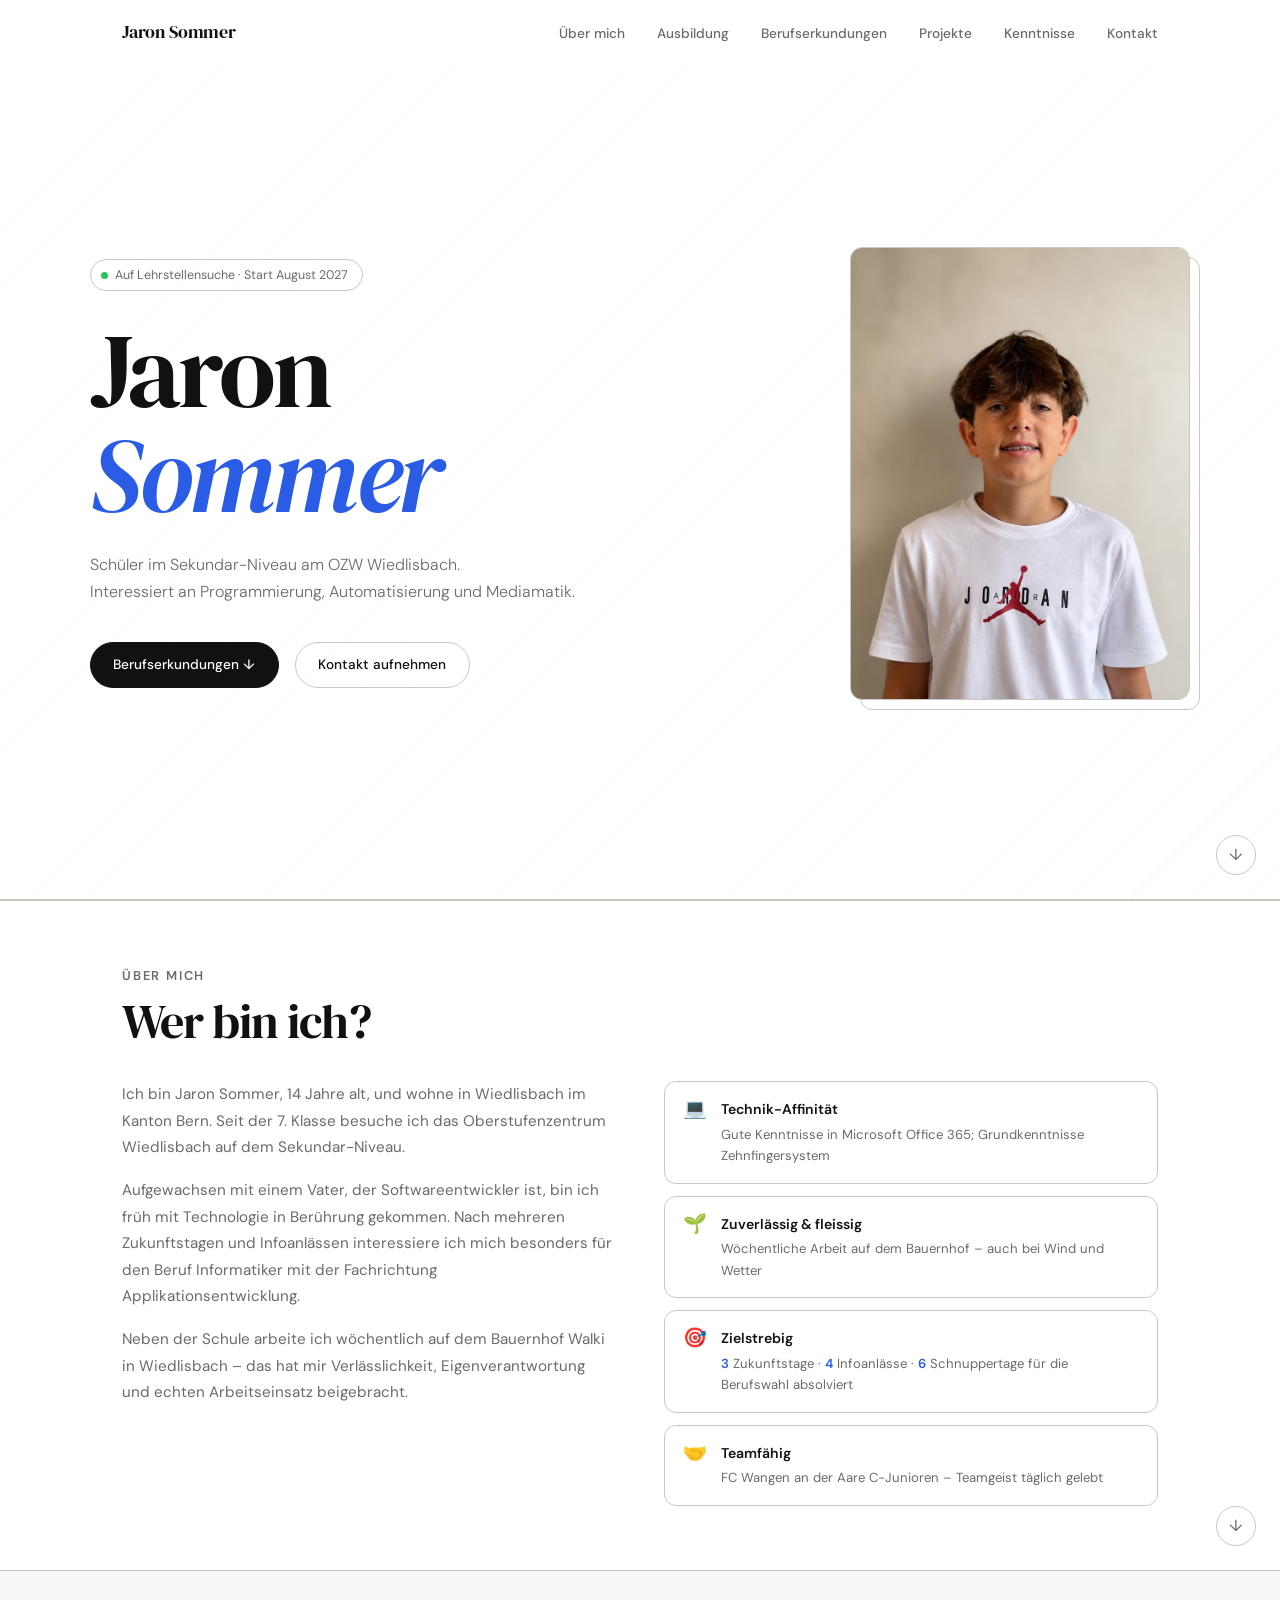
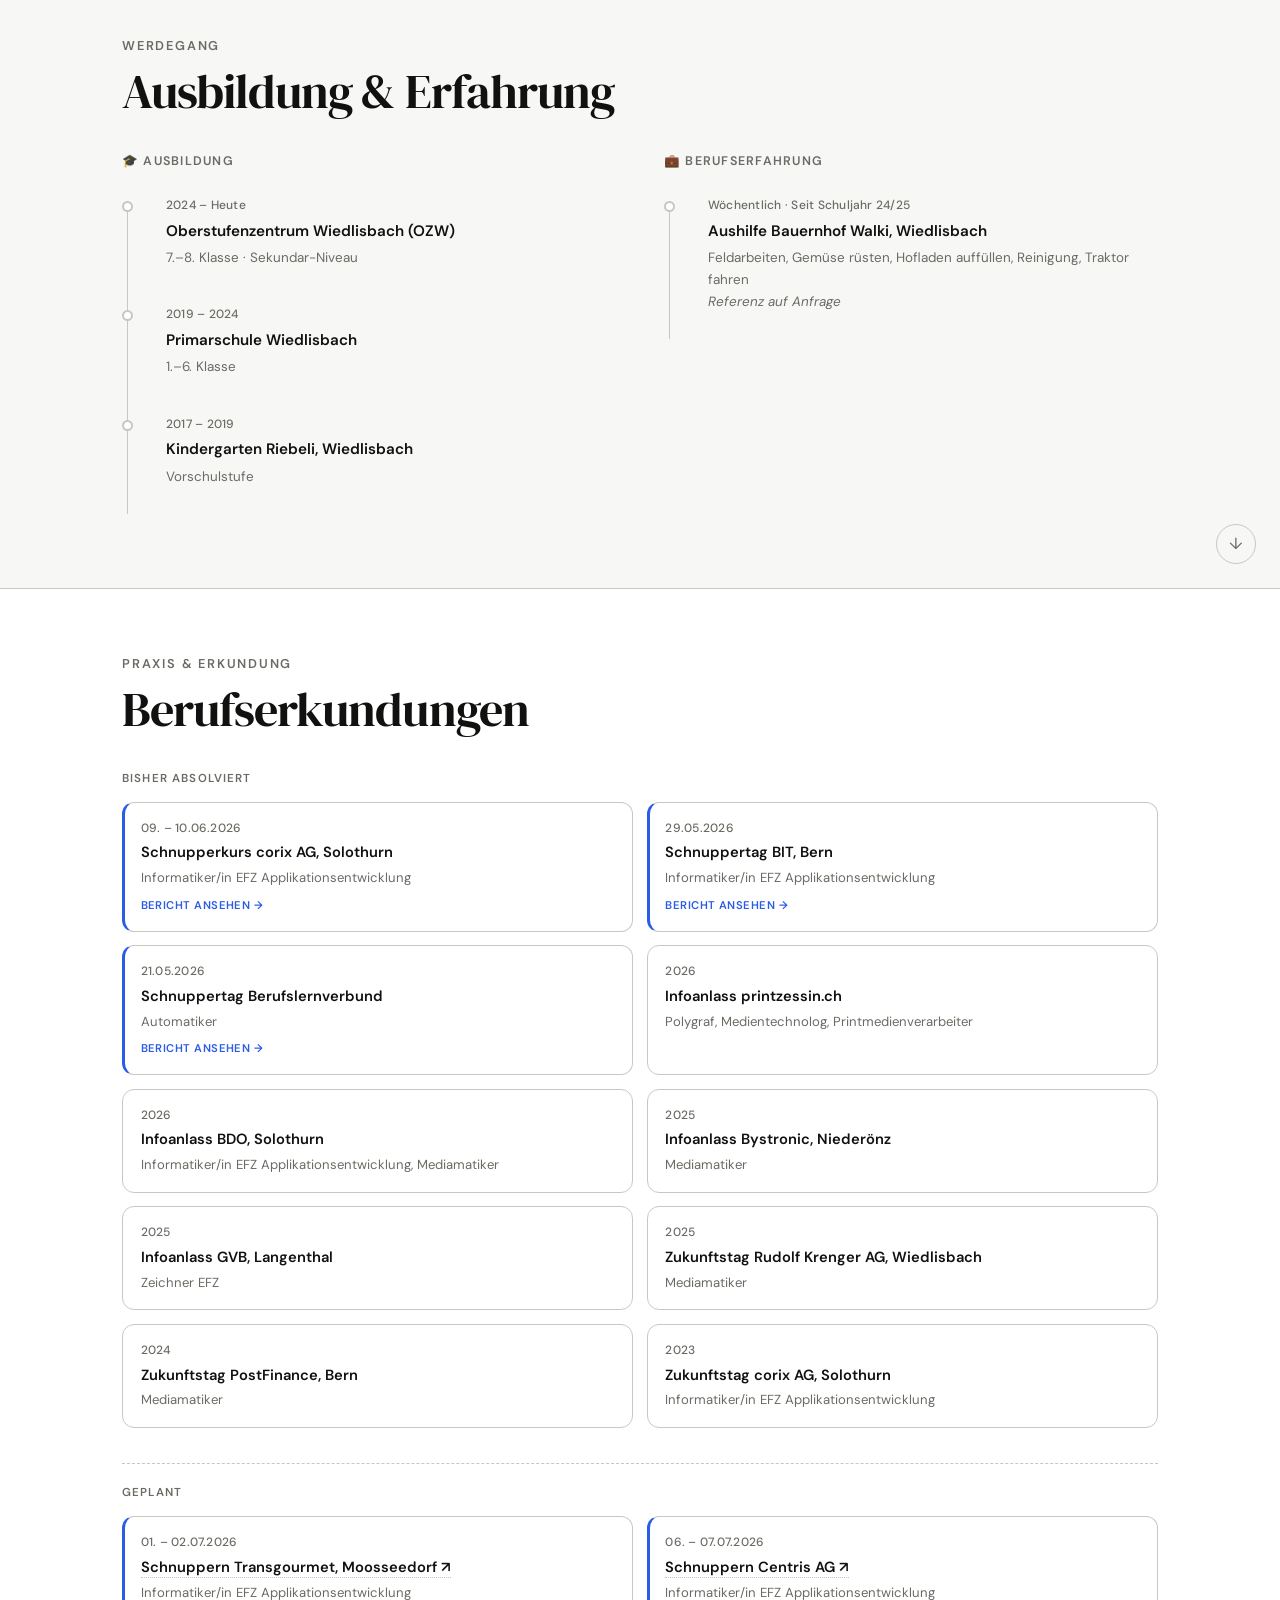
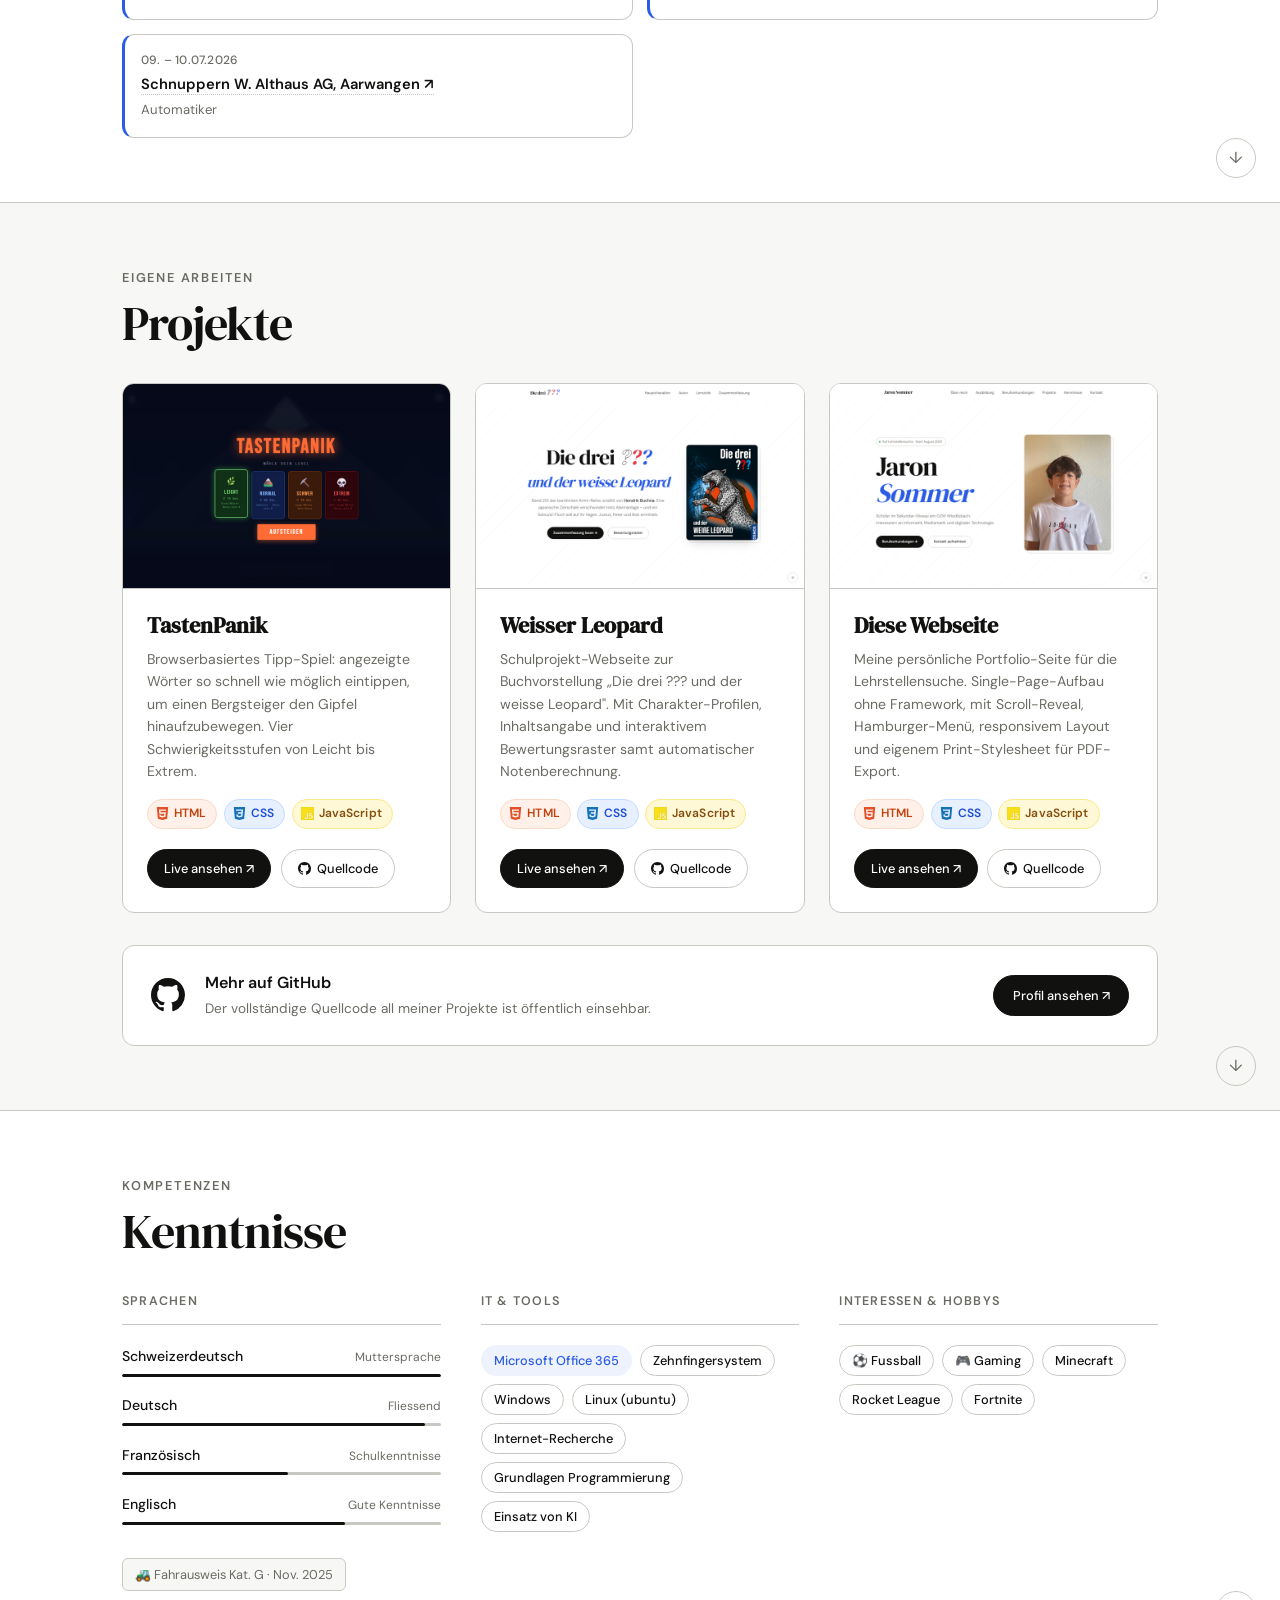
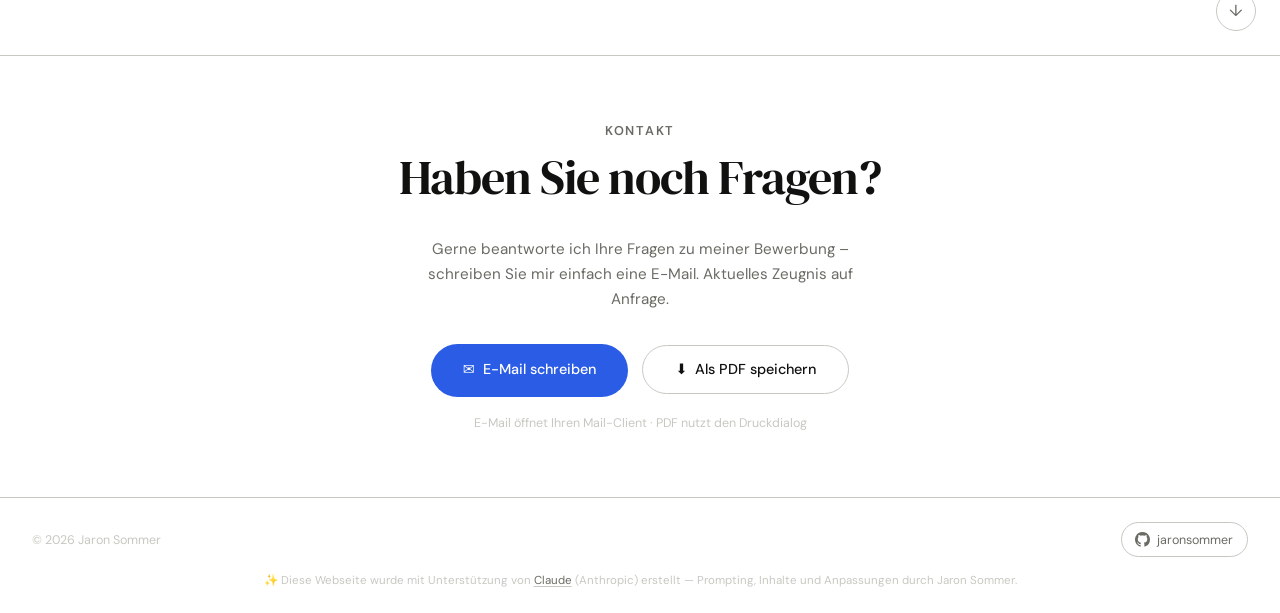
==== commit 0df7d888: "Bericht corix" ====
--- a/index.html
+++ b/index.html
@@ -388,6 +388,19 @@
         <button class="exploration-card exploration-card--report"
                 type="button"
                 data-type="schnupper"
+                  data-modal-trigger="report-corix"
+                aria-label="Bericht zu Schnupperkurs corix AG, Solothurn oeffnen">
+          <span class="exploration-date">09. – 10.06.2026</span>
+          <span class="exploration-title">Schnupperkurs corix AG, Solothurn</span>
+          <span class="exploration-sub">Informatiker/in EFZ Applikationsentwicklung</span>
+          <span class="exploration-report-hint" aria-hidden="true">Bericht ansehen →</span>
+        </button>
+      </div>
+
+      <div role="listitem" class="exploration-listitem-contents">
+        <button class="exploration-card exploration-card--report"
+                type="button"
+                data-type="schnupper"
                 data-modal-trigger="report-bit"
                 aria-label="Bericht zu Schnuppertag BIT, Bern oeffnen">
           <span class="exploration-date">29.05.2026</span>
@@ -458,16 +471,6 @@
     <h3 class="exploration-list-label exploration-list-label--upcoming">Geplant</h3>
     <div class="explorations-grid" role="list">
 
-      <div class="exploration-card exploration-card--upcoming" data-type="schnupper" data-end-date="2026-06-10" role="listitem">
-        <div class="exploration-date">09. – 10.06.2026<span class="exploration-badge">Bald</span></div>
-        <div class="exploration-title">
-          <a href="https://www.corix.ch/schnupperkurse" target="_blank" rel="noopener noreferrer">
-            Schnuppern corix AG, Solothurn ↗
-          </a>
-        </div>
-        <div class="exploration-sub">Informatiker/in EFZ Applikationsentwicklung</div>
-      </div>
-
       <div class="exploration-card exploration-card--upcoming" data-type="schnupper" data-end-date="2026-07-02" role="listitem">
         <div class="exploration-date">01. – 02.07.2026<span class="exploration-badge">Bald</span></div>
         <div class="exploration-title">
@@ -506,6 +509,24 @@
          dargestellt, damit Lehrbetriebe ihn auf dem
          Ausdruck mitbekommen.
     ──────────────────────────────────────────────── -->
+    <dialog id="report-corix" class="report-modal" aria-labelledby="report-corix-title">
+      <button type="button" class="report-modal-close" aria-label="Bericht schliessen">×</button>
+      <article>
+        <p class="report-modal-eyebrow">09. – 10.06.2026 · Schnupperkurs · Informatiker/in EFZ Applikationsentwicklung</p>
+        <h3 id="report-corix-title">corix AG, Solothurn</h3>
+        <ul class="report-highlights">
+          <li>Meteoriten-Spiel mit Scratch programmiert</li>
+          <li>Formen und Farben mit Processing gestaltet</li>
+          <li>Roboter zum Fahren und Sprechen programmiert</li>
+          <li>Einblick in Ausbildung, Berufsschule und überbetriebliche Kurse</li>
+        </ul>
+        <p class="report-description">
+          An meinem zweitägigen Schnupperkurs bei der corix AG in Solothurn habe ich den Beruf Informatiker/in EFZ Applikationsentwicklung kennengelernt. Nach einem Rundgang durch das Gebäude programmierte ich am ersten Tag ein Meteoriten-Spiel mit <a href="https://scratch.mit.edu/" target="_blank" rel="noopener noreferrer">Scratch</a>, gestaltete ein Verkaufsplakat für ein T-Shirt und löste erste Aufgaben mit <a href="https://processing.org/" target="_blank" rel="noopener noreferrer">Processing</a>, bei denen ich Formen und Farben veränderte. Am zweiten Tag vertiefte ich die Arbeit mit Processing und programmierte einen Roboter, der fährt und spricht. Ausserdem erhielt ich einen Einblick in die Ausbildung, die Berufsschule und die überbetrieblichen Kurse (ÜK). Das Team war durchwegs freundlich und hilfsbereit — der Schnupperkurs hat mir grossen Spass gemacht.
+        </p>
+        <a href="https://www.corix.ch" target="_blank" rel="noopener noreferrer" class="report-modal-link">corix.ch ↗</a>
+      </article>
+    </dialog>
+
     <dialog id="report-bit" class="report-modal" aria-labelledby="report-bit-title">
       <button type="button" class="report-modal-close" aria-label="Bericht schliessen">×</button>
       <article>
--- a/styles.css
+++ b/styles.css
@@ -842,6 +842,14 @@
       line-height: 1.65;
       color: var(--ink);
       margin: 0 0 1.4rem;
+    }
+    .report-description a {
+      color: var(--accent);
+      border-bottom: 1px dotted var(--accent);
+      transition: opacity 0.18s;
+    }
+    .report-description a:hover {
+      opacity: 0.7;
     }
     .report-figure {
       margin: 0 0 1.4rem;
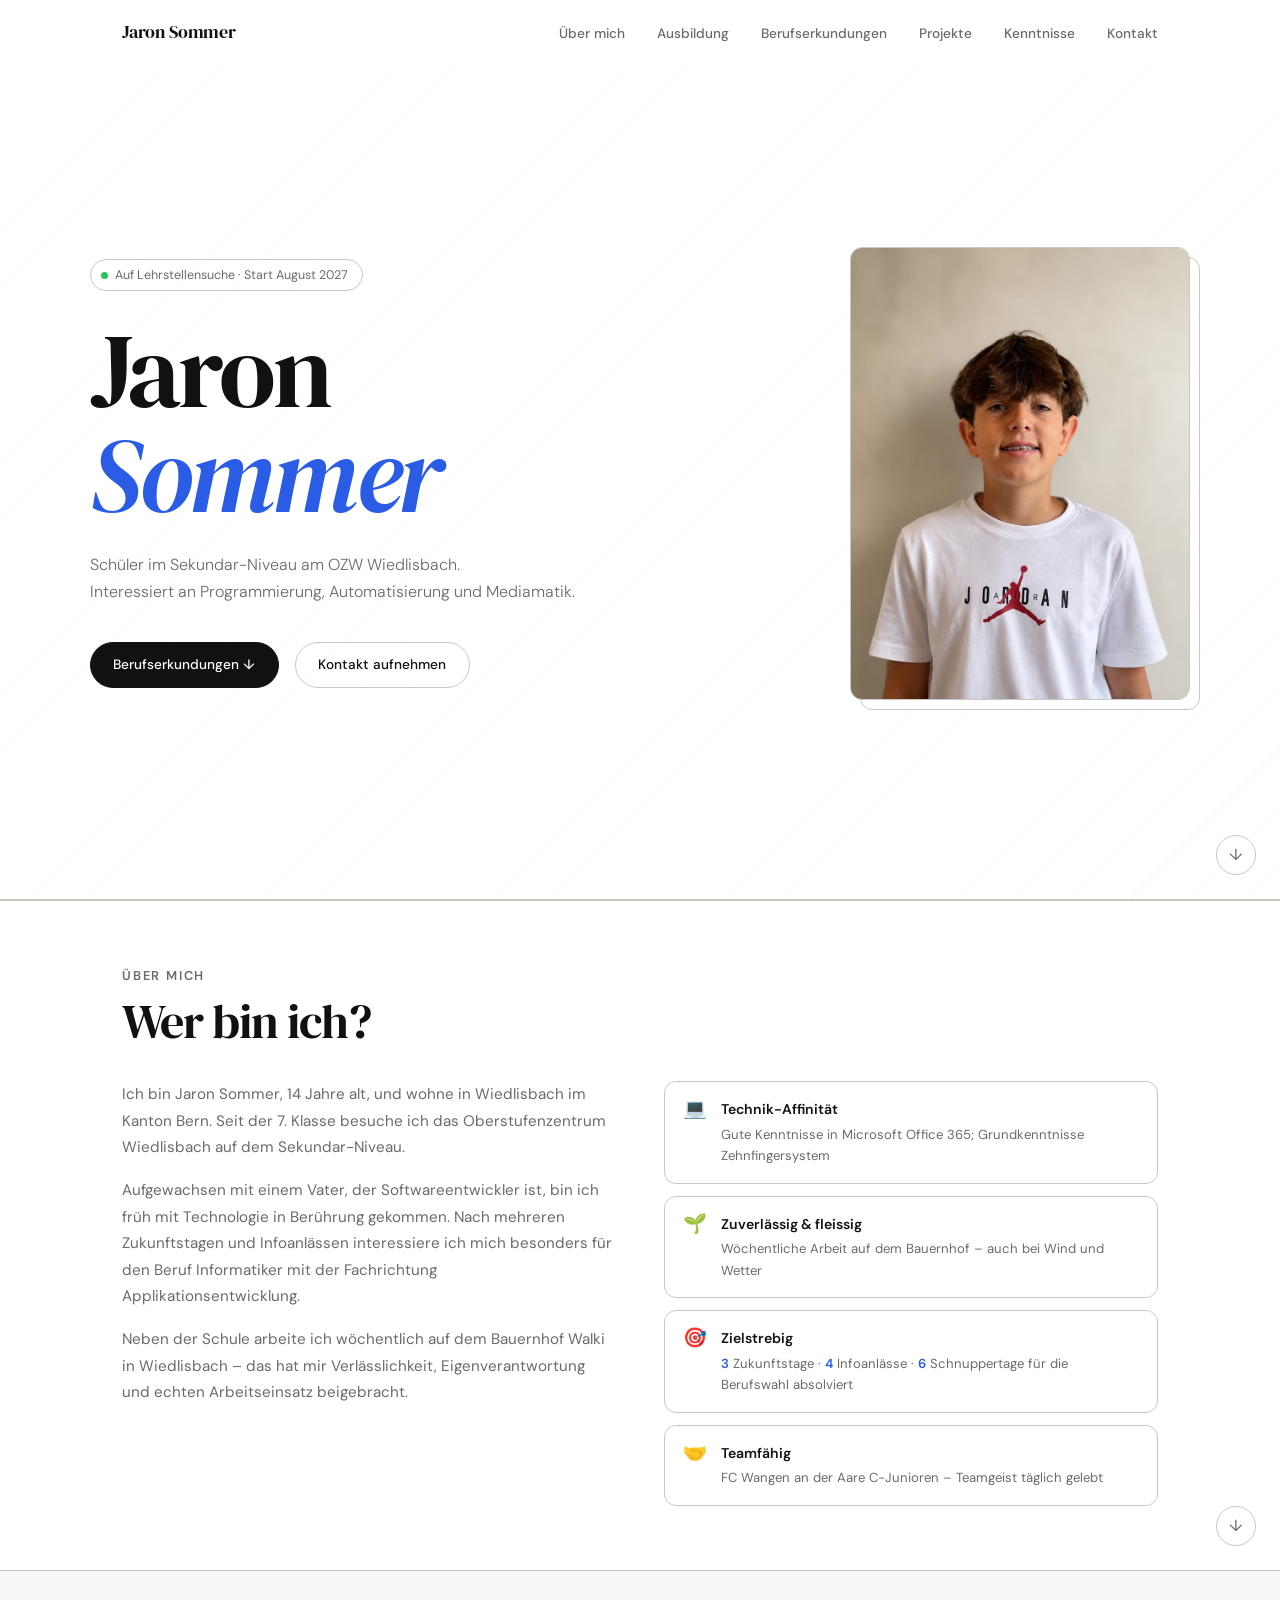
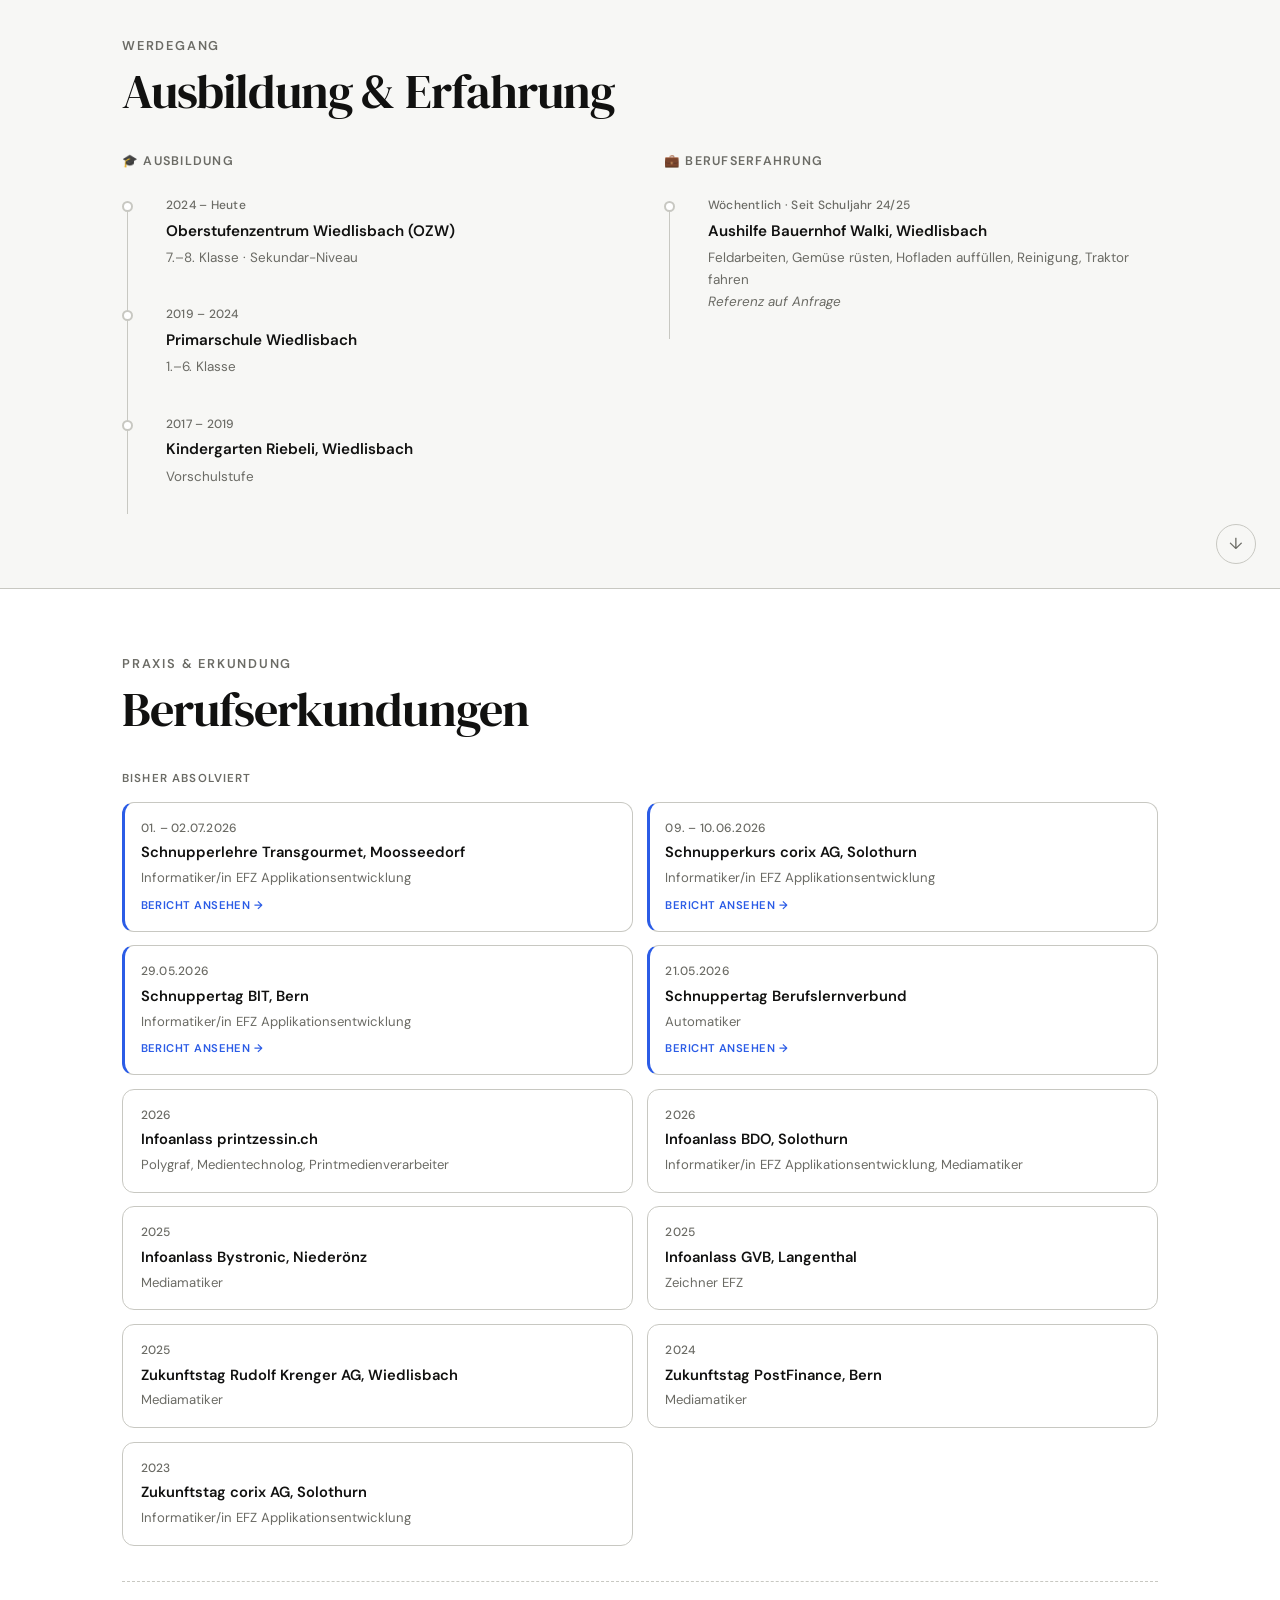
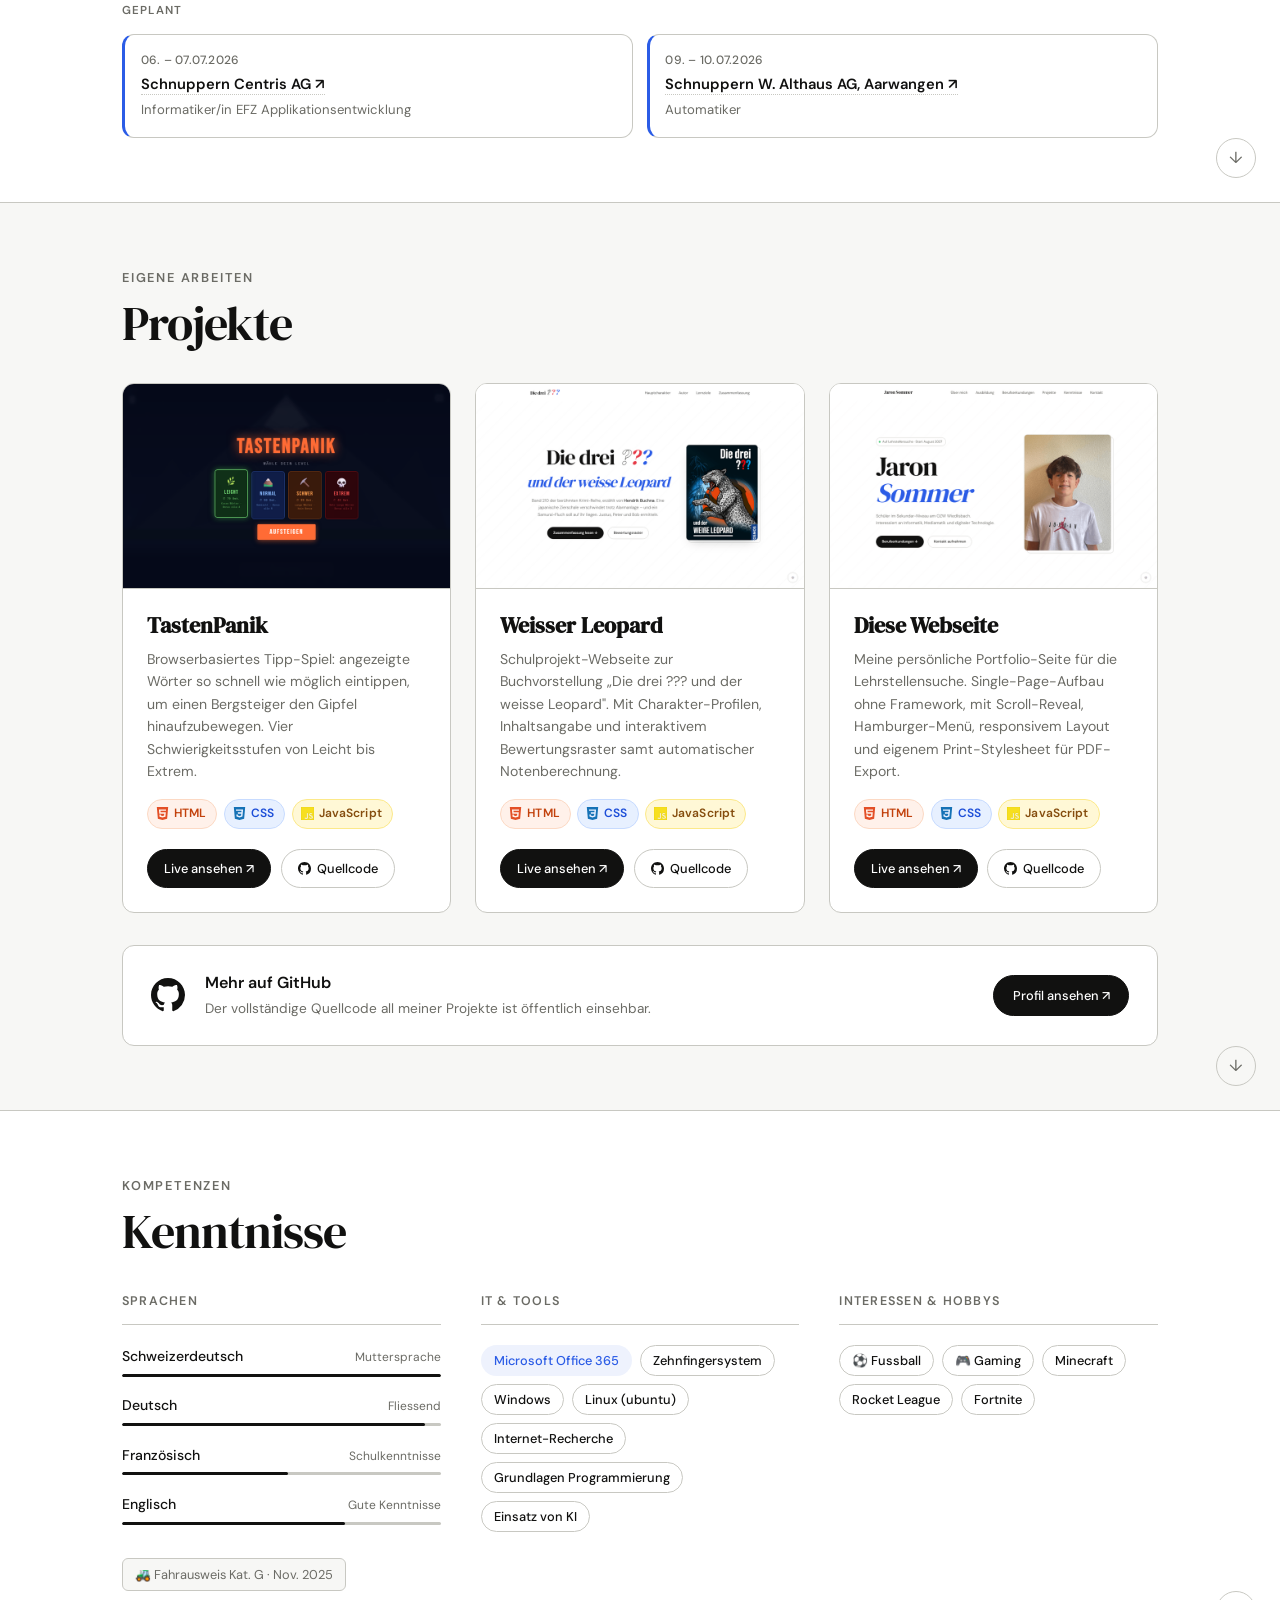
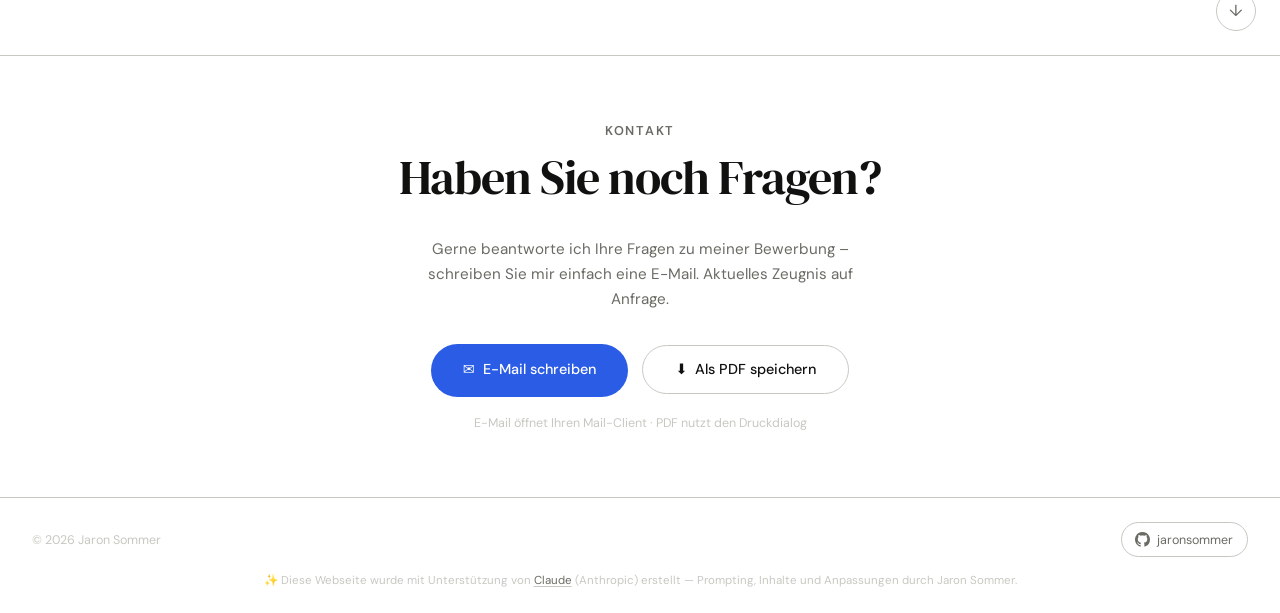
==== commit 18c9f1a2: "Bericht transgourmet" ====
--- a/index.html
+++ b/index.html
@@ -388,6 +388,19 @@
         <button class="exploration-card exploration-card--report"
                 type="button"
                 data-type="schnupper"
+                data-modal-trigger="report-transgourmet"
+                aria-label="Bericht zu Schnupperlehre Transgourmet, Moosseedorf oeffnen">
+          <span class="exploration-date">01. – 02.07.2026</span>
+          <span class="exploration-title">Schnupperlehre Transgourmet, Moosseedorf</span>
+          <span class="exploration-sub">Informatiker/in EFZ Applikationsentwicklung</span>
+          <span class="exploration-report-hint" aria-hidden="true">Bericht ansehen →</span>
+        </button>
+      </div>
+
+      <div role="listitem" class="exploration-listitem-contents">
+        <button class="exploration-card exploration-card--report"
+                type="button"
+                data-type="schnupper"
                   data-modal-trigger="report-corix"
                 aria-label="Bericht zu Schnupperkurs corix AG, Solothurn oeffnen">
           <span class="exploration-date">09. – 10.06.2026</span>
@@ -471,16 +484,6 @@
     <h3 class="exploration-list-label exploration-list-label--upcoming">Geplant</h3>
     <div class="explorations-grid" role="list">
 
-      <div class="exploration-card exploration-card--upcoming" data-type="schnupper" data-end-date="2026-07-02" role="listitem">
-        <div class="exploration-date">01. – 02.07.2026<span class="exploration-badge">Bald</span></div>
-        <div class="exploration-title">
-          <a href="https://www.transgourmet.ch" target="_blank" rel="noopener noreferrer">
-            Schnuppern Transgourmet, Moosseedorf ↗
-          </a>
-        </div>
-        <div class="exploration-sub">Informatiker/in EFZ Applikationsentwicklung</div>
-      </div>
-
       <div class="exploration-card exploration-card--upcoming" data-type="schnupper" data-end-date="2026-07-07" role="listitem">
         <div class="exploration-date">06. – 07.07.2026<span class="exploration-badge">Bald</span></div>
         <div class="exploration-title">
@@ -509,6 +512,23 @@
          dargestellt, damit Lehrbetriebe ihn auf dem
          Ausdruck mitbekommen.
     ──────────────────────────────────────────────── -->
+    <dialog id="report-transgourmet" class="report-modal" aria-labelledby="report-transgourmet-title">
+      <button type="button" class="report-modal-close" aria-label="Bericht schliessen">×</button>
+      <article>
+        <p class="report-modal-eyebrow">01. – 02.07.2026 · Schnupperlehre · Informatiker/in EFZ Applikationsentwicklung</p>
+        <h3 id="report-transgourmet-title">Transgourmet, Moosseedorf</h3>
+        <ul class="report-highlights">
+          <li>Roboter «Karel» durch immer schwierigere Parcours gesteuert</li>
+          <li>Eigene Webseite mit HTML erstellt (Bilder, Links, Tabellen)</li>
+          <li>Rundgang durch das Unternehmen und Einblick in den Beruf</li>
+        </ul>
+        <p class="report-description">
+          An meiner zweitägigen Schnupperlehre bei Transgourmet in Moosseedorf habe ich den Beruf Applikationsentwickler kennengelernt. Nach einer herzlichen Begrüssung und einer Vorstellungsrunde erhielten wir Informationen über das Unternehmen und machten einen Rundgang durch den Betrieb. Danach lernten wir den Beruf genauer kennen. Besonders spannend fand ich die Übung mit dem Roboter «Karel», den wir mit verschiedenen Befehlen durch immer schwierigere Parcours steuern mussten. Am zweiten Tag arbeiteten wir weiter an den Karel-Aufgaben und erstellten anschliessend mit HTML eine eigene Webseite mit Bildern, Links und Tabellen, bevor es zum Abschluss eine Feedbackrunde gab. Die Übungen waren abwechslungsreich und die Erklärungen der Berufsbildner verständlich und hilfreich. Insgesamt hat mir die Schnupperlehre einen guten Einblick in den Beruf gegeben und mein Interesse an der Applikationsentwicklung weiter gestärkt.
+        </p>
+        <a href="https://www.transgourmet.ch" target="_blank" rel="noopener noreferrer" class="report-modal-link">transgourmet.ch ↗</a>
+      </article>
+    </dialog>
+
     <dialog id="report-corix" class="report-modal" aria-labelledby="report-corix-title">
       <button type="button" class="report-modal-close" aria-label="Bericht schliessen">×</button>
       <article>
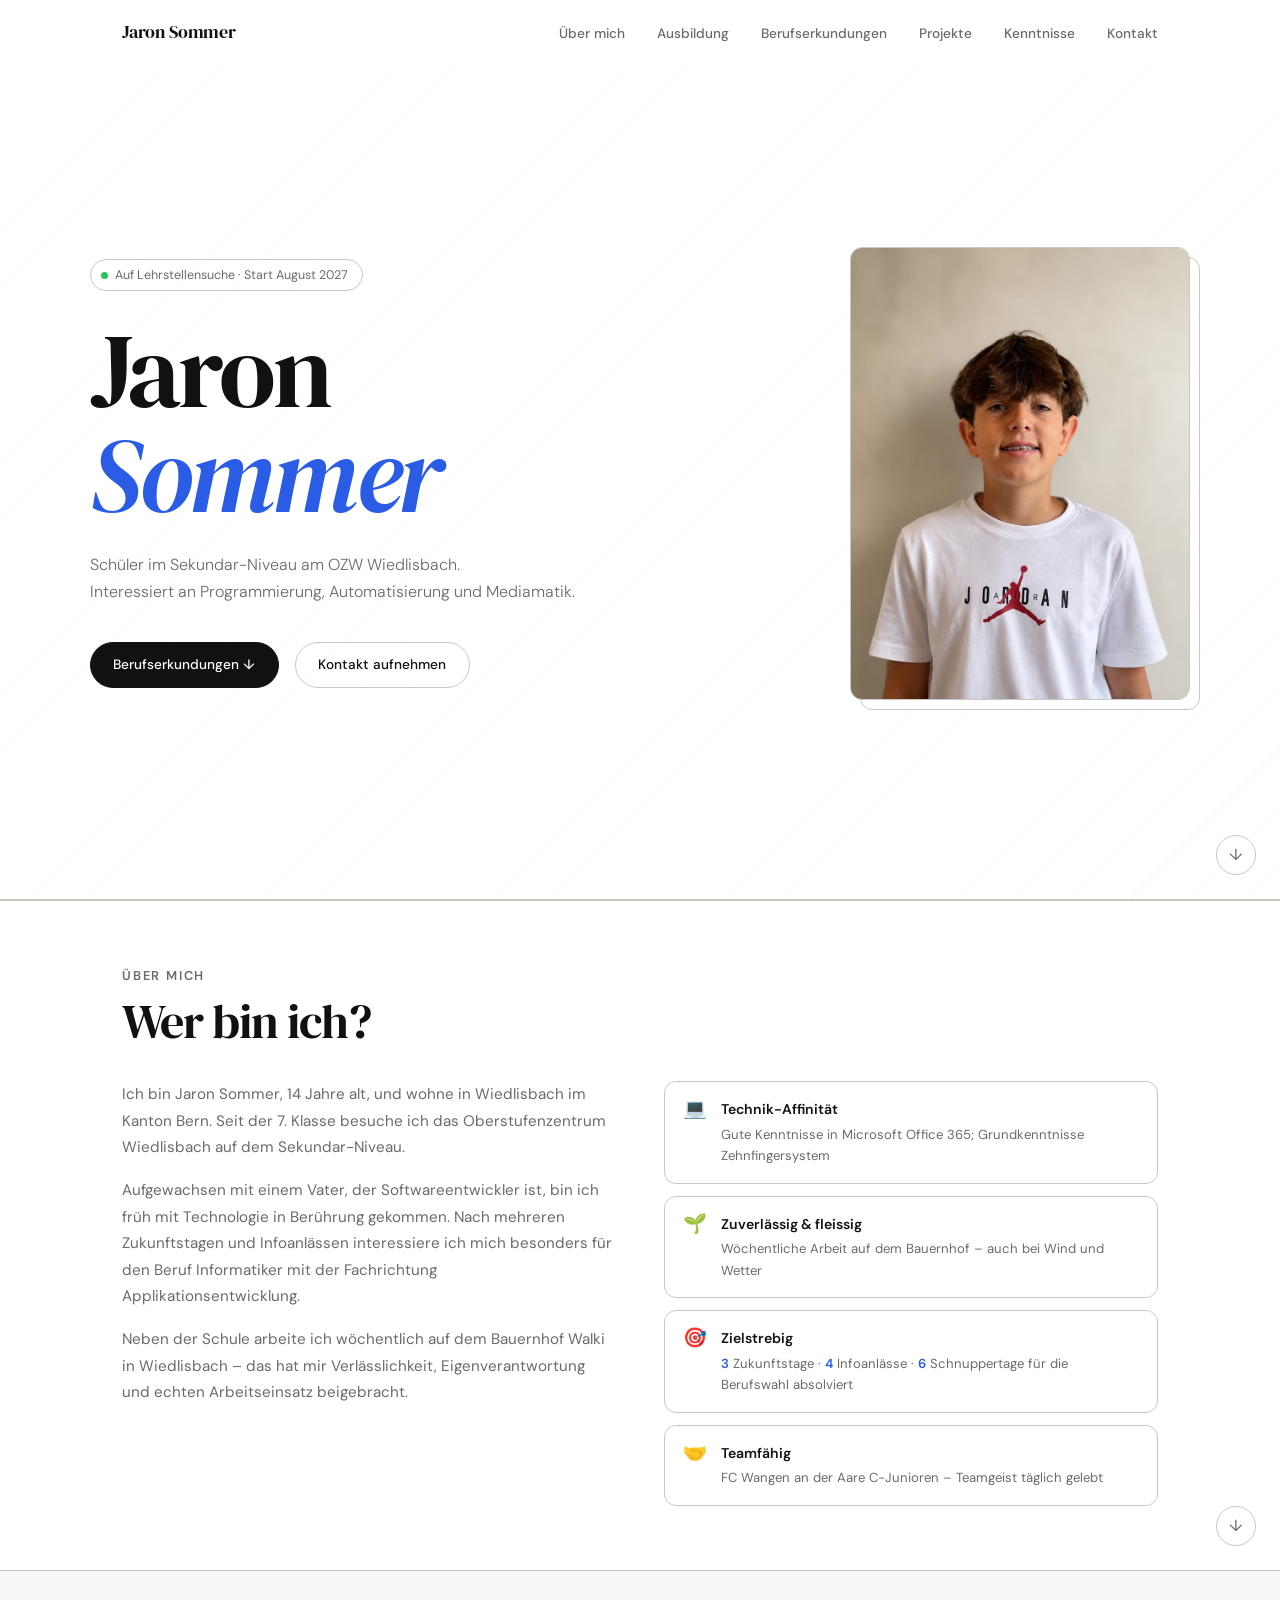
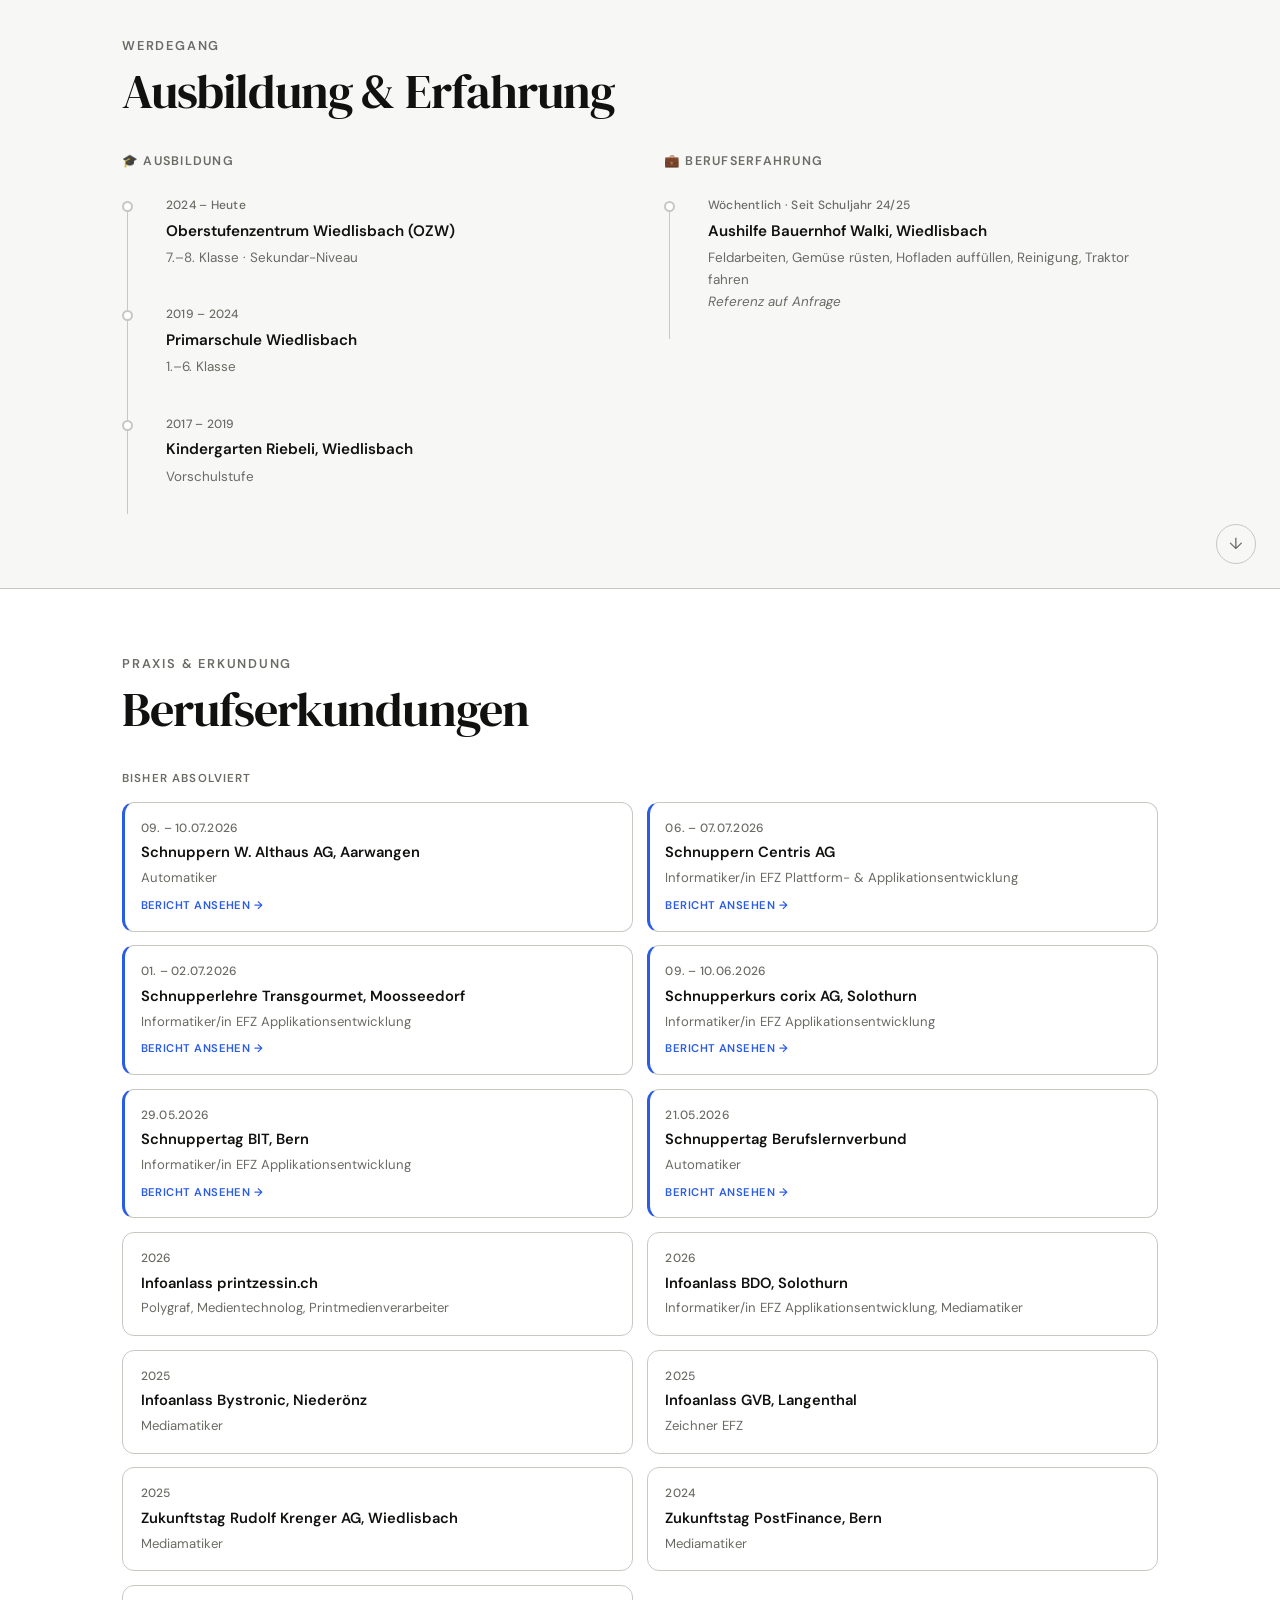
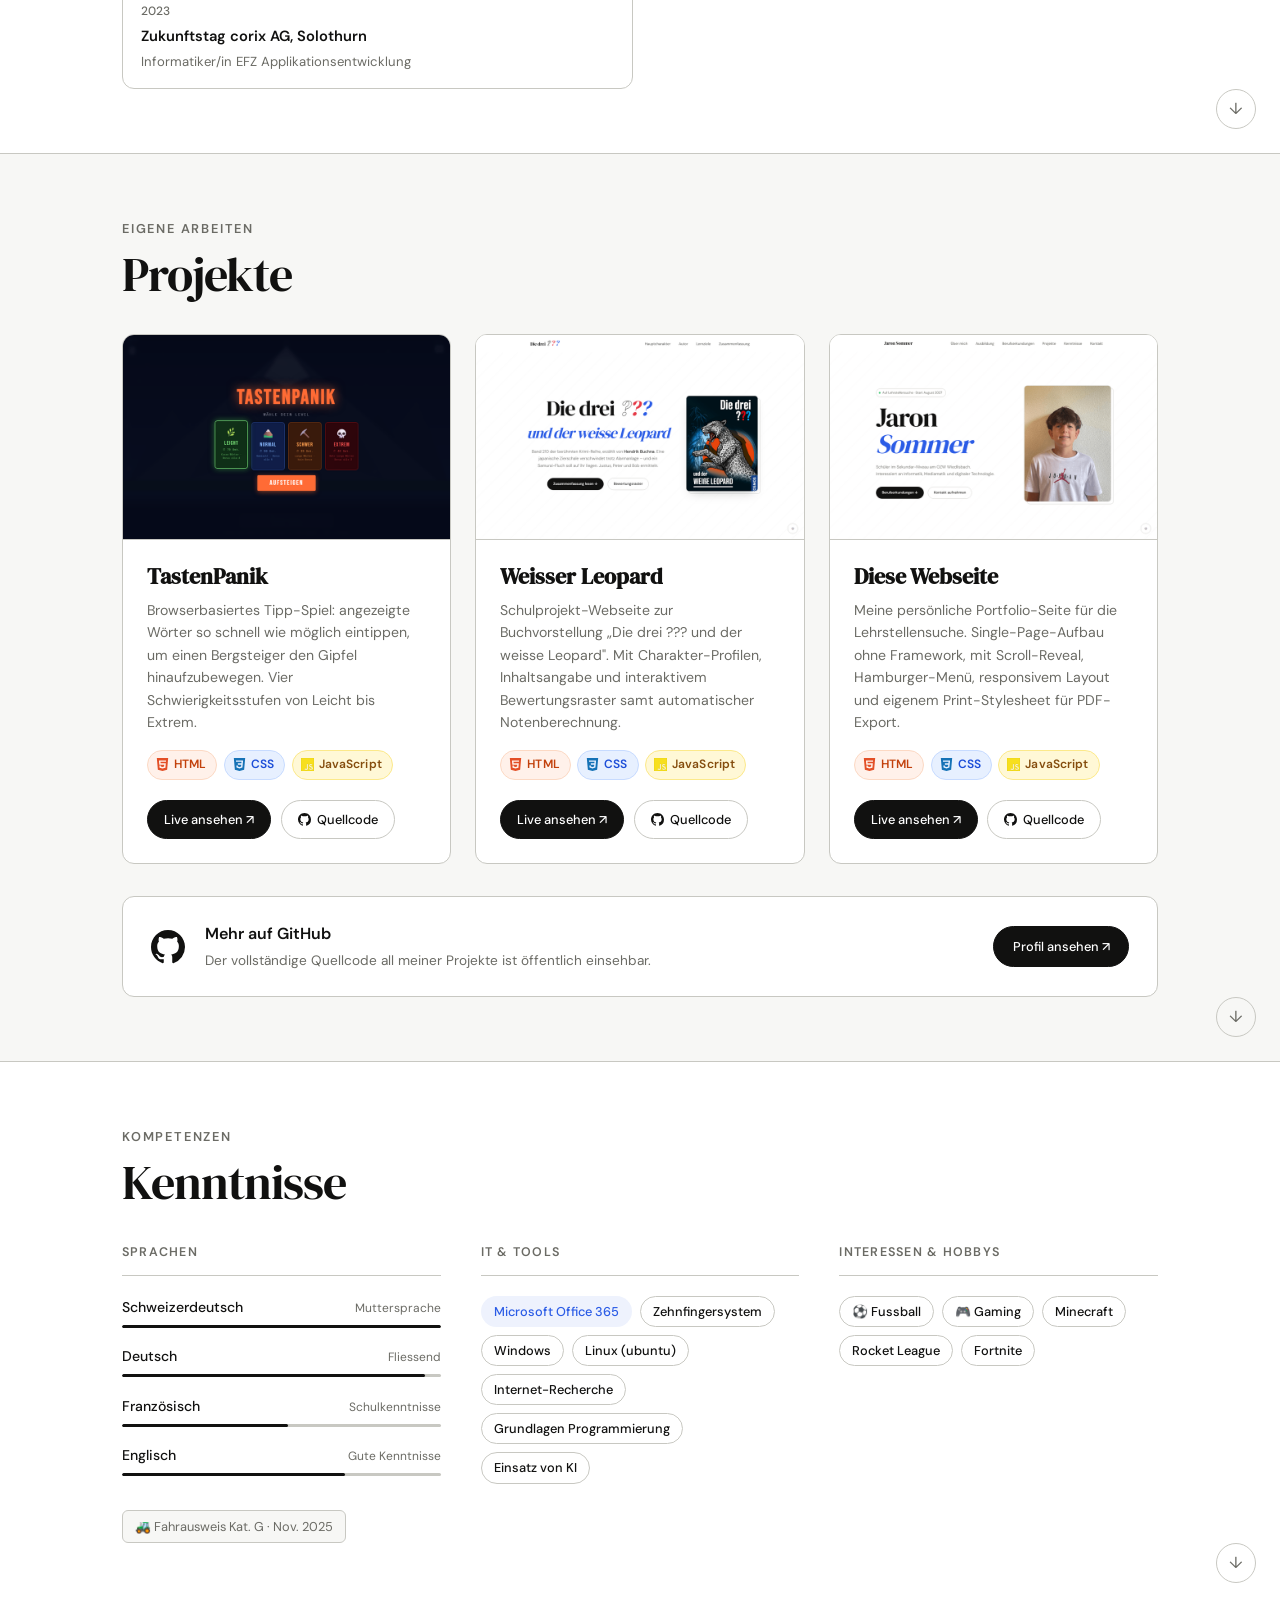
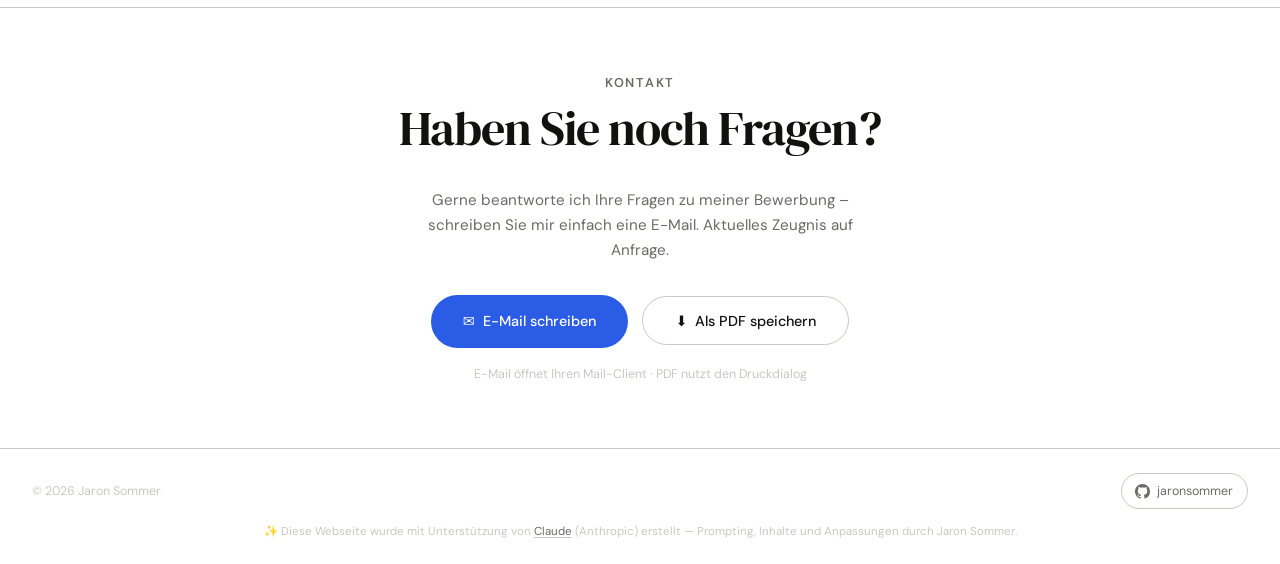
==== commit fd97ccfd: "Berichte centris und W.Althaus ergänzt" ====
--- a/index.html
+++ b/index.html
@@ -369,7 +369,7 @@
 <!-- ══════════════════════════════════════════════════
      BERUFSERKUNDUNGEN
      Zweispaltiges Karten-Raster mit Zukunftstagen,
-     Infoanlässen und kommenden Schnuppertagen.
+     Infoanlässen und Schnuppertagen.
 ══════════════════════════════════════════════════ -->
 <section id="experience" class="section section-wrap reveal" aria-label="Berufserkundungen">
   <a href="#projects" class="next-btn" aria-label="Weiter zu: Projekte">↓</a>
@@ -384,6 +384,32 @@
       <!-- Schnuppertage mit Bericht: Click oeffnet <dialog> Modal weiter unten.
            Button-Inhalt = nur phrasing content (<span>), deshalb keine <div>s.
            Wrapper-<div> traegt role="listitem" damit role="list" semantisch sauber bleibt. -->
+      <div role="listitem" class="exploration-listitem-contents">
+        <button class="exploration-card exploration-card--report"
+                type="button"
+                data-type="schnupper"
+                data-modal-trigger="report-althaus"
+                aria-label="Bericht zu Schnuppern W. Althaus AG, Aarwangen oeffnen">
+          <span class="exploration-date">09. – 10.07.2026</span>
+          <span class="exploration-title">Schnuppern W. Althaus AG, Aarwangen</span>
+          <span class="exploration-sub">Automatiker</span>
+          <span class="exploration-report-hint" aria-hidden="true">Bericht ansehen →</span>
+        </button>
+      </div>
+
+      <div role="listitem" class="exploration-listitem-contents">
+        <button class="exploration-card exploration-card--report"
+                type="button"
+                data-type="schnupper"
+                data-modal-trigger="report-centris"
+                aria-label="Bericht zu Schnuppern Centris AG oeffnen">
+          <span class="exploration-date">06. – 07.07.2026</span>
+          <span class="exploration-title">Schnuppern Centris AG</span>
+          <span class="exploration-sub">Informatiker/in EFZ Plattform- & Applikationsentwicklung</span>
+          <span class="exploration-report-hint" aria-hidden="true">Bericht ansehen →</span>
+        </button>
+      </div>
+
       <div role="listitem" class="exploration-listitem-contents">
         <button class="exploration-card exploration-card--report"
                 type="button"
@@ -480,38 +506,47 @@
 
     </div>
 
-    <!-- ── Geplant (chronologisch, naechstes zuerst) ─ -->
-    <h3 class="exploration-list-label exploration-list-label--upcoming">Geplant</h3>
-    <div class="explorations-grid" role="list">
-
-      <div class="exploration-card exploration-card--upcoming" data-type="schnupper" data-end-date="2026-07-07" role="listitem">
-        <div class="exploration-date">06. – 07.07.2026<span class="exploration-badge">Bald</span></div>
-        <div class="exploration-title">
-          <a href="https://www.centrisag.ch/karriere/berufseinstieg" target="_blank" rel="noopener noreferrer">
-            Schnuppern Centris AG ↗
-          </a>
-        </div>
-        <div class="exploration-sub">Informatiker/in EFZ Applikationsentwicklung</div>
-      </div>
-
-      <div class="exploration-card exploration-card--upcoming" data-type="schnupper" data-end-date="2026-07-10" role="listitem">
-        <div class="exploration-date">09. – 10.07.2026<span class="exploration-badge">Bald</span></div>
-        <div class="exploration-title">
-          <a href="https://althaus-ag.ch/karriere/berufsbildung" target="_blank" rel="noopener noreferrer">
-            Schnuppern W. Althaus AG, Aarwangen ↗
-          </a>
-        </div>
-        <div class="exploration-sub">Automatiker</div>
-      </div>
-
-    </div>
-
     <!-- ── Schnupperbericht-Modal (native <dialog>) ──
          Wird per Click auf [data-modal-trigger] geöffnet.
          Im Druck (@media print) inline als Bericht-Panel
          dargestellt, damit Lehrbetriebe ihn auf dem
          Ausdruck mitbekommen.
     ──────────────────────────────────────────────── -->
+    <dialog id="report-althaus" class="report-modal" aria-labelledby="report-althaus-title">
+      <button type="button" class="report-modal-close" aria-label="Bericht schliessen">×</button>
+      <article>
+        <p class="report-modal-eyebrow">09. – 10.07.2026 · Schnuppern · Automatiker</p>
+        <h3 id="report-althaus-title">W. Althaus AG, Aarwangen</h3>
+        <ul class="report-highlights">
+          <li>SPS für eine Hochregallager-Steuerung programmiert</li>
+          <li>Schaltplan mit eCAD gezeichnet und auf einer Steckplatte aufgebaut</li>
+          <li>Steuerungsaufgaben mit Pumpensteuerung und Pneumatik gelöst</li>
+          <li>Schaltkasten in der Produktion verdrahtet</li>
+        </ul>
+        <p class="report-description">
+          An meinen zwei Schnuppertagen bei der W. Althaus AG in Aarwangen habe ich den Beruf Automatiker kennengelernt. Der erste Tag fand am Hauptsitz statt: Nach der Begrüssung und einer Sicherheitsschulung mit den Regeln für das Arbeiten im Betrieb und das Verhalten bei Feueralarm löste ich auf der Hardware-Seite Steuerungsaufgaben rund um eine Pumpensteuerung und Pneumatik. Auf der Software-Seite programmierte ich eine SPS für die Steuerung eines Hochregallagers. Beim Schemazeichnen zeichnete ich mit eCAD einen eigenen Schaltplan und steckte ihn anschliessend auf einer Platte nach — dazu gab es eine Demo, was eCAD alles kann. Den zweiten Tag verbrachte ich in der Produktion, wo ich einen Schaltkasten verdrahtete, bevor die zwei Tage mit einem Schlussgespräch abgerundet wurden. Es hat mir sehr gut gefallen: Die Aufgaben waren sehr abwechslungsreich und das Team war sehr cool.
+        </p>
+        <a href="https://althaus-ag.ch" target="_blank" rel="noopener noreferrer" class="report-modal-link">althaus-ag.ch ↗</a>
+      </article>
+    </dialog>
+
+    <dialog id="report-centris" class="report-modal" aria-labelledby="report-centris-title">
+      <button type="button" class="report-modal-close" aria-label="Bericht schliessen">×</button>
+      <article>
+        <p class="report-modal-eyebrow">06. – 07.07.2026 · Schnuppern · Informatiker/in EFZ Plattform- & Applikationsentwicklung</p>
+        <h3 id="report-centris-title">Centris AG</h3>
+        <ul class="report-highlights">
+          <li>Aufbau eines PCs angeschaut und Grundlagen der Plattformentwicklung kennengelernt</li>
+          <li>Programmierübungen mit Schildkröten-Grafik gelöst</li>
+          <li>Eigene Webseite mit HTML und CSS erstellt (Tabellen, Bilder, Textformatierungen)</li>
+        </ul>
+        <p class="report-description">
+          An meinen zwei Schnuppertagen bei der Centris AG habe ich beide Fachrichtungen des Informatikerberufs kennengelernt. Der erste Tag stand im Zeichen der Plattformentwicklung: Wir schauten uns den Aufbau eines PCs an und lernten die Grundlagen dieser Fachrichtung kennen. Am zweiten Tag ging es um die Applikationsentwicklung. Nach einer Einführung in die Basics löste ich Programmierübungen mit Schildkröten-Grafik und programmierte anschliessend über den Tag verteilt eine eigene Webseite mit HTML und CSS — mit Tabellen, Bildern und verschiedenen Textformatierungen. Besonders gefallen hat mir das Programmieren dieser einfachen Webseite.
+        </p>
+        <a href="https://www.centrisag.ch" target="_blank" rel="noopener noreferrer" class="report-modal-link">centrisag.ch ↗</a>
+      </article>
+    </dialog>
+
     <dialog id="report-transgourmet" class="report-modal" aria-labelledby="report-transgourmet-title">
       <button type="button" class="report-modal-close" aria-label="Bericht schliessen">×</button>
       <article>
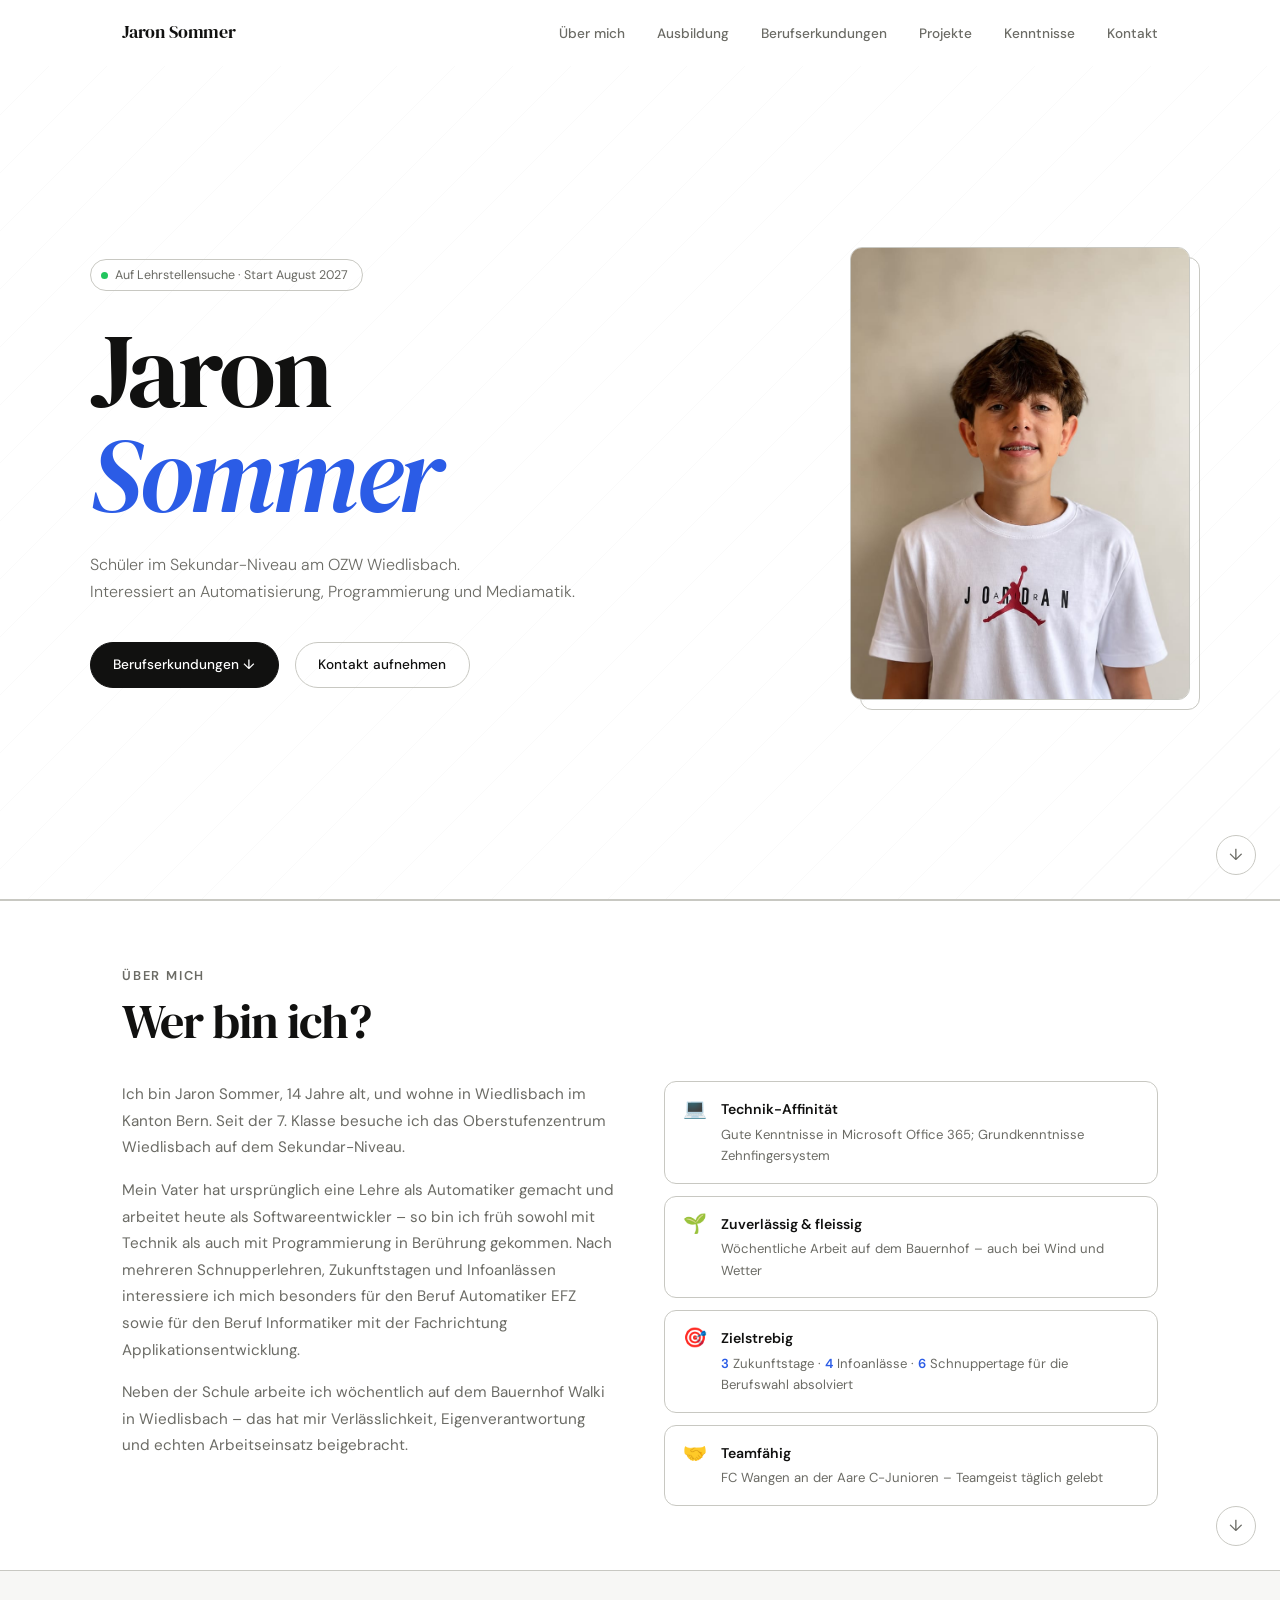
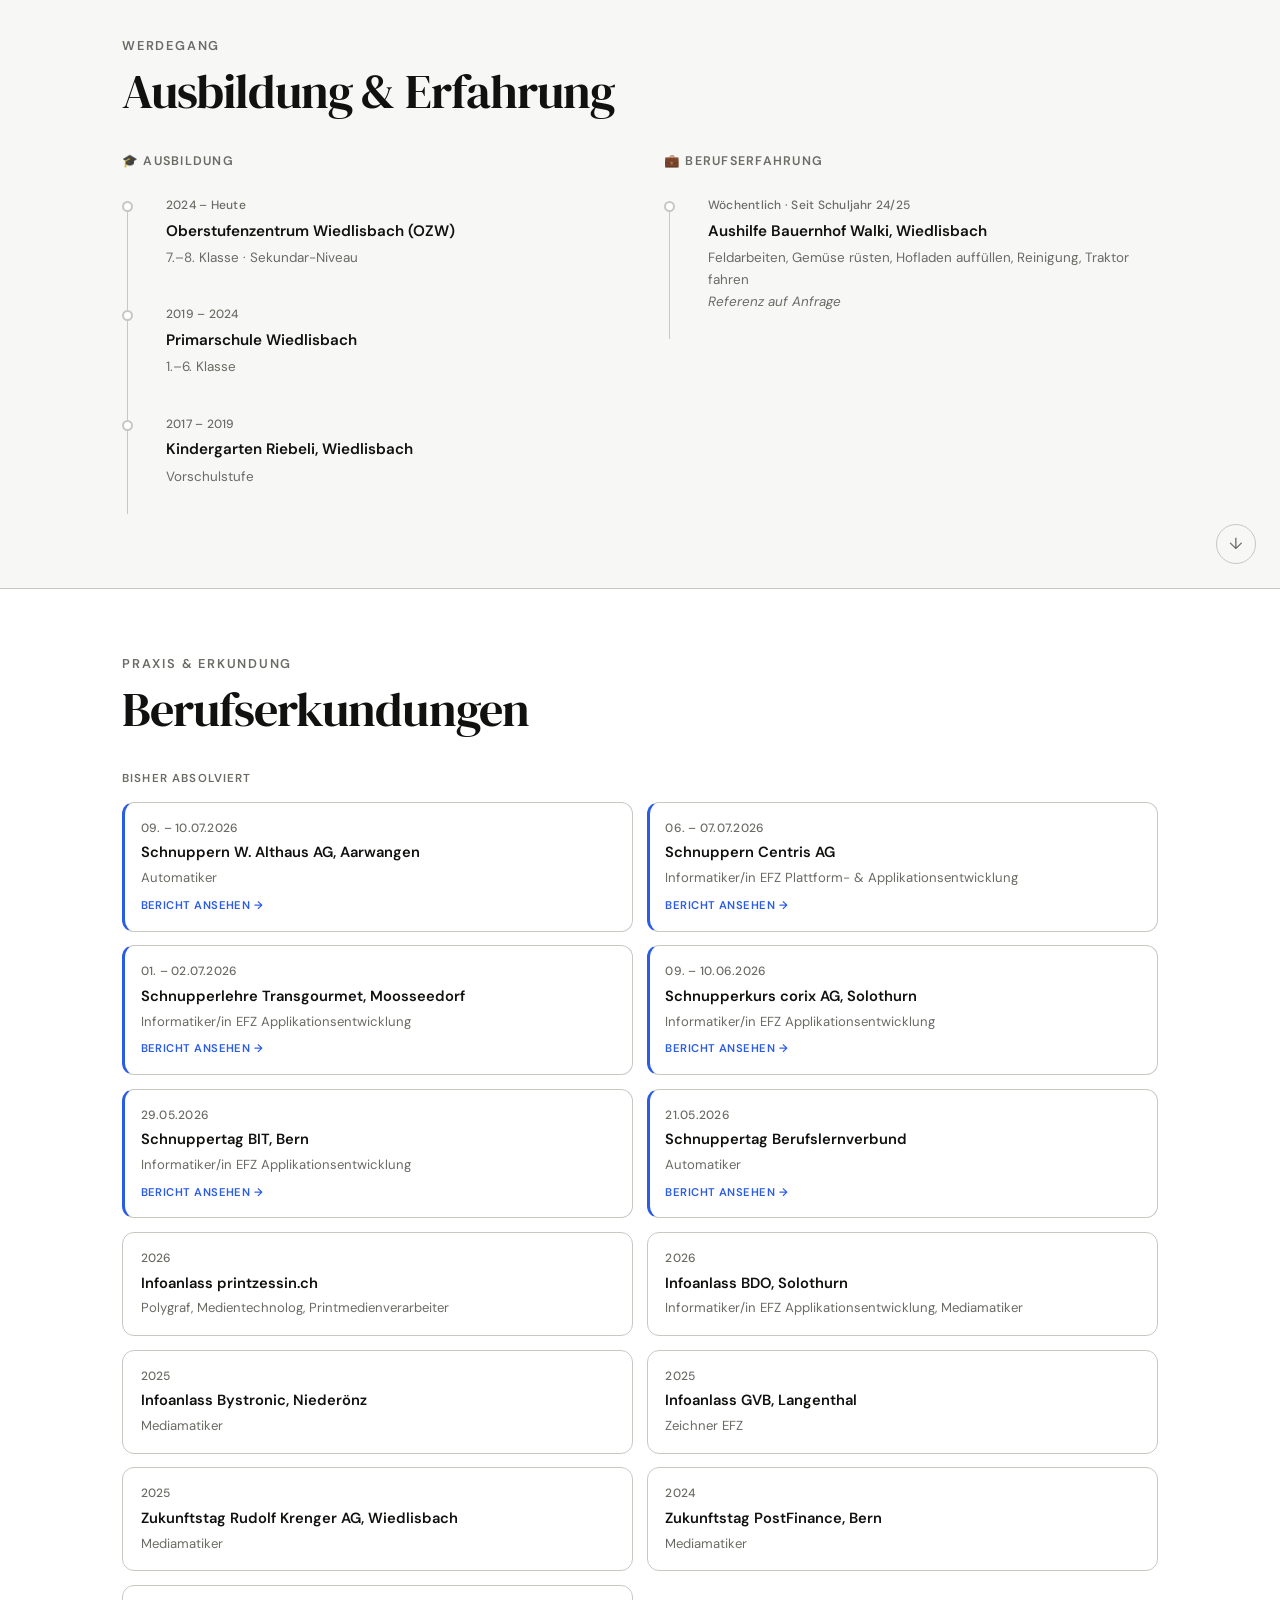
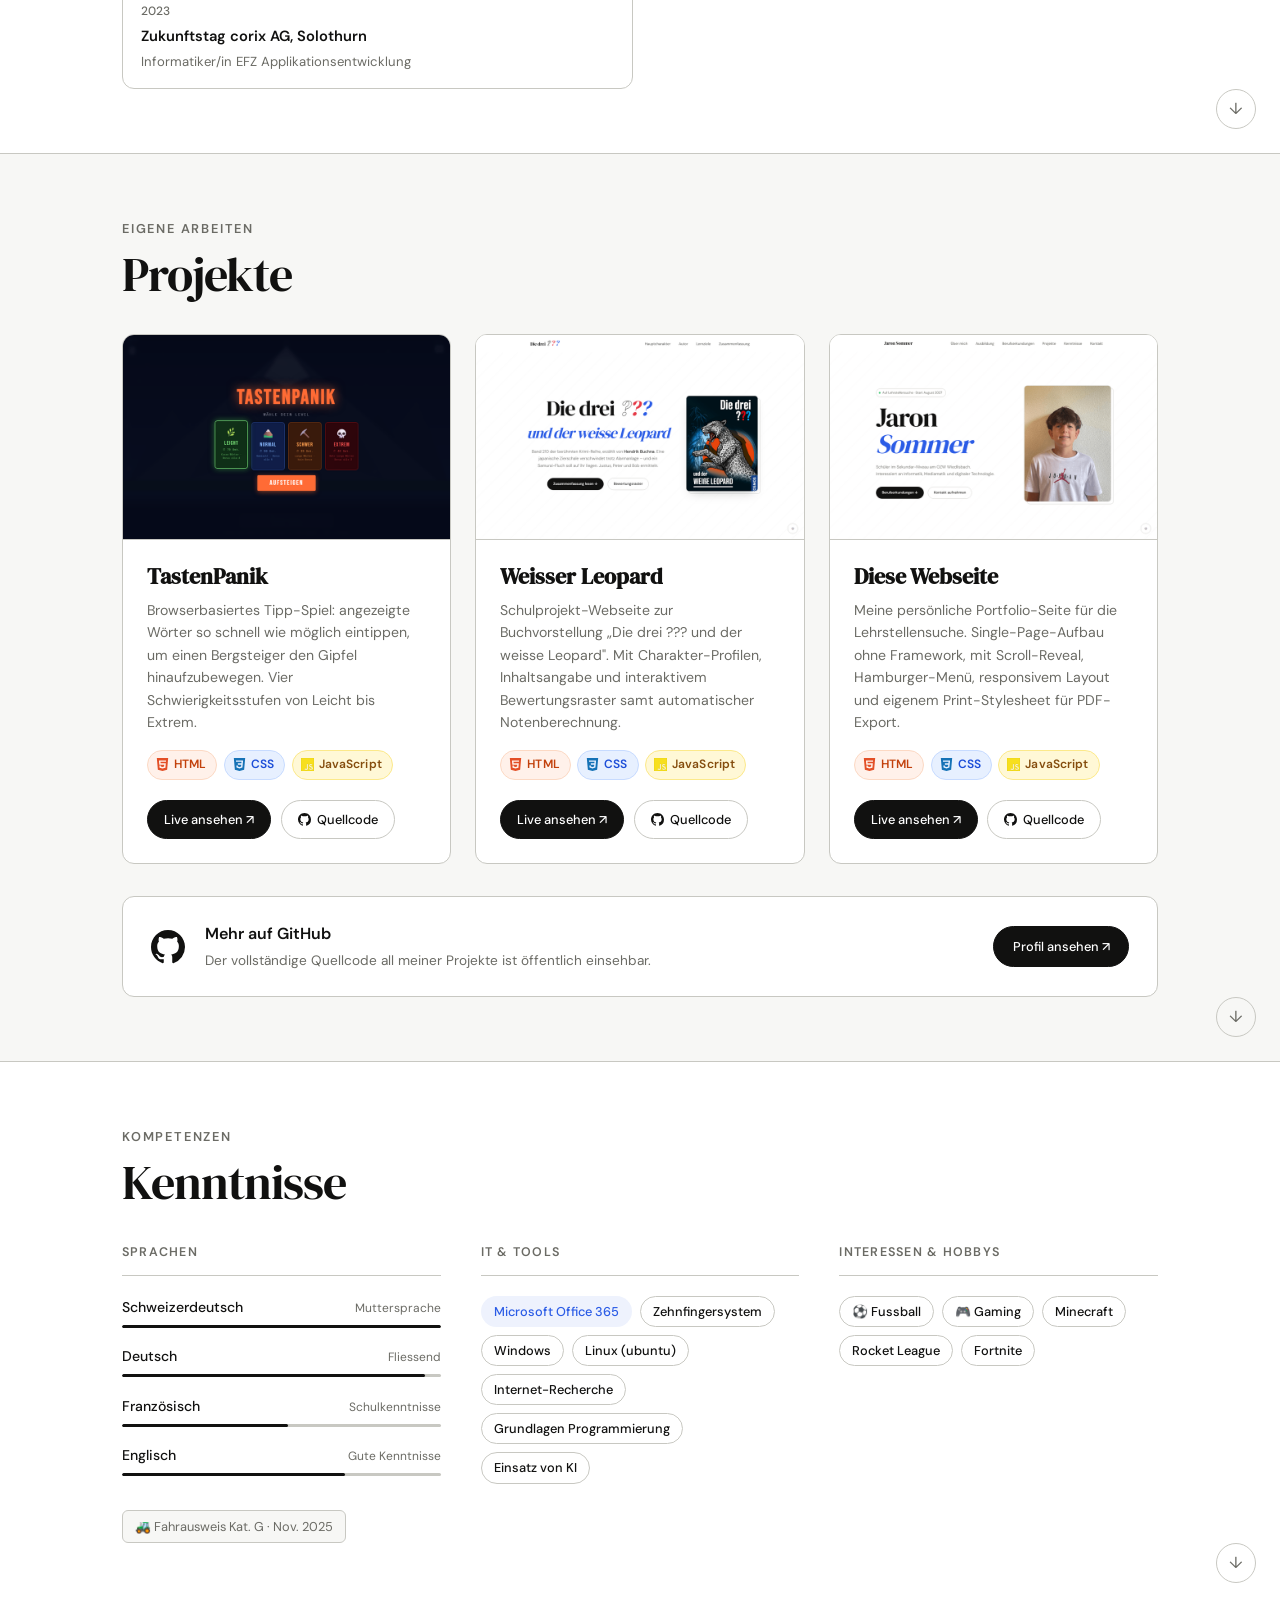
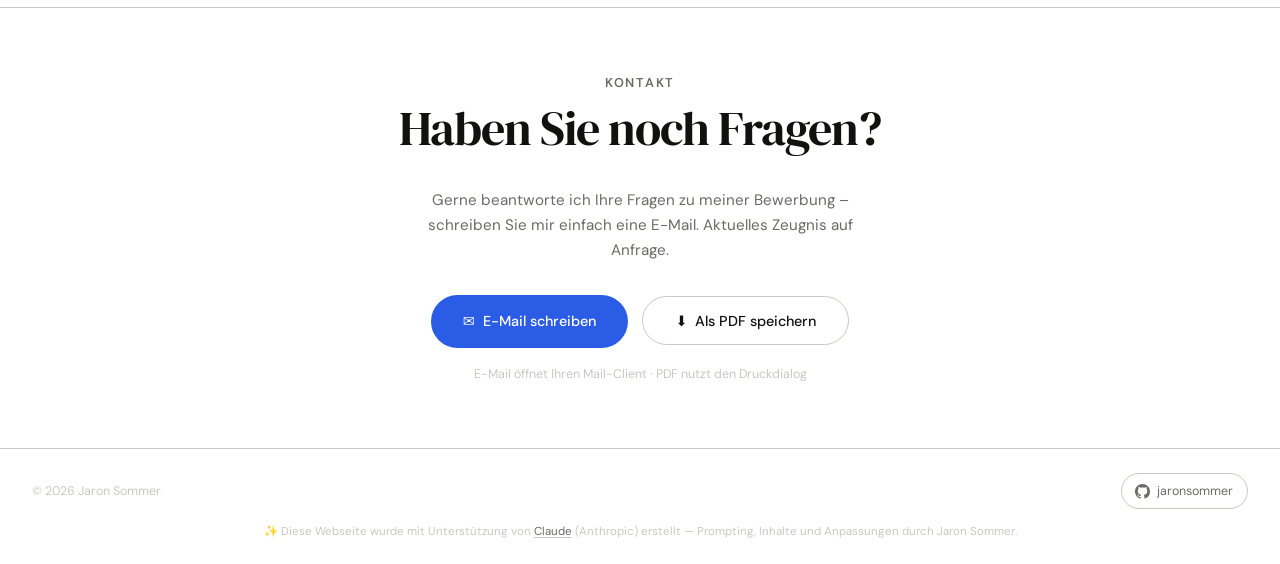
==== commit 3eebebf3: "Berichte centris und W.Althaus ergänzt" ====
--- a/index.html
+++ b/index.html
@@ -44,10 +44,10 @@
   ───────────────────────────────────────────────────────── -->
   <meta charset="UTF-8" />
   <meta name="viewport" content="width=device-width, initial-scale=1.0" />
-  <meta name="description" content="Jaron Sommer – Schüler aus Wiedlisbach (Kanton Bern), auf der Suche nach einer Lehrstelle als Informatiker/in EFZ Applikationsentwicklung oder Automatiker/in EFZ. Start August 2027." />
+  <meta name="description" content="Jaron Sommer – Schüler aus Wiedlisbach (Kanton Bern), auf der Suche nach einer Lehrstelle als Automatiker/in EFZ oder Informatiker/in EFZ Applikationsentwicklung. Start August 2027." />
   <meta name="author" content="Jaron Sommer" />
   <link rel="canonical" href="https://jaronsommer.github.io/" />
-  <title>Jaron Sommer – Lehrstelle Informatiker EFZ oder Automatiker</title>
+  <title>Jaron Sommer – Lehrstelle Automatiker EFZ oder Informatiker</title>
 
   <!-- ─────────────────────────────────────────────────────
        FAVICON
@@ -74,7 +74,7 @@
   <meta property="og:type"         content="website" />
   <meta property="og:url"          content="https://jaronsommer.github.io/" />
   <meta property="og:title"        content="Jaron Sommer – auf Lehrstellensuche" />
-  <meta property="og:description"  content="Schüler aus Wiedlisbach, auf der Suche nach einer Lehrstelle als Informatiker/in EFZ Applikationsentwicklung oder Automatiker/in EFZ. Start August 2027." />
+  <meta property="og:description"  content="Schüler aus Wiedlisbach, auf der Suche nach einer Lehrstelle als Automatiker/in EFZ oder Informatiker/in EFZ Applikationsentwicklung. Start August 2027." />
   <meta property="og:image"        content="https://jaronsommer.github.io/images/Jaron.jpg" />
   <meta property="og:image:alt"    content="Portrait von Jaron Sommer" />
   <meta property="og:image:width"  content="800" />
@@ -83,7 +83,7 @@
 
   <meta name="twitter:card"        content="summary_large_image" />
   <meta name="twitter:title"       content="Jaron Sommer – auf Lehrstellensuche" />
-  <meta name="twitter:description" content="Schüler aus Wiedlisbach, auf der Suche nach einer Lehrstelle als Informatiker/in EFZ Applikationsentwicklung oder Automatiker/in EFZ. Start August 2027." />
+  <meta name="twitter:description" content="Schüler aus Wiedlisbach, auf der Suche nach einer Lehrstelle als Automatiker/in EFZ oder Informatiker/in EFZ Applikationsentwicklung. Start August 2027." />
   <meta name="twitter:image"       content="https://jaronsommer.github.io/images/Jaron.jpg" />
 
   <!-- ─────────────────────────────────────────────────────
@@ -111,8 +111,8 @@
     "name": "Jaron Sommer",
     "url": "https://jaronsommer.github.io/",
     "image": "https://jaronsommer.github.io/images/Jaron.jpg",
-    "jobTitle": "Lernende/r in spe – Informatiker/in EFZ Applikationsentwicklung oder Automatiker/in EFZ",
-    "description": "Schüler aus Wiedlisbach (Kanton Bern) auf der Suche nach einer Lehrstelle als Informatiker/in EFZ Applikationsentwicklung oder Automatiker/in EFZ. Lehrbeginn August 2027.",
+    "jobTitle": "Lernende/r in spe – Automatiker/in EFZ oder Informatiker/in EFZ Applikationsentwicklung",
+    "description": "Schüler aus Wiedlisbach (Kanton Bern) auf der Suche nach einer Lehrstelle als Automatiker/in EFZ oder Informatiker/in EFZ Applikationsentwicklung. Lehrbeginn August 2027.",
     "address": {
       "@type": "PostalAddress",
       "addressLocality": "Wiedlisbach",
@@ -121,15 +121,15 @@
     },
     "knowsLanguage": ["gsw", "de", "fr", "en"],
     "knowsAbout": [
+      "Automatik",
       "Programmierung",
       "Applikationsentwicklung",
-      "Automatik",
       "Mediamatik",
       "Microsoft Office 365"
     ],
     "seeks": {
       "@type": "Demand",
-      "name": "Lehrstelle Informatiker/in EFZ Applikationsentwicklung oder Automatiker/in EFZ"
+      "name": "Lehrstelle Automatiker/in EFZ oder Informatiker/in EFZ Applikationsentwicklung"
     },
     "sameAs": ["https://github.com/jaronsommer"]
   }
@@ -192,7 +192,7 @@
       <!-- Kurzbeschreibung -->
       <p class="hero-desc">
         Schüler im Sekundar-Niveau am OZW Wiedlisbach.<br />
-        Interessiert an Programmierung, Automatisierung und Mediamatik.
+        Interessiert an Automatisierung, Programmierung und Mediamatik.
       </p>
 
       <!-- Call-to-Action Buttons -->
@@ -235,9 +235,11 @@
           Sekundar-Niveau.
         </p>
         <p>
-          Aufgewachsen mit einem Vater, der Softwareentwickler ist, bin ich früh mit
-          Technologie in Berührung gekommen. Nach mehreren Zukunftstagen und Infoanlässen
-          interessiere ich mich besonders für den Beruf Informatiker mit der Fachrichtung Applikationsentwicklung.
+          Mein Vater hat ursprünglich eine Lehre als Automatiker gemacht und arbeitet
+          heute als Softwareentwickler – so bin ich früh sowohl mit Technik als auch mit
+          Programmierung in Berührung gekommen. Nach mehreren Schnupperlehren, Zukunftstagen
+          und Infoanlässen interessiere ich mich besonders für den Beruf Automatiker EFZ
+          sowie für den Beruf Informatiker mit der Fachrichtung Applikationsentwicklung.
         </p>
         <p>
           Neben der Schule arbeite ich wöchentlich auf dem Bauernhof Walki in Wiedlisbach –
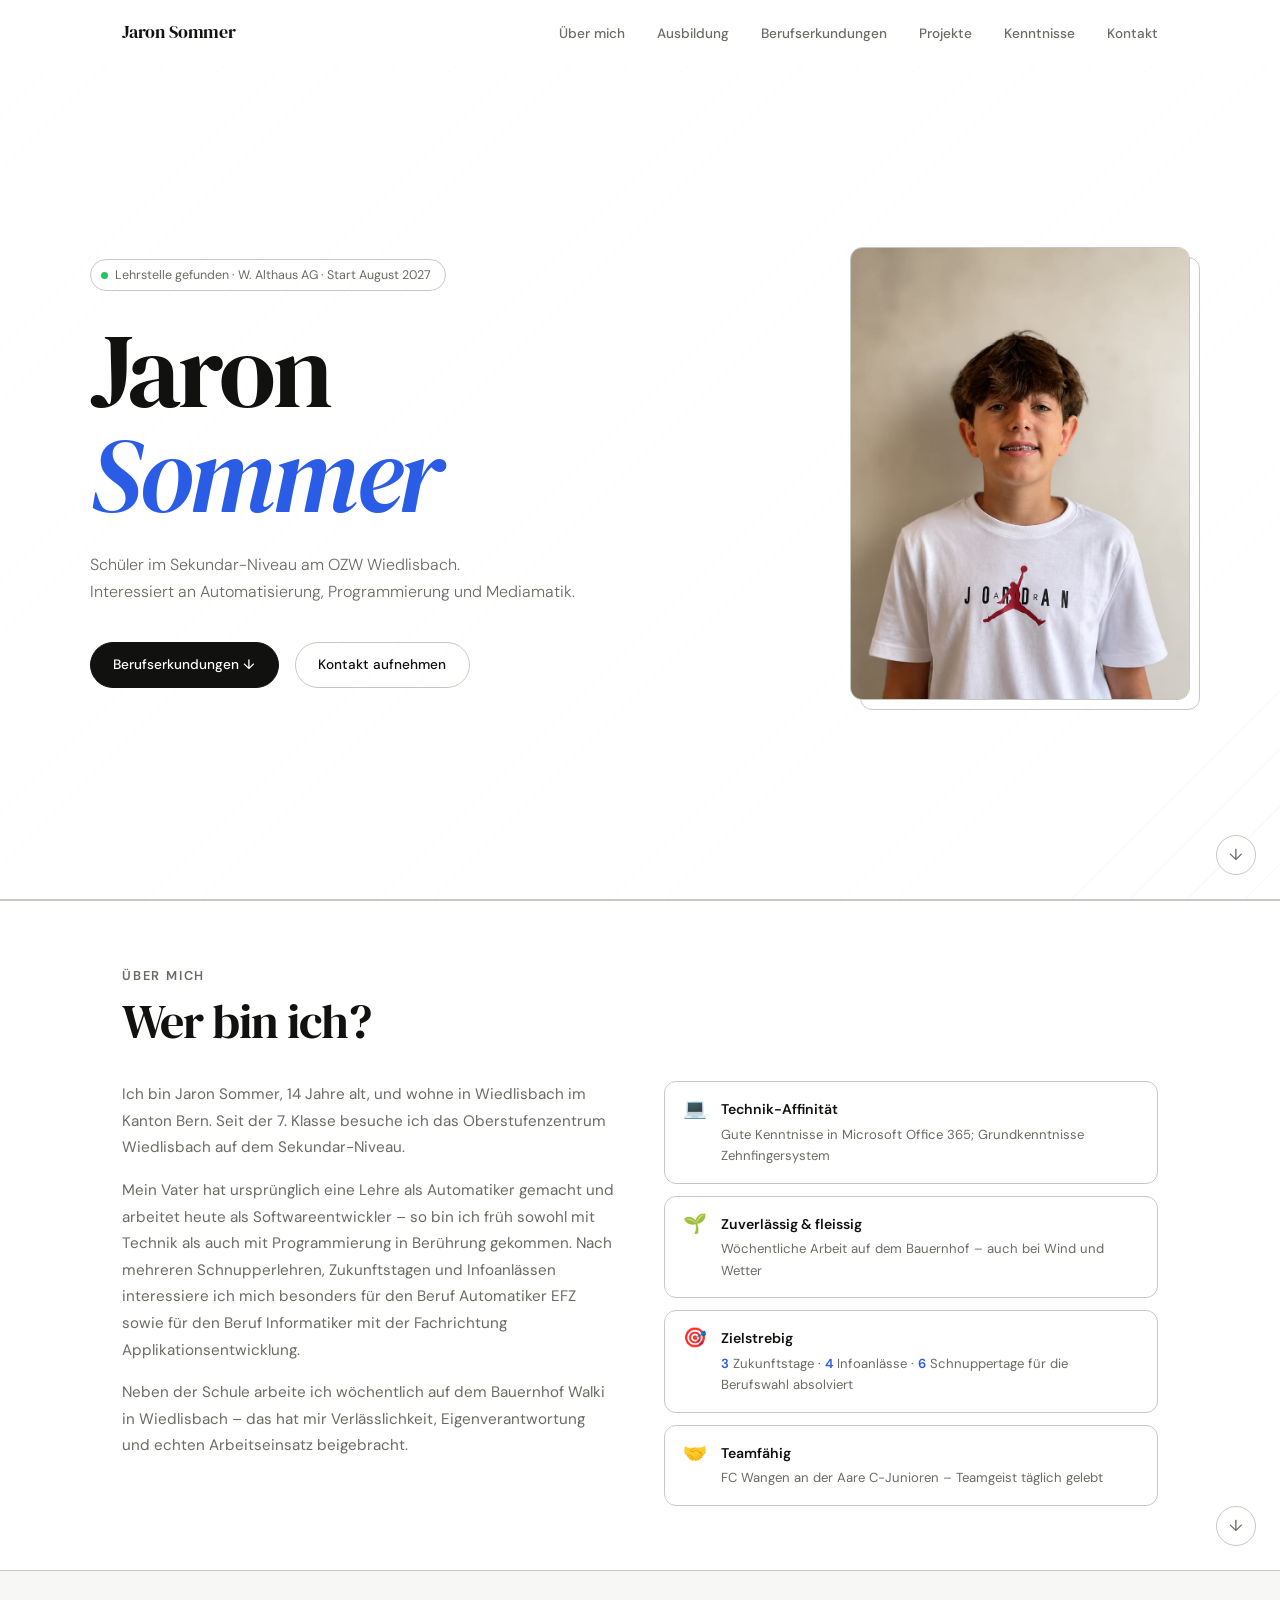
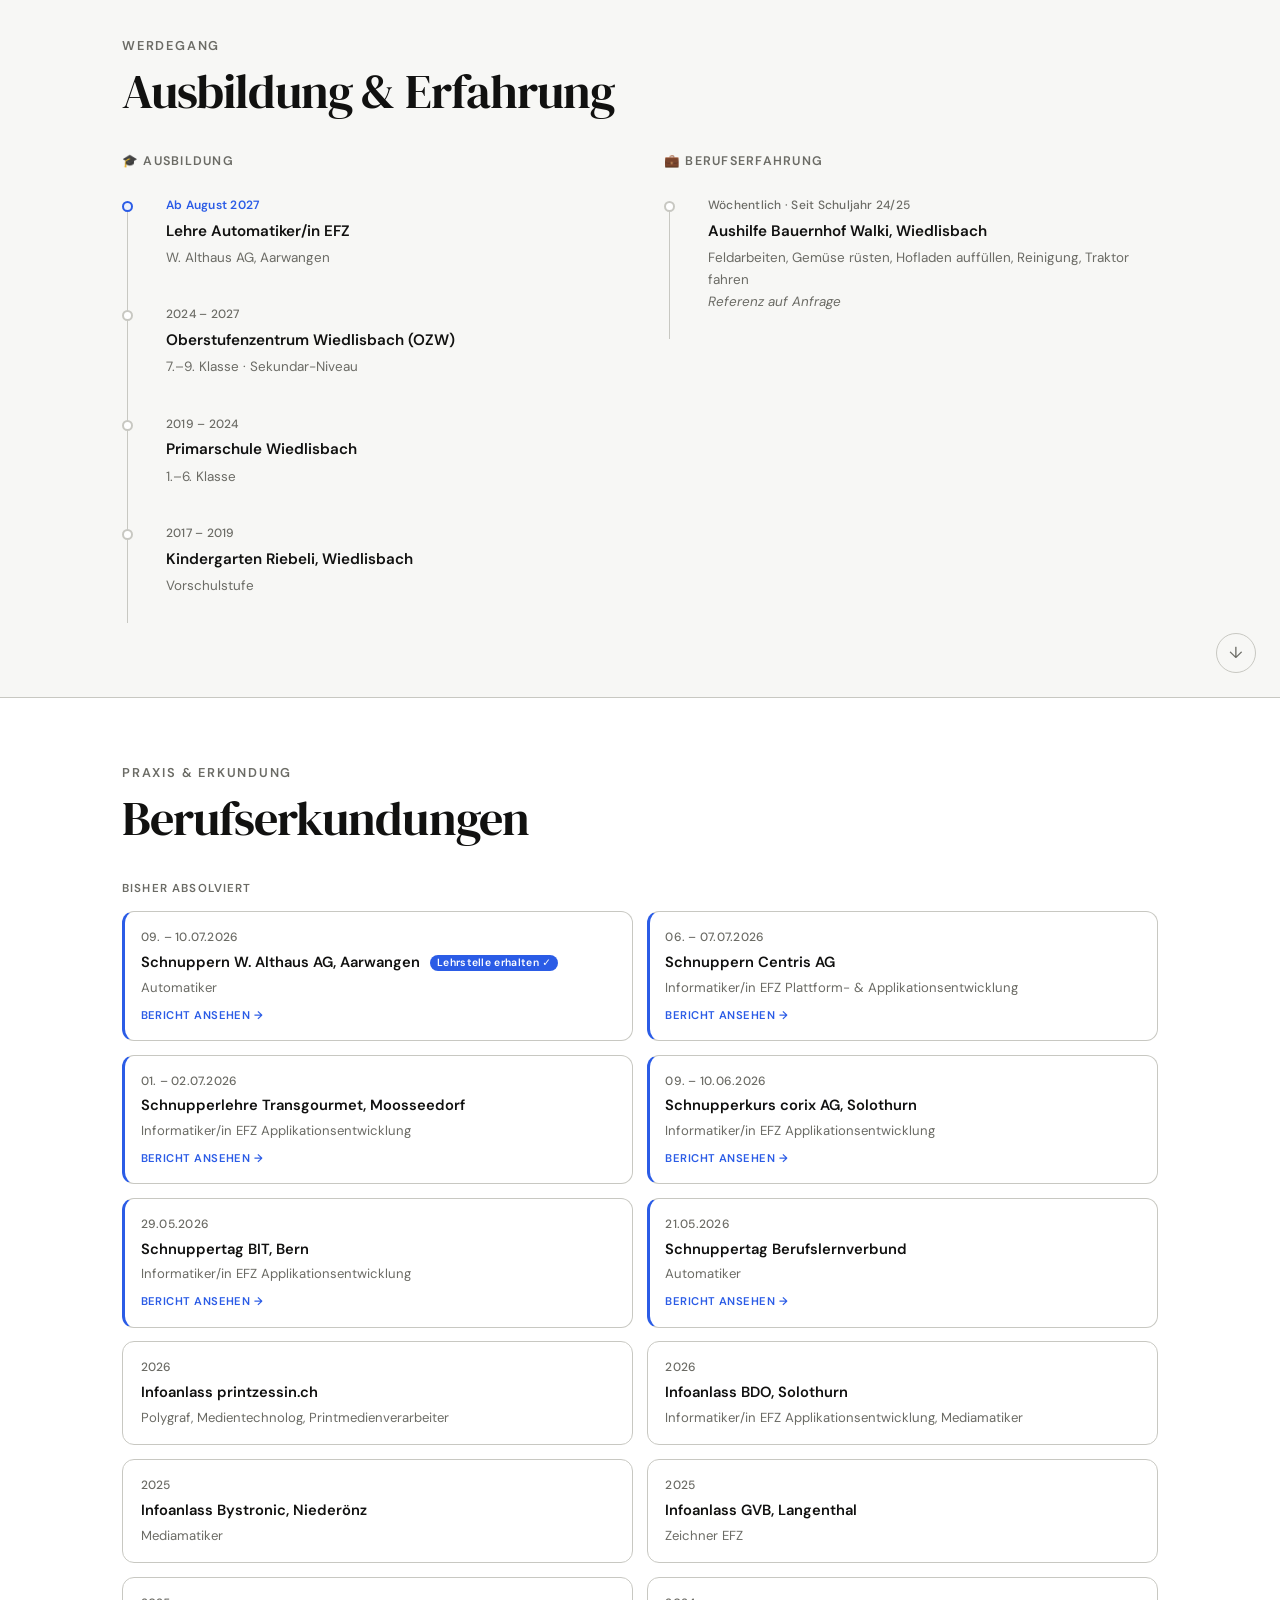
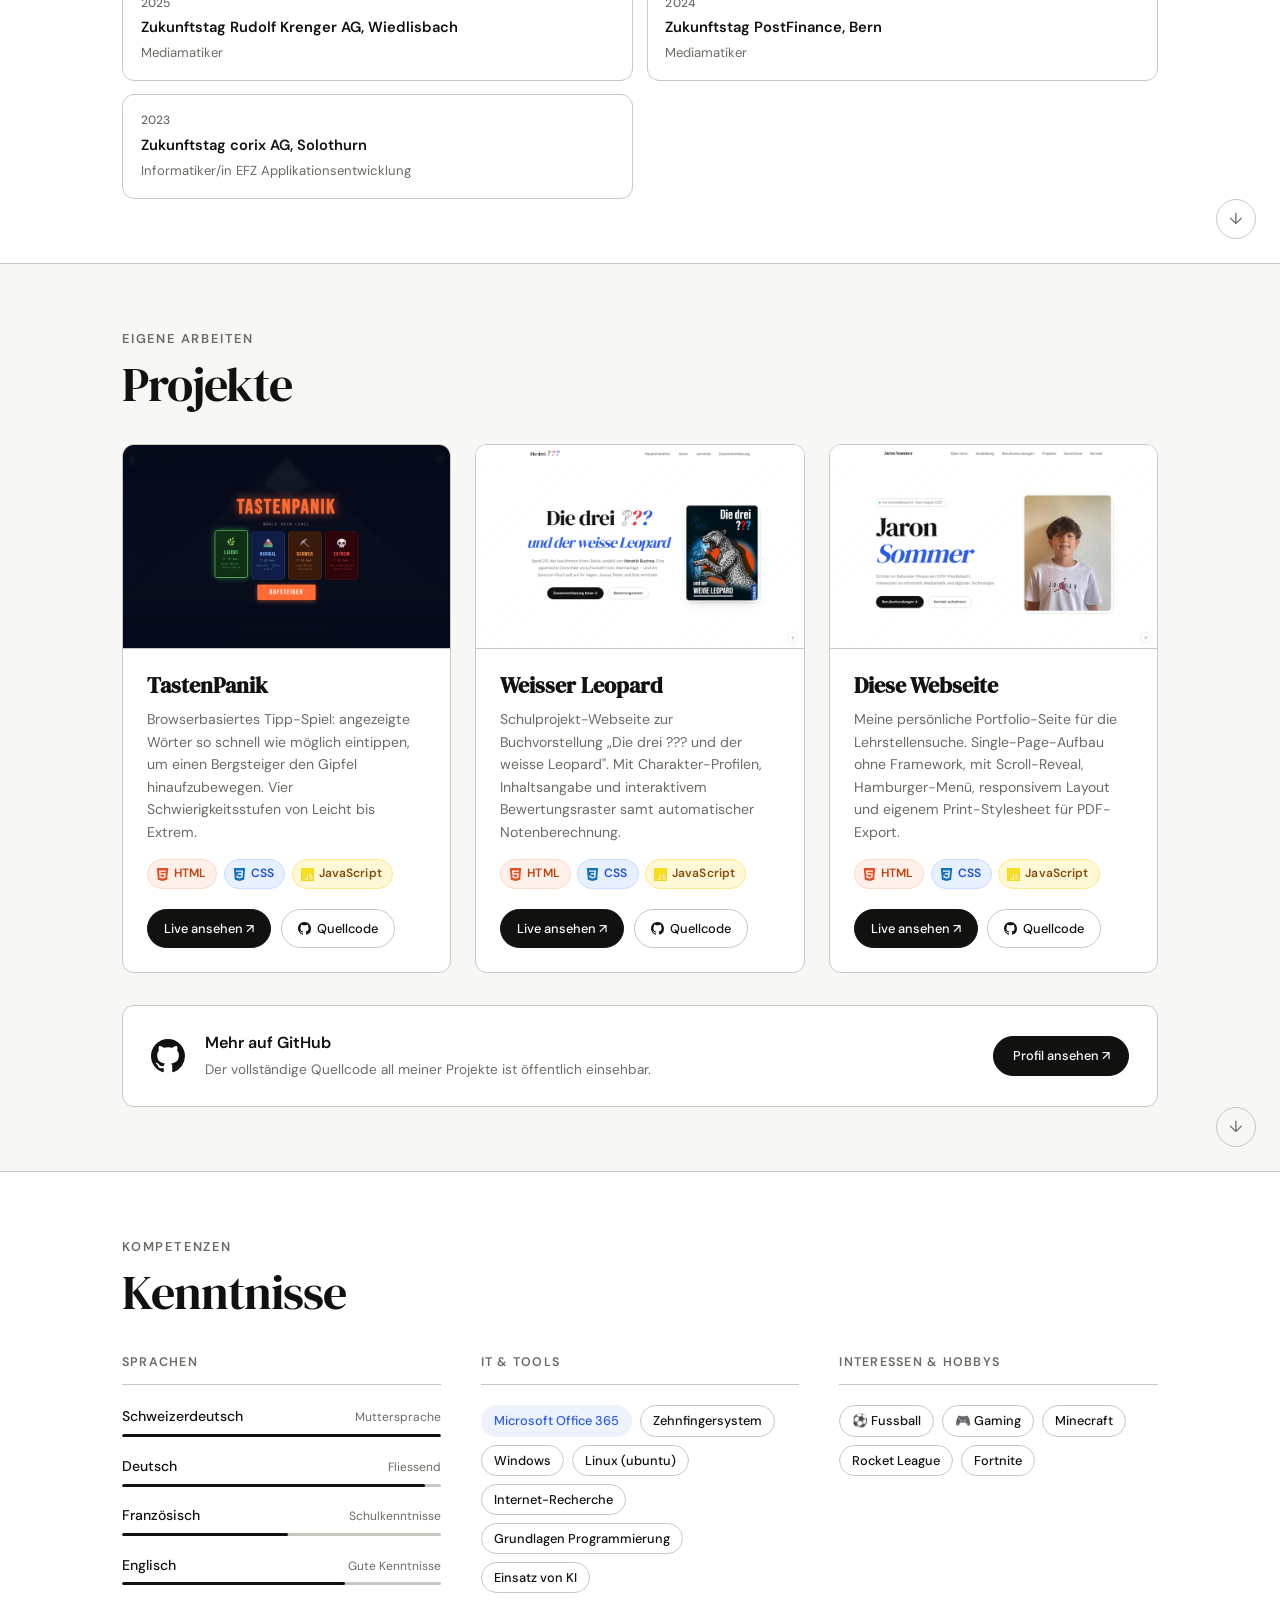
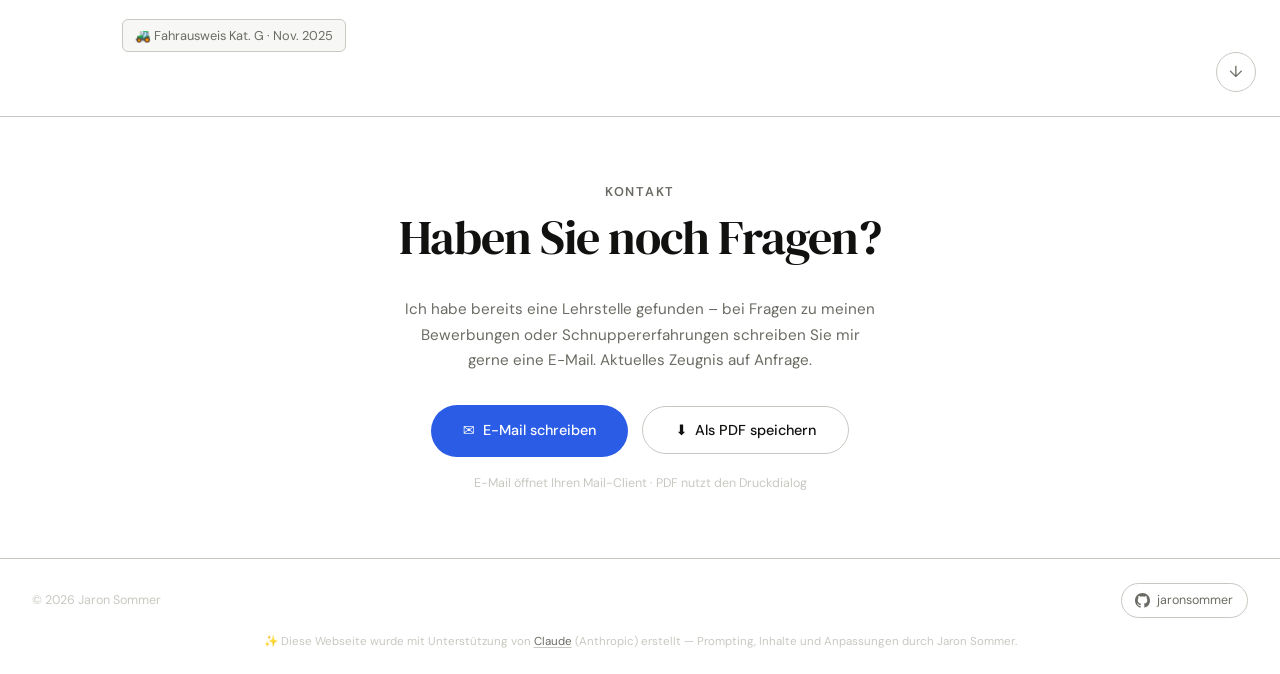
==== commit 1aa16b9a: "Inhalt auf gefundene Lehrstelle (Automatiker EFZ, W. Althaus AG) umstellen Meta-Tags, JSON-LD, Hero-" ====
--- a/index.html
+++ b/index.html
@@ -44,10 +44,10 @@
   ───────────────────────────────────────────────────────── -->
   <meta charset="UTF-8" />
   <meta name="viewport" content="width=device-width, initial-scale=1.0" />
-  <meta name="description" content="Jaron Sommer – Schüler aus Wiedlisbach (Kanton Bern), auf der Suche nach einer Lehrstelle als Automatiker/in EFZ oder Informatiker/in EFZ Applikationsentwicklung. Start August 2027." />
+  <meta name="description" content="Jaron Sommer – Schüler aus Wiedlisbach (Kanton Bern) hat seine Lehrstelle gefunden: Automatiker/in EFZ bei der W. Althaus AG, Aarwangen. Lehrbeginn August 2027." />
   <meta name="author" content="Jaron Sommer" />
   <link rel="canonical" href="https://jaronsommer.github.io/" />
-  <title>Jaron Sommer – Lehrstelle Automatiker EFZ oder Informatiker</title>
+  <title>Jaron Sommer – Lehrstelle gefunden: Automatiker EFZ bei W. Althaus AG</title>
 
   <!-- ─────────────────────────────────────────────────────
        FAVICON
@@ -73,8 +73,8 @@
   ───────────────────────────────────────────────────────── -->
   <meta property="og:type"         content="website" />
   <meta property="og:url"          content="https://jaronsommer.github.io/" />
-  <meta property="og:title"        content="Jaron Sommer – auf Lehrstellensuche" />
-  <meta property="og:description"  content="Schüler aus Wiedlisbach, auf der Suche nach einer Lehrstelle als Automatiker/in EFZ oder Informatiker/in EFZ Applikationsentwicklung. Start August 2027." />
+  <meta property="og:title"        content="Jaron Sommer – Lehrstelle gefunden" />
+  <meta property="og:description"  content="Schüler aus Wiedlisbach hat seine Lehrstelle gefunden: Automatiker/in EFZ bei der W. Althaus AG, Aarwangen. Start August 2027." />
   <meta property="og:image"        content="https://jaronsommer.github.io/images/Jaron.jpg" />
   <meta property="og:image:alt"    content="Portrait von Jaron Sommer" />
   <meta property="og:image:width"  content="800" />
@@ -82,8 +82,8 @@
   <meta property="og:locale"       content="de_CH" />
 
   <meta name="twitter:card"        content="summary_large_image" />
-  <meta name="twitter:title"       content="Jaron Sommer – auf Lehrstellensuche" />
-  <meta name="twitter:description" content="Schüler aus Wiedlisbach, auf der Suche nach einer Lehrstelle als Automatiker/in EFZ oder Informatiker/in EFZ Applikationsentwicklung. Start August 2027." />
+  <meta name="twitter:title"       content="Jaron Sommer – Lehrstelle gefunden" />
+  <meta name="twitter:description" content="Schüler aus Wiedlisbach hat seine Lehrstelle gefunden: Automatiker/in EFZ bei der W. Althaus AG, Aarwangen. Start August 2027." />
   <meta name="twitter:image"       content="https://jaronsommer.github.io/images/Jaron.jpg" />
 
   <!-- ─────────────────────────────────────────────────────
@@ -99,9 +99,9 @@
 
   <!-- ─────────────────────────────────────────────────────
        STRUKTURIERTE DATEN (JSON-LD, schema.org/Person)
-       Hilft Google zu verstehen: Person auf Lehrstellensuche,
-       Wohnort, gesuchte Berufe, Sprachen, Kenntnisse.
-       Bei Inhalts-Änderungen (Wohnort, Berufswunsch) hier
+       Hilft Google zu verstehen: Person mit Lehrstelle,
+       Wohnort, Beruf, Lehrbetrieb, Sprachen, Kenntnisse.
+       Bei Inhalts-Änderungen (Wohnort, Lehrbetrieb) hier
        mitpflegen – muss zum sichtbaren Text passen.
   ───────────────────────────────────────────────────────── -->
   <script type="application/ld+json">
@@ -111,8 +111,8 @@
     "name": "Jaron Sommer",
     "url": "https://jaronsommer.github.io/",
     "image": "https://jaronsommer.github.io/images/Jaron.jpg",
-    "jobTitle": "Lernende/r in spe – Automatiker/in EFZ oder Informatiker/in EFZ Applikationsentwicklung",
-    "description": "Schüler aus Wiedlisbach (Kanton Bern) auf der Suche nach einer Lehrstelle als Automatiker/in EFZ oder Informatiker/in EFZ Applikationsentwicklung. Lehrbeginn August 2027.",
+    "jobTitle": "Lernender Automatiker/in EFZ (ab August 2027)",
+    "description": "Schüler aus Wiedlisbach (Kanton Bern) hat seine Lehrstelle gefunden: Automatiker/in EFZ bei der W. Althaus AG in Aarwangen. Lehrbeginn August 2027.",
     "address": {
       "@type": "PostalAddress",
       "addressLocality": "Wiedlisbach",
@@ -127,9 +127,10 @@
       "Mediamatik",
       "Microsoft Office 365"
     ],
-    "seeks": {
-      "@type": "Demand",
-      "name": "Lehrstelle Automatiker/in EFZ oder Informatiker/in EFZ Applikationsentwicklung"
+    "worksFor": {
+      "@type": "Organization",
+      "name": "W. Althaus AG",
+      "url": "https://althaus-ag.ch"
     },
     "sameAs": ["https://github.com/jaronsommer"]
   }
@@ -180,7 +181,7 @@
       <!-- Status-Badge: zeigt Verfügbarkeit an -->
       <div class="hero-badge">
         <span class="hero-badge-dot" aria-hidden="true"></span>
-        Auf Lehrstellensuche · Start August 2027
+        Lehrstelle gefunden · W. Althaus AG · Start August 2027
       </div>
 
       <!-- Haupttitel -->
@@ -310,12 +311,21 @@
         <p class="exp-col-title">🎓 Ausbildung</p>
         <div class="timeline" role="list">
 
+          <div class="tl-item tl-item--future" role="listitem">
+            <div class="tl-dot" aria-hidden="true"></div>
+            <div>
+              <div class="tl-date">Ab August 2027</div>
+              <div class="tl-title">Lehre Automatiker/in EFZ</div>
+              <div class="tl-sub">W. Althaus AG, Aarwangen</div>
+            </div>
+          </div>
+
           <div class="tl-item" role="listitem">
             <div class="tl-dot" aria-hidden="true"></div>
             <div>
-              <div class="tl-date">2024 – Heute</div>
+              <div class="tl-date">2024 – 2027</div>
               <div class="tl-title">Oberstufenzentrum Wiedlisbach (OZW)</div>
-              <div class="tl-sub">7.–8. Klasse · Sekundar-Niveau</div>
+              <div class="tl-sub">7.–9. Klasse · Sekundar-Niveau</div>
             </div>
           </div>
 
@@ -391,9 +401,9 @@
                 type="button"
                 data-type="schnupper"
                 data-modal-trigger="report-althaus"
-                aria-label="Bericht zu Schnuppern W. Althaus AG, Aarwangen oeffnen">
+                aria-label="Bericht zu Schnuppern W. Althaus AG, Aarwangen oeffnen (Lehrstelle erhalten)">
           <span class="exploration-date">09. – 10.07.2026</span>
-          <span class="exploration-title">Schnuppern W. Althaus AG, Aarwangen</span>
+          <span class="exploration-title">Schnuppern W. Althaus AG, Aarwangen <span class="exploration-tag-success">Lehrstelle erhalten ✓</span></span>
           <span class="exploration-sub">Automatiker</span>
           <span class="exploration-report-hint" aria-hidden="true">Bericht ansehen →</span>
         </button>
@@ -909,8 +919,8 @@
     <h2>Haben Sie noch Fragen?</h2>
 
     <p class="contact-intro">
-      Gerne beantworte ich Ihre Fragen zu meiner Bewerbung – schreiben Sie mir einfach eine E-Mail.
-      Aktuelles Zeugnis auf Anfrage.
+      Ich habe bereits eine Lehrstelle gefunden – bei Fragen zu meinen Bewerbungen oder Schnuppererfahrungen
+      schreiben Sie mir gerne eine E-Mail. Aktuelles Zeugnis auf Anfrage.
     </p>
 
     <!--
--- a/styles.css
+++ b/styles.css
@@ -561,6 +561,17 @@
       color: var(--ink-light);
     }
 
+    /* Zukünftiges Ereignis (z.B. Lehrbeginn) – Punkt & Datum in Akzentfarbe,
+       damit auf einen Blick klar ist: liegt noch vor mir, nicht absolviert. */
+    .tl-item--future .tl-dot {
+      border-color: var(--accent);
+      background: var(--accent-bg);
+    }
+    .tl-item--future .tl-date {
+      color: var(--accent);
+      font-weight: 600;
+    }
+
     /* ══════════════════════════════════════════════════════
        AUSBILDUNG & ERFAHRUNG (kombiniert, zweispaltig)
        Ausbildungs-Timeline links, Berufserfahrungs-Timeline rechts.
@@ -676,6 +687,22 @@
       font-weight: 600;
       margin-bottom: 0.25rem;
       line-height: 1.35;
+    }
+
+    /* Erfolgs-Tag (z.B. "Lehrstelle erhalten") – anders als .exploration-badge
+       bewusst NICHT im Druck ausgeblendet, da diese Info fuer Lehrbetriebe
+       auch auf dem Ausdruck relevant ist. */
+    .exploration-tag-success {
+      display: inline-block;
+      margin-left: 0.4rem;
+      padding: 1px 7px;
+      border-radius: 100px;
+      background: var(--accent);
+      color: var(--white);
+      font-size: 0.65rem;
+      font-weight: 600;
+      letter-spacing: 0.03em;
+      vertical-align: middle;
     }
     .exploration-title a {
       color: inherit;
